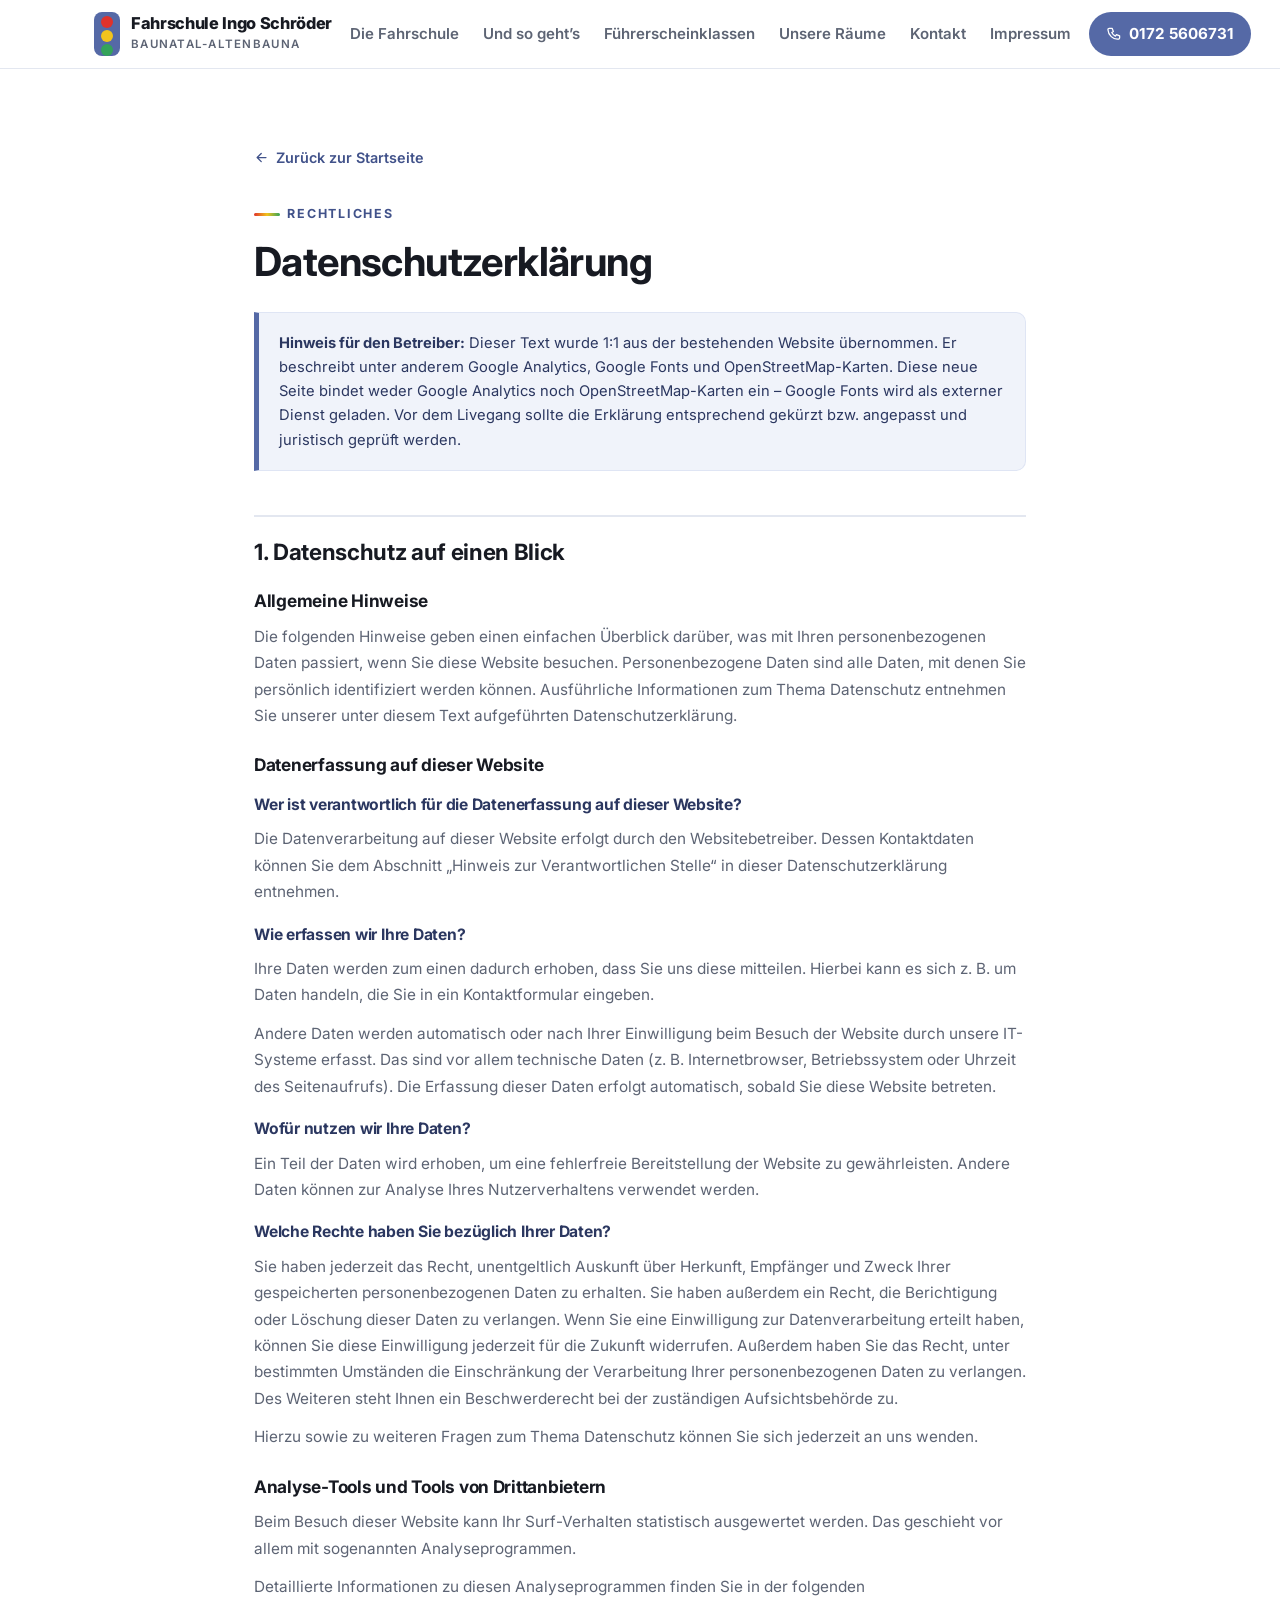
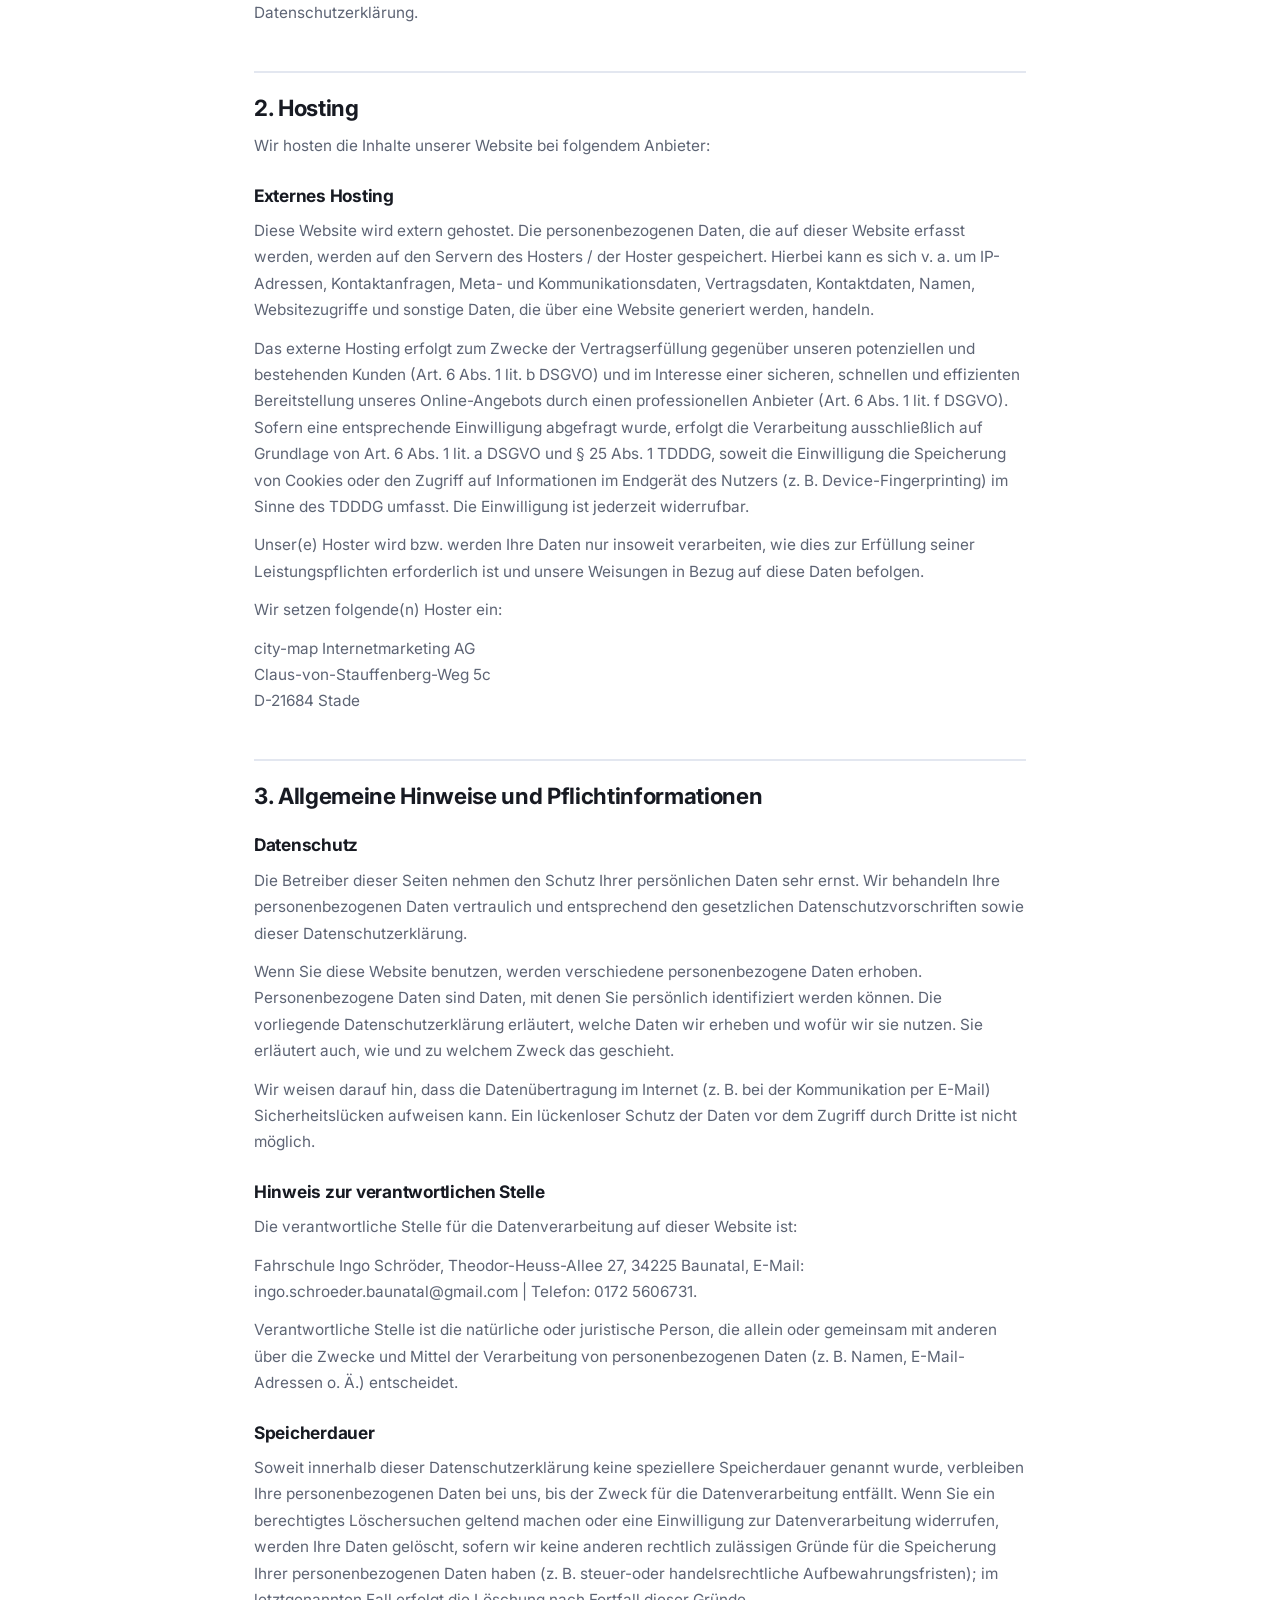
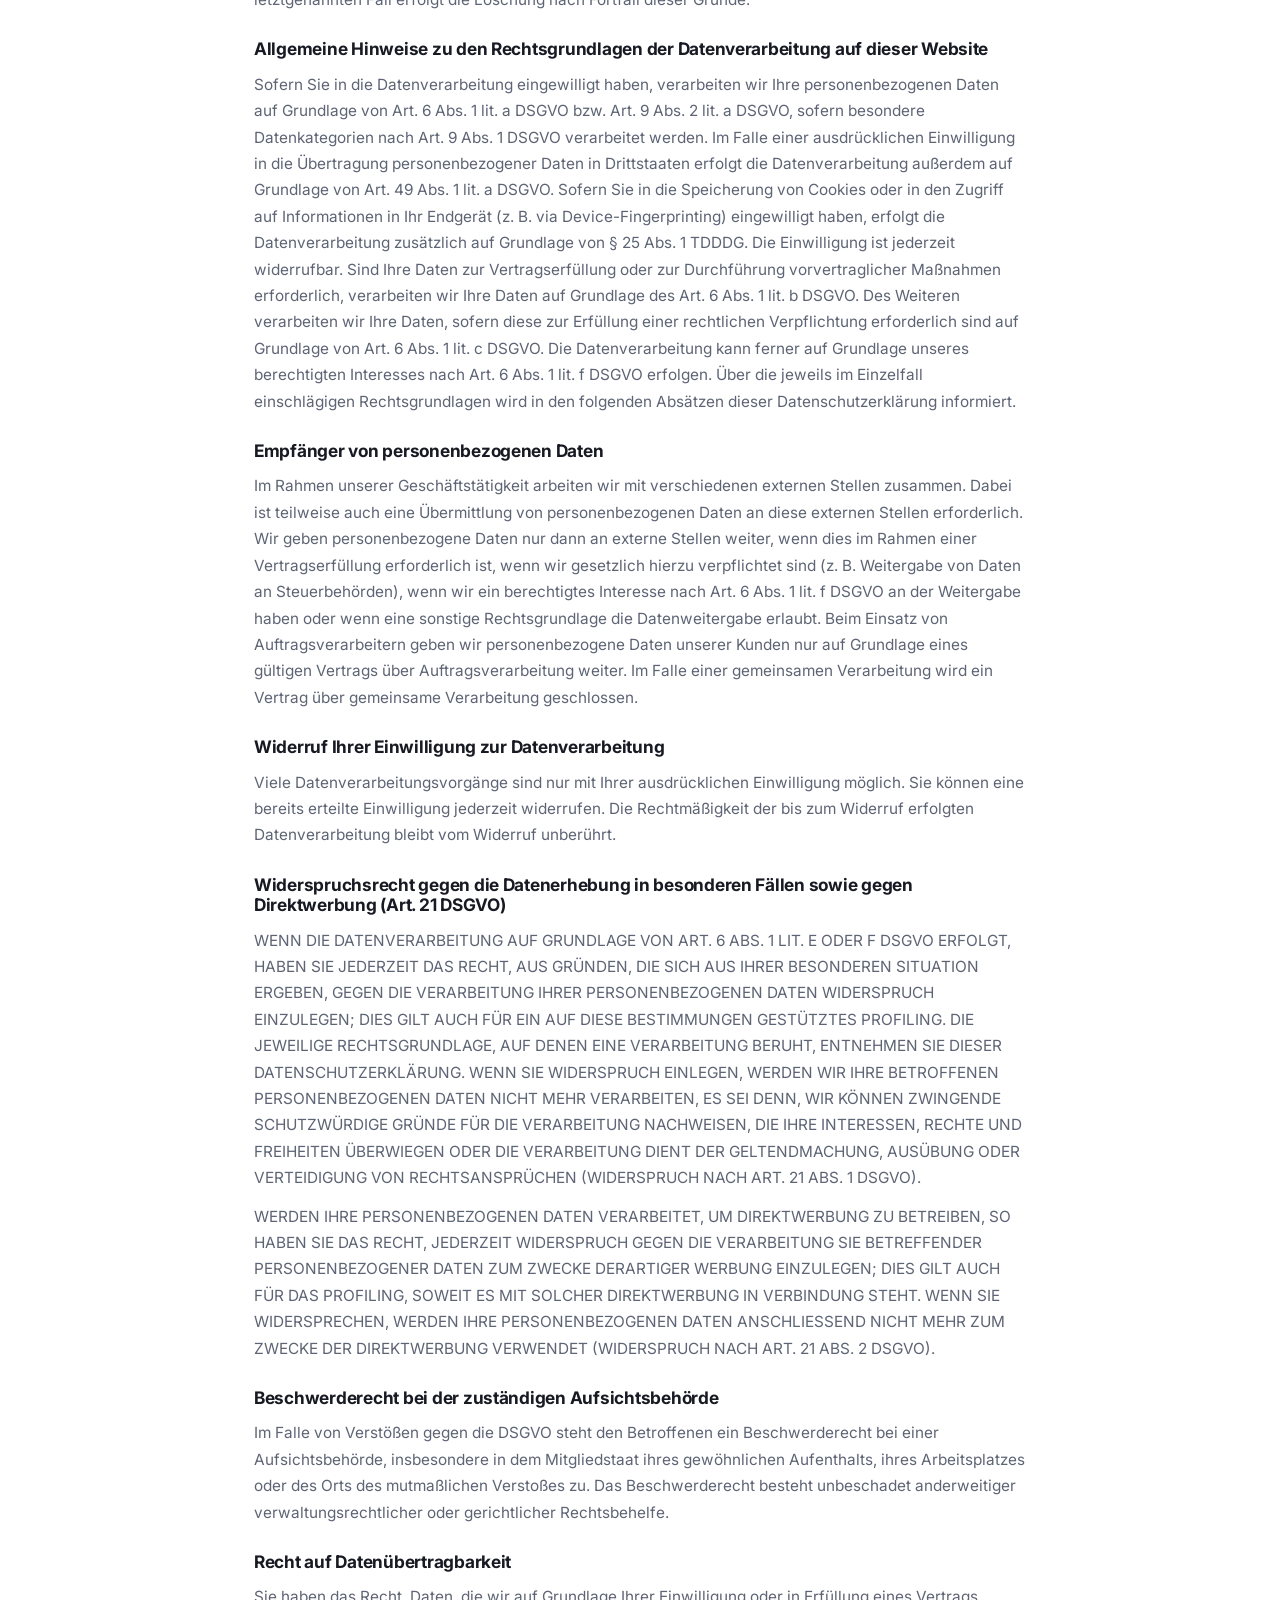
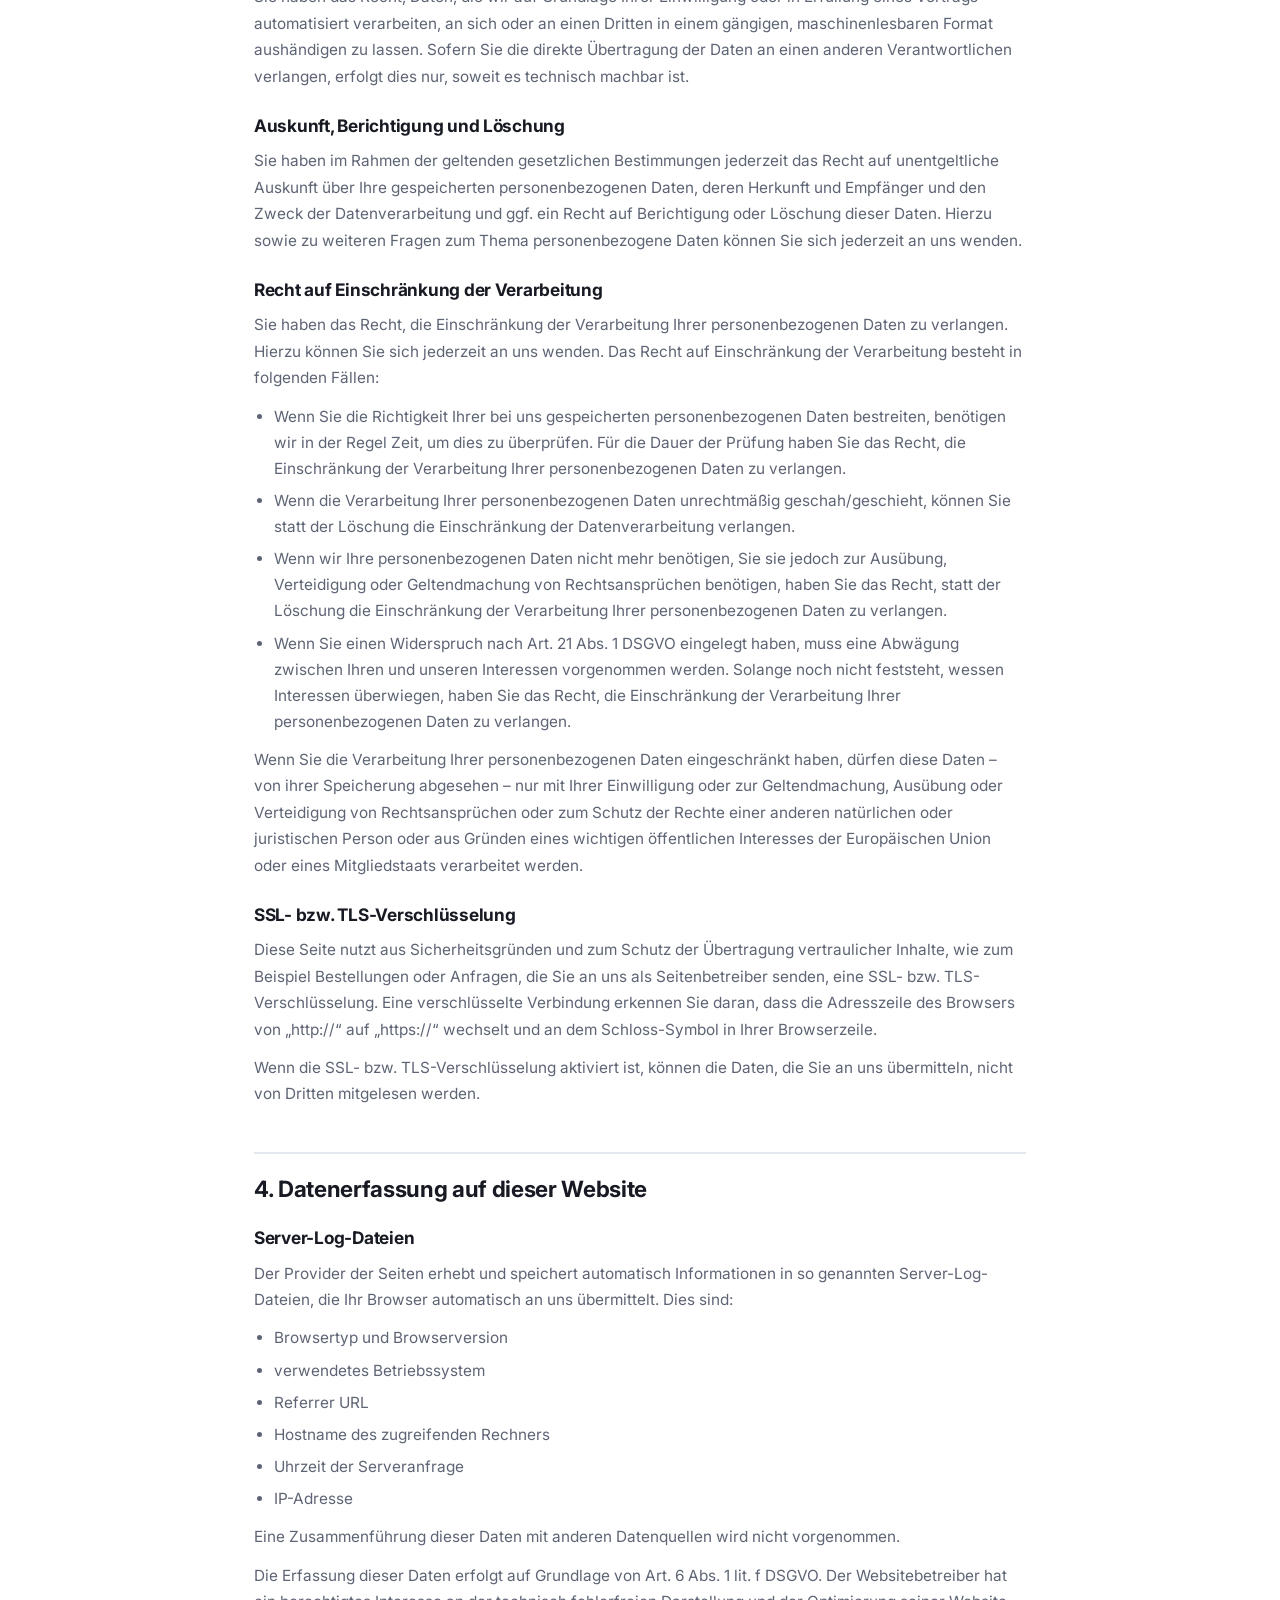
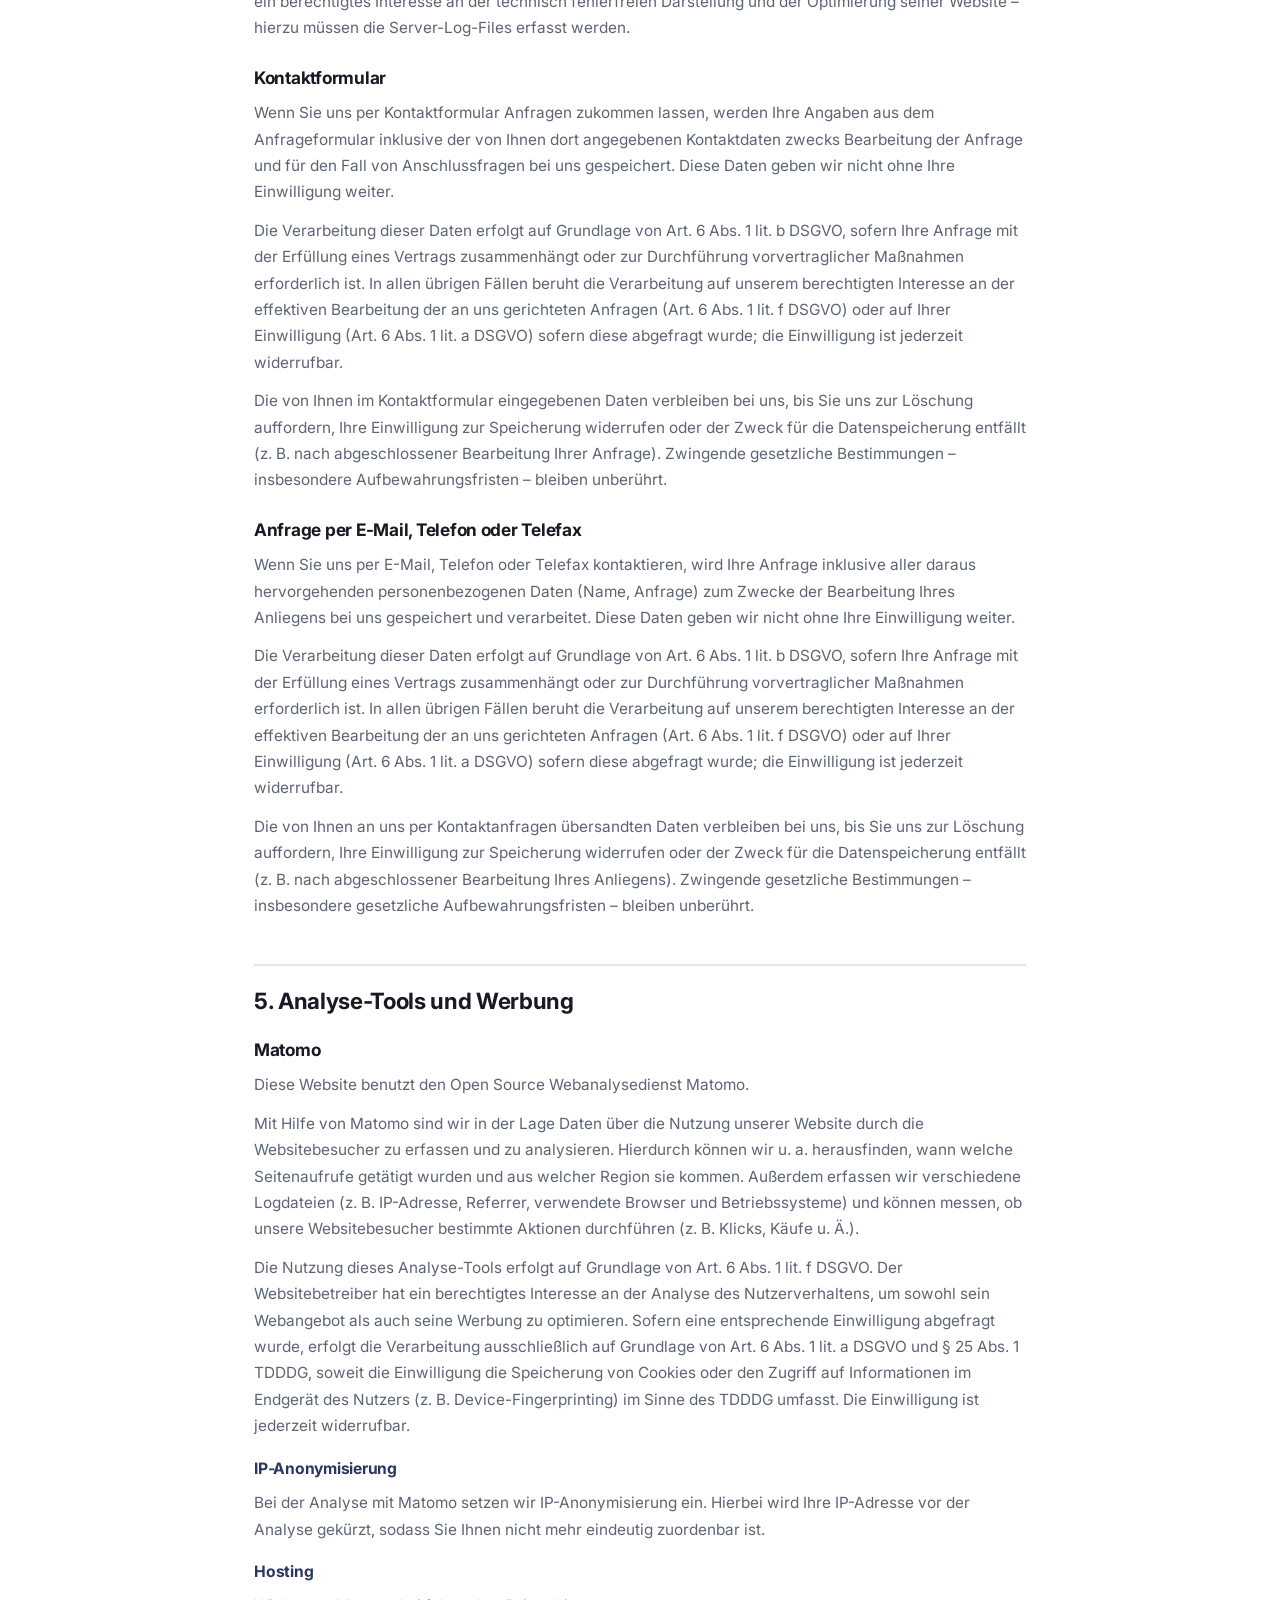
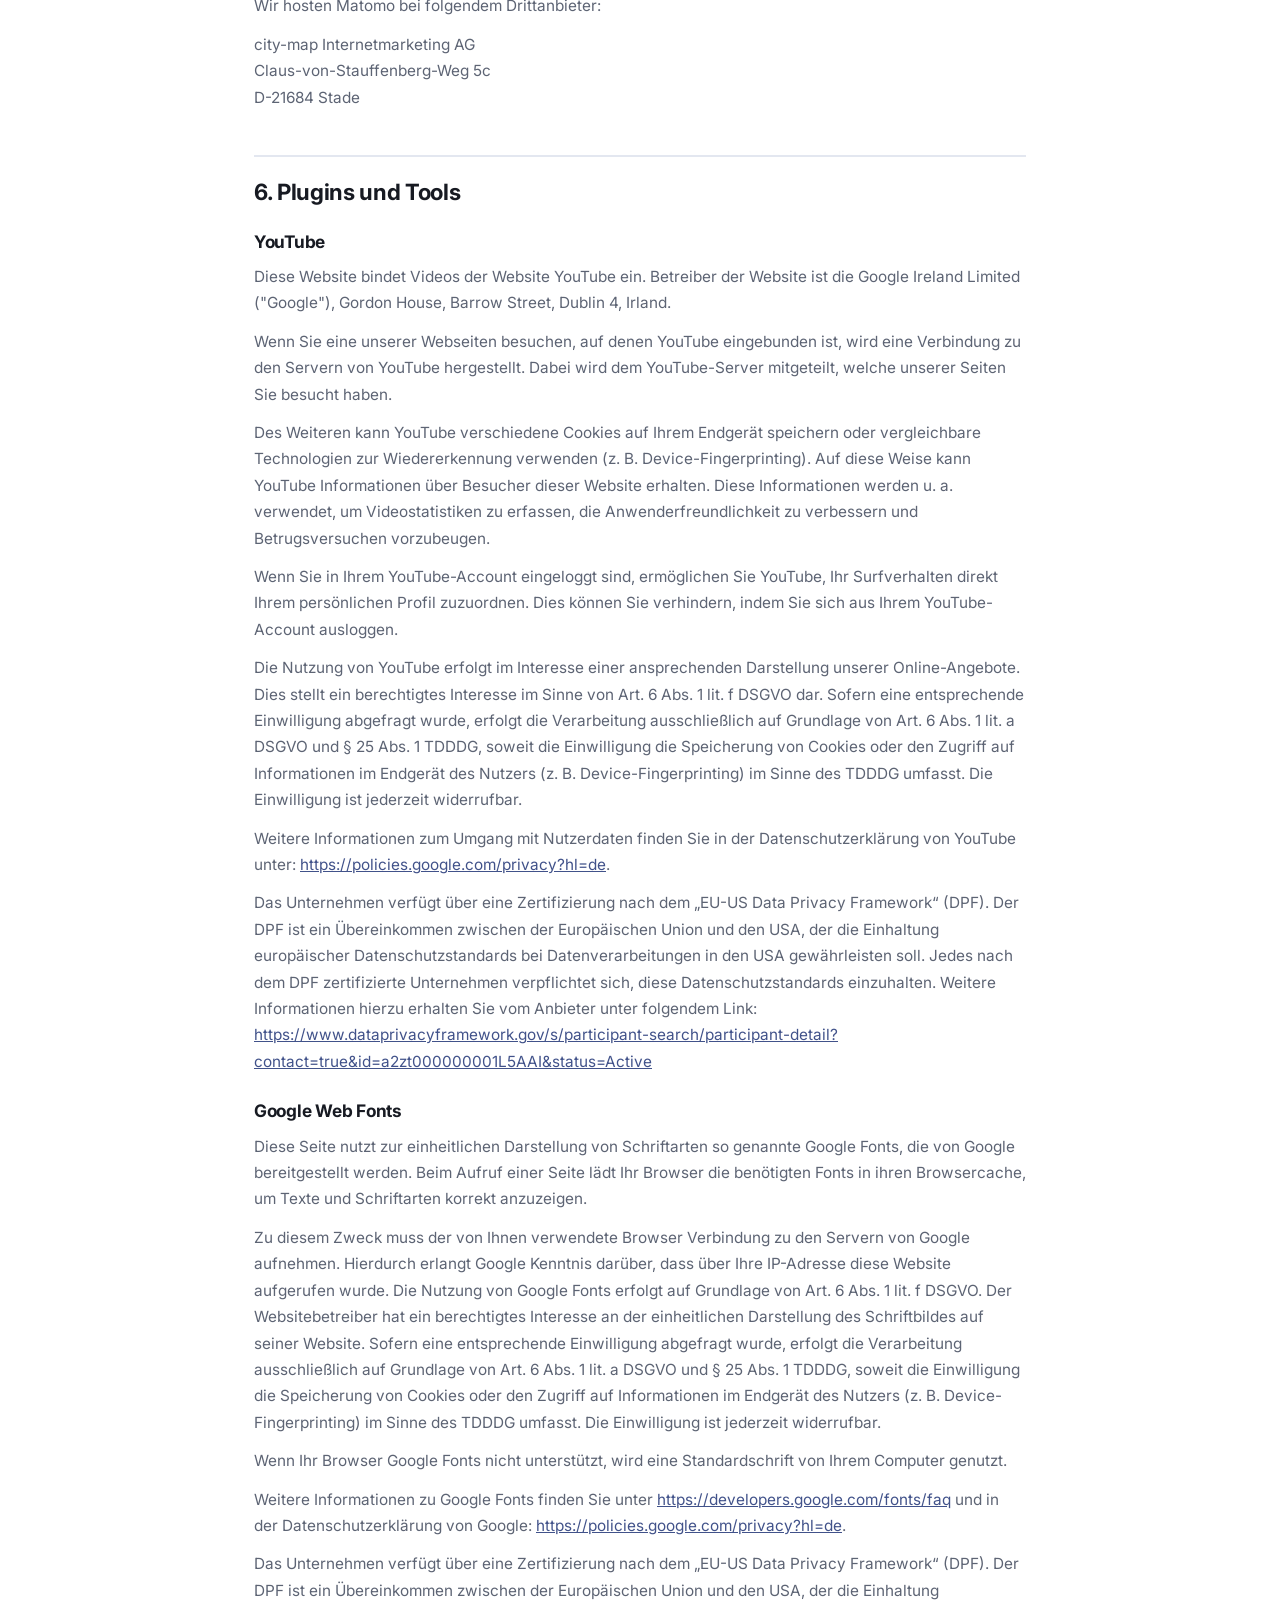
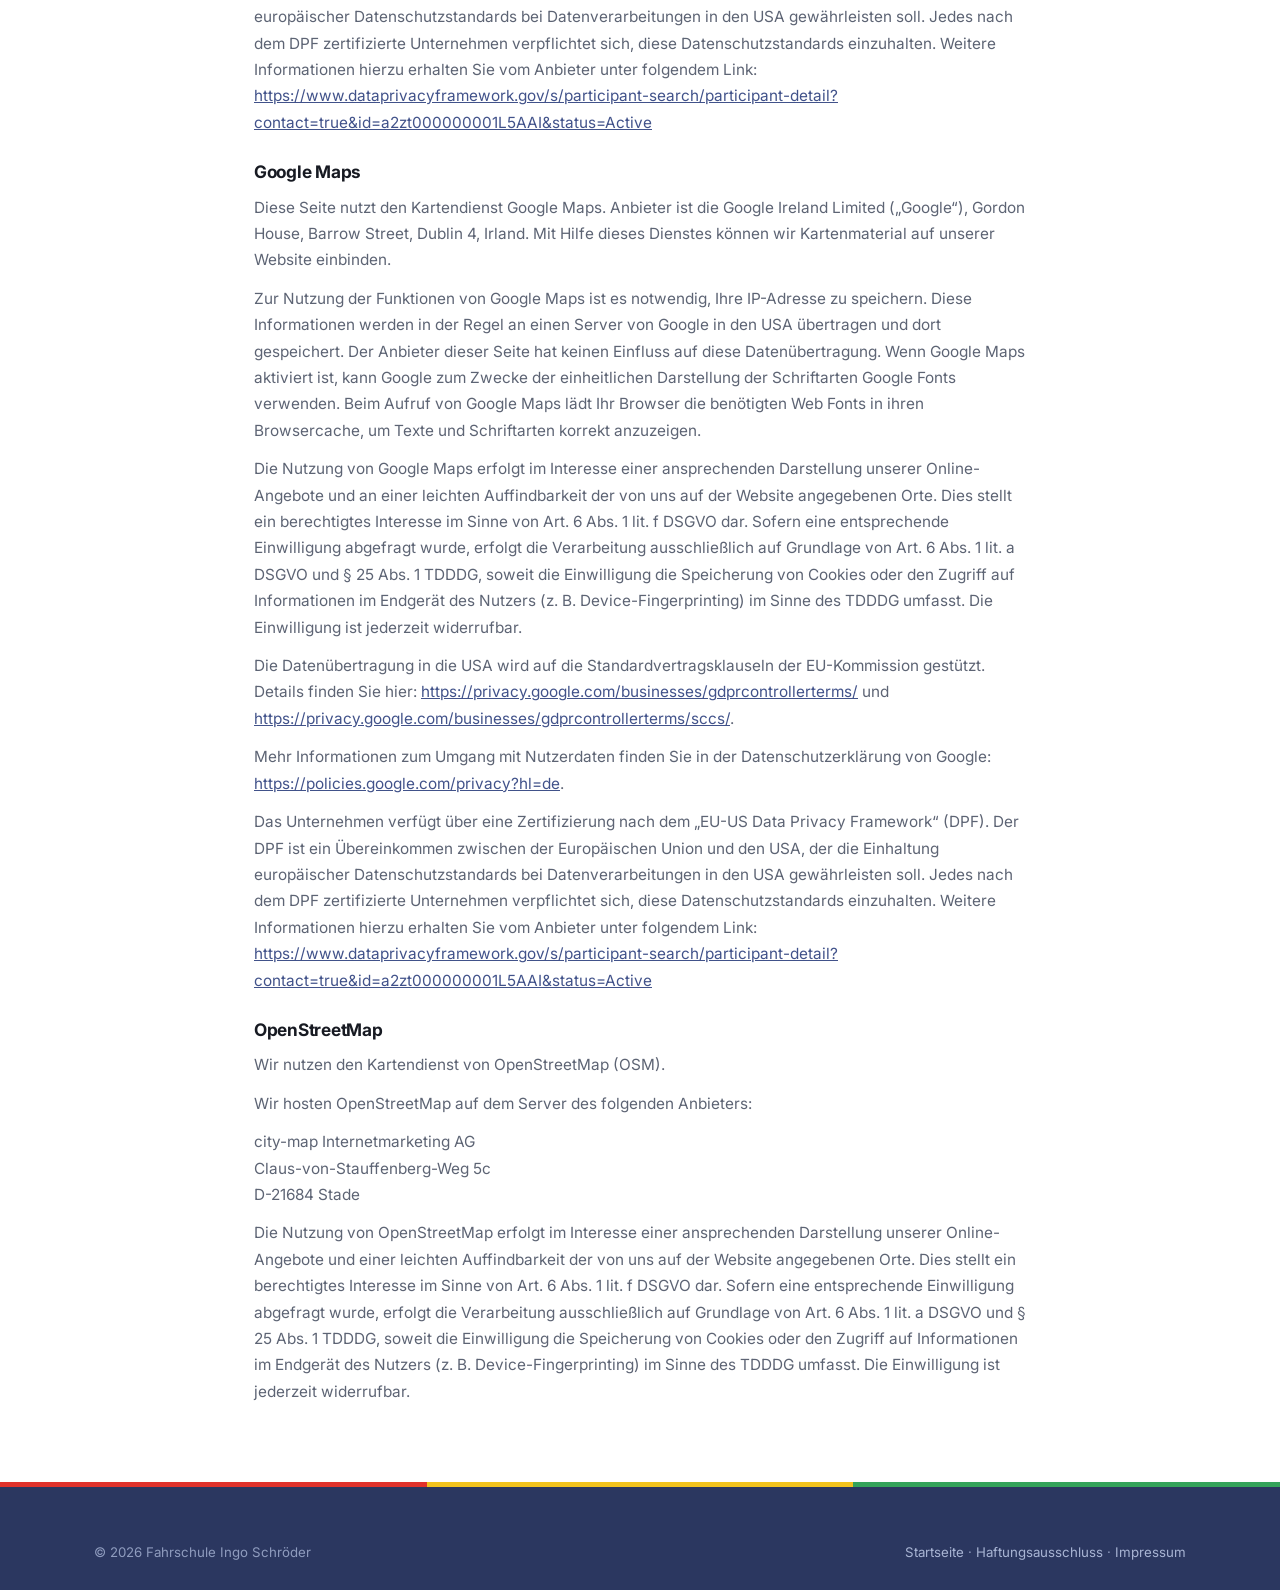
==== datenschutz.html @ b485b380 "Website Fahrschule Ingo Schroeder" ====
<!DOCTYPE html>
<html lang="de">
<head>
<meta charset="utf-8">
<meta name="viewport" content="width=device-width, initial-scale=1">
<title>Datenschutzerklärung – Fahrschule Ingo Schröder</title>
<meta name="description" content="Datenschutzerklärung der Fahrschule Ingo Schröder, Theodor-Heuss-Allee 27, 34225 Baunatal.">
<meta name="robots" content="noindex, follow">
<meta name="theme-color" content="#5569a6">
<link rel="icon" href="data:image/svg+xml,%3Csvg xmlns='http://www.w3.org/2000/svg' viewBox='0 0 64 64'%3E%3Crect width='64' height='64' rx='14' fill='%235569a6'/%3E%3Ccircle cx='32' cy='19' r='6' fill='%23e0322b'/%3E%3Ccircle cx='32' cy='32' r='6' fill='%23f2c31d'/%3E%3Ccircle cx='32' cy='45' r='6' fill='%2334a35a'/%3E%3C/svg%3E">
<link rel="preconnect" href="https://fonts.googleapis.com">
<link rel="preconnect" href="https://fonts.gstatic.com" crossorigin>
<link href="https://fonts.googleapis.com/css2?family=Inter:wght@400;500;600;700;800&display=swap" rel="stylesheet">
<link rel="stylesheet" href="assets/css/style.css">
</head>
<body>
<a class="skip" href="#main">Zum Inhalt springen</a>

<svg width="0" height="0" style="position:absolute" aria-hidden="true" focusable="false">
  <defs>
    <symbol id="i-arrow" viewBox="0 0 24 24" fill="none" stroke="currentColor" stroke-width="2.1" stroke-linecap="round" stroke-linejoin="round"><path d="M5 12h13M12.5 5.5 19 12l-6.5 6.5"/></symbol>
    <symbol id="i-phone" viewBox="0 0 24 24" fill="none" stroke="currentColor" stroke-width="1.9" stroke-linecap="round" stroke-linejoin="round"><path d="M6.2 3.5h3l1.9 4.7-2.4 1.7a12.4 12.4 0 0 0 5.4 5.4l1.7-2.4 4.7 1.9v3a2 2 0 0 1-2.2 2C10.6 20.6 3.4 13.4 2.9 5.7a2 2 0 0 1 2-2.2Z"/></symbol>
  </defs>
</svg>

<header class="header">
  <div class="header__inner">
    <a class="brand" href="index.html" aria-label="Fahrschule Ingo Schröder – zur Startseite">
      <span class="mark" aria-hidden="true"><b></b><b></b><b></b></span>
      <span>
        <span class="brand__name">Fahrschule Ingo Schröder</span>
        <span class="brand__sub">Baunatal-Altenbauna</span>
      </span>
    </a>
    <nav class="nav" id="nav" aria-label="Hauptnavigation">
      <a href="index.html#fahrschule">Die Fahrschule</a>
      <a href="index.html#ablauf">Und so geht&rsquo;s</a>
      <a href="index.html#klassen">Führerscheinklassen</a>
      <a href="index.html#raeume">Unsere Räume</a>
      <a href="index.html#kontakt">Kontakt</a>
      <a href="index.html#impressum">Impressum</a>
    </nav>
    <div class="header__cta">
      <a class="telbtn" href="tel:+491725606731"><svg aria-hidden="true"><use href="#i-phone"/></svg><span>0172 5606731</span></a>
      <button class="burger" id="burger" type="button" aria-label="Menü öffnen" aria-expanded="false" aria-controls="nav"><i></i></button>
    </div>
  </div>
</header>

<main id="main" class="legal">
  <div class="legal__inner">
    <a class="back" href="index.html"><svg aria-hidden="true"><use href="#i-arrow"/></svg> Zurück zur Startseite</a>
    <span class="eyebrow">Rechtliches</span>
    <h1 style="margin-top:14px">Datenschutzerklärung</h1>
    <p class="note"><strong>Hinweis für den Betreiber:</strong> Dieser Text wurde 1:1 aus der bestehenden Website übernommen. Er beschreibt unter anderem Google&nbsp;Analytics, Google&nbsp;Fonts und OpenStreetMap-Karten. Diese neue Seite bindet weder Google&nbsp;Analytics noch OpenStreetMap-Karten ein &ndash; Google&nbsp;Fonts wird als externer Dienst geladen. Vor dem Livegang sollte die Erklärung entsprechend gekürzt bzw. angepasst und juristisch geprüft werden.</p>

    <div class="legal__body">
<h2>1. Datenschutz auf einen Blick</h2>
<h3>Allgemeine Hinweise</h3><p>Die folgenden Hinweise geben einen einfachen &Uuml;berblick dar&uuml;ber, was mit Ihren personenbezogenen Daten passiert, wenn Sie diese Website besuchen. Personenbezogene Daten sind alle Daten, mit denen Sie pers&ouml;nlich identifiziert werden k&ouml;nnen. Ausf&uuml;hrliche Informationen zum Thema Datenschutz entnehmen Sie unserer unter diesem Text aufgef&uuml;hrten Datenschutzerkl&auml;rung.</p><h3>Datenerfassung auf dieser Website</h3><h4>Wer ist verantwortlich f&uuml;r die Datenerfassung auf dieser Website?</h4><p>Die Datenverarbeitung auf dieser Website erfolgt durch den Websitebetreiber. Dessen Kontaktdaten k&ouml;nnen Sie dem Abschnitt &bdquo;Hinweis zur Verantwortlichen Stelle&ldquo; in dieser Datenschutzerkl&auml;rung entnehmen.</p><h4>Wie erfassen wir Ihre Daten?</h4><p>Ihre Daten werden zum einen dadurch erhoben, dass Sie uns diese mitteilen. Hierbei kann es sich z.&nbsp;B. um Daten handeln, die Sie in ein Kontaktformular eingeben.</p>
<p>Andere Daten werden automatisch oder nach Ihrer Einwilligung beim Besuch der Website durch unsere IT-Systeme erfasst. Das sind vor allem technische Daten (z.&nbsp;B. Internetbrowser, Betriebssystem oder Uhrzeit des Seitenaufrufs). Die Erfassung dieser Daten erfolgt automatisch, sobald Sie diese Website betreten.</p><h4>Wof&uuml;r nutzen wir Ihre Daten?</h4><p>Ein Teil der Daten wird erhoben, um eine fehlerfreie Bereitstellung der Website zu gew&auml;hrleisten. Andere Daten k&ouml;nnen zur Analyse Ihres Nutzerverhaltens verwendet werden.</p><h4>Welche Rechte haben Sie bez&uuml;glich Ihrer Daten?</h4><p>Sie haben jederzeit das Recht, unentgeltlich Auskunft &uuml;ber Herkunft, Empf&auml;nger und Zweck Ihrer gespeicherten personenbezogenen Daten zu erhalten. Sie haben au&szlig;erdem ein Recht, die Berichtigung oder L&ouml;schung dieser Daten zu verlangen. Wenn Sie eine Einwilligung zur Datenverarbeitung erteilt haben, k&ouml;nnen Sie diese Einwilligung jederzeit f&uuml;r die Zukunft widerrufen. Au&szlig;erdem haben Sie das Recht, unter bestimmten Umst&auml;nden die Einschr&auml;nkung der Verarbeitung Ihrer personenbezogenen Daten zu verlangen. Des Weiteren steht Ihnen ein Beschwerderecht bei der zust&auml;ndigen Aufsichtsbeh&ouml;rde zu.</p>
<p>Hierzu sowie zu weiteren Fragen zum Thema Datenschutz k&ouml;nnen Sie sich jederzeit an uns wenden.</p><h3>Analyse-Tools und Tools von Dritt&shy;anbietern</h3><p>Beim Besuch dieser Website kann Ihr Surf-Verhalten statistisch ausgewertet werden. Das geschieht vor allem mit sogenannten Analyseprogrammen.</p> <p>Detaillierte Informationen zu diesen Analyseprogrammen finden Sie in der folgenden Datenschutzerkl&auml;rung.</p><h2>2. Hosting</h2>
<p>Wir hosten die Inhalte unserer Website bei folgendem Anbieter:</p>
<h3>Externes Hosting</h3><p>Diese Website wird extern gehostet. Die personenbezogenen Daten, die auf dieser Website erfasst werden, werden auf den Servern des Hosters / der Hoster gespeichert. Hierbei kann es sich v.&nbsp;a. um IP-Adressen, Kontaktanfragen, Meta- und Kommunikationsdaten, Vertragsdaten, Kontaktdaten, Namen, Websitezugriffe und sonstige Daten, die &uuml;ber eine Website generiert werden, handeln.</p>
<p>Das externe Hosting erfolgt zum Zwecke der Vertragserf&uuml;llung gegen&uuml;ber unseren potenziellen und bestehenden Kunden (Art. 6 Abs. 1 lit. b DSGVO) und im Interesse einer sicheren, schnellen und effizienten Bereitstellung unseres Online-Angebots durch einen professionellen Anbieter (Art. 6 Abs. 1 lit. f DSGVO). Sofern eine entsprechende Einwilligung abgefragt wurde, erfolgt die Verarbeitung ausschlie&szlig;lich auf Grundlage von Art. 6 Abs. 1 lit. a DSGVO und &sect; 25 Abs. 1 TDDDG, soweit die Einwilligung die Speicherung von Cookies oder den Zugriff auf Informationen im Endger&auml;t des Nutzers (z.&nbsp;B. Device-Fingerprinting) im Sinne des TDDDG umfasst. Die Einwilligung ist jederzeit widerrufbar.</p> <p>Unser(e) Hoster wird bzw. werden Ihre Daten nur insoweit verarbeiten, wie dies zur Erf&uuml;llung seiner Leistungspflichten erforderlich ist und unsere Weisungen in Bezug auf diese Daten befolgen.</p>
<p>Wir setzen folgende(n) Hoster ein:</p>
<p>city-map Internetmarketing AG<br />
Claus-von-Stauffenberg-Weg 5c<br />
D-21684 Stade</p><h2>3. Allgemeine Hinweise und Pflicht&shy;informationen</h2>
<h3>Datenschutz</h3><p>Die Betreiber dieser Seiten nehmen den Schutz Ihrer pers&ouml;nlichen Daten sehr ernst. Wir behandeln Ihre personenbezogenen Daten vertraulich und entsprechend den gesetzlichen Datenschutzvorschriften sowie dieser Datenschutzerkl&auml;rung.</p>
<p>Wenn Sie diese Website benutzen, werden verschiedene personenbezogene Daten erhoben. Personenbezogene Daten sind Daten, mit denen Sie pers&ouml;nlich identifiziert werden k&ouml;nnen. Die vorliegende Datenschutzerkl&auml;rung erl&auml;utert, welche Daten wir erheben und wof&uuml;r wir sie nutzen. Sie erl&auml;utert auch, wie und zu welchem Zweck das geschieht.</p>
<p>Wir weisen darauf hin, dass die Daten&uuml;bertragung im Internet (z.&nbsp;B. bei der Kommunikation per E-Mail) Sicherheitsl&uuml;cken aufweisen kann. Ein l&uuml;ckenloser Schutz der Daten vor dem Zugriff durch Dritte ist nicht m&ouml;glich.</p><h3>Hinweis zur verantwortlichen Stelle</h3><p>Die verantwortliche Stelle f&uuml;r die Datenverarbeitung auf dieser Website ist:</p><p>Fahrschule Ingo Schröder, Theodor-Heuss-Allee  27, 34225            Baunatal, E-Mail: ingo.schroeder.baunatal@gmail.com | Telefon: 0172 5606731.<p>Verantwortliche Stelle ist die nat&uuml;rliche oder juristische Person, die allein oder gemeinsam mit anderen &uuml;ber die Zwecke und Mittel der Verarbeitung von personenbezogenen Daten (z.&nbsp;B. Namen, E-Mail-Adressen o. &Auml;.) entscheidet.</p><h3>Speicherdauer</h3><p>Soweit innerhalb dieser Datenschutzerkl&auml;rung keine speziellere Speicherdauer genannt wurde, verbleiben Ihre personenbezogenen Daten bei uns, bis der Zweck f&uuml;r die Datenverarbeitung entf&auml;llt. Wenn Sie ein berechtigtes L&ouml;schersuchen geltend machen oder eine Einwilligung zur Datenverarbeitung widerrufen, werden Ihre Daten gel&ouml;scht, sofern wir keine anderen rechtlich zul&auml;ssigen Gr&uuml;nde f&uuml;r die Speicherung Ihrer personenbezogenen Daten haben (z.&nbsp;B. steuer-oder handelsrechtliche Aufbewahrungsfristen); im letztgenannten Fall erfolgt die L&ouml;schung nach Fortfall dieser Gr&uuml;nde.</p><h3>Allgemeine Hinweise zu den Rechtsgrundlagen der Datenverarbeitung auf dieser Website</h3><p>Sofern Sie in die Datenverarbeitung eingewilligt haben, verarbeiten wir Ihre personenbezogenen Daten auf Grundlage von Art. 6 Abs. 1 lit. a DSGVO bzw. Art. 9 Abs. 2 lit. a DSGVO, sofern besondere Datenkategorien nach Art. 9 Abs. 1 DSGVO verarbeitet werden. Im Falle einer ausdr&uuml;cklichen Einwilligung in die &Uuml;bertragung personenbezogener Daten in Drittstaaten erfolgt die Datenverarbeitung au&szlig;erdem auf Grundlage von Art. 49 Abs. 1 lit. a DSGVO. Sofern Sie in die Speicherung von Cookies oder in den Zugriff auf Informationen in Ihr Endger&auml;t (z.&nbsp;B. via Device-Fingerprinting) eingewilligt haben, erfolgt die Datenverarbeitung zus&auml;tzlich auf Grundlage von &sect; 25 Abs. 1 TDDDG. Die Einwilligung ist jederzeit widerrufbar. Sind Ihre Daten zur Vertragserf&uuml;llung oder zur Durchf&uuml;hrung vorvertraglicher Ma&szlig;nahmen erforderlich, verarbeiten wir Ihre Daten auf Grundlage des Art. 6 Abs. 1 lit. b DSGVO. Des Weiteren verarbeiten wir Ihre Daten, sofern diese zur Erf&uuml;llung einer rechtlichen Verpflichtung erforderlich sind auf Grundlage von Art. 6 Abs. 1 lit. c DSGVO. Die Datenverarbeitung kann ferner auf Grundlage unseres berechtigten Interesses nach Art. 6 Abs. 1 lit. f DSGVO erfolgen. &Uuml;ber die jeweils im Einzelfall einschl&auml;gigen Rechtsgrundlagen wird in den folgenden Abs&auml;tzen dieser Datenschutzerkl&auml;rung informiert.</p><h3>Empfänger von personenbezogenen Daten</h3><p>Im Rahmen unserer Gesch&auml;ftst&auml;tigkeit arbeiten wir mit verschiedenen externen Stellen zusammen. Dabei ist teilweise auch eine &Uuml;bermittlung von personenbezogenen Daten an diese externen Stellen erforderlich. Wir geben personenbezogene Daten nur dann an externe Stellen weiter, wenn dies im Rahmen einer Vertragserf&uuml;llung erforderlich ist, wenn wir gesetzlich hierzu verpflichtet sind (z.&nbsp;B. Weitergabe von Daten an Steuerbeh&ouml;rden), wenn wir ein berechtigtes Interesse nach Art. 6 Abs. 1 lit. f DSGVO an der Weitergabe haben oder wenn eine sonstige Rechtsgrundlage die Datenweitergabe erlaubt. Beim Einsatz von Auftragsverarbeitern geben wir personenbezogene Daten unserer Kunden nur auf Grundlage eines g&uuml;ltigen Vertrags &uuml;ber Auftragsverarbeitung weiter. Im Falle einer gemeinsamen Verarbeitung wird ein Vertrag &uuml;ber gemeinsame Verarbeitung geschlossen.</p><h3>Widerruf Ihrer Einwilligung zur Datenverarbeitung</h3><p>Viele Datenverarbeitungsvorg&auml;nge sind nur mit Ihrer ausdr&uuml;cklichen Einwilligung m&ouml;glich. Sie k&ouml;nnen eine bereits erteilte Einwilligung jederzeit widerrufen. Die Rechtm&auml;&szlig;igkeit der bis zum Widerruf erfolgten Datenverarbeitung bleibt vom Widerruf unber&uuml;hrt.</p><h3>Widerspruchsrecht gegen die Datenerhebung in besonderen F&auml;llen sowie gegen Direktwerbung (Art. 21 DSGVO)</h3><p>WENN DIE DATENVERARBEITUNG AUF GRUNDLAGE VON ART. 6 ABS. 1 LIT. E ODER F DSGVO ERFOLGT, HABEN SIE JEDERZEIT DAS RECHT, AUS GR&Uuml;NDEN, DIE SICH AUS IHRER BESONDEREN SITUATION ERGEBEN, GEGEN DIE VERARBEITUNG IHRER PERSONENBEZOGENEN DATEN WIDERSPRUCH EINZULEGEN; DIES GILT AUCH F&Uuml;R EIN AUF DIESE BESTIMMUNGEN GEST&Uuml;TZTES PROFILING. DIE JEWEILIGE RECHTSGRUNDLAGE, AUF DENEN EINE VERARBEITUNG BERUHT, ENTNEHMEN SIE DIESER DATENSCHUTZERKL&Auml;RUNG. WENN SIE WIDERSPRUCH EINLEGEN, WERDEN WIR IHRE BETROFFENEN PERSONENBEZOGENEN DATEN NICHT MEHR VERARBEITEN, ES SEI DENN, WIR K&Ouml;NNEN ZWINGENDE SCHUTZW&Uuml;RDIGE GR&Uuml;NDE F&Uuml;R DIE VERARBEITUNG NACHWEISEN, DIE IHRE INTERESSEN, RECHTE UND FREIHEITEN &Uuml;BERWIEGEN ODER DIE VERARBEITUNG DIENT DER GELTENDMACHUNG, AUS&Uuml;BUNG ODER VERTEIDIGUNG VON RECHTSANSPR&Uuml;CHEN (WIDERSPRUCH NACH ART. 21 ABS. 1 DSGVO).</p>
<p>WERDEN IHRE PERSONENBEZOGENEN DATEN VERARBEITET, UM DIREKTWERBUNG ZU BETREIBEN, SO HABEN SIE DAS RECHT, JEDERZEIT WIDERSPRUCH GEGEN DIE VERARBEITUNG SIE BETREFFENDER PERSONENBEZOGENER DATEN ZUM ZWECKE DERARTIGER WERBUNG EINZULEGEN; DIES GILT AUCH F&Uuml;R DAS PROFILING, SOWEIT ES MIT SOLCHER DIREKTWERBUNG IN VERBINDUNG STEHT. WENN SIE WIDERSPRECHEN, WERDEN IHRE PERSONENBEZOGENEN DATEN ANSCHLIESSEND NICHT MEHR ZUM ZWECKE DER DIREKTWERBUNG VERWENDET (WIDERSPRUCH NACH ART. 21 ABS. 2 DSGVO).</p><h3>Beschwerde&shy;recht bei der zust&auml;ndigen Aufsichts&shy;beh&ouml;rde</h3><p>Im Falle von Verst&ouml;&szlig;en gegen die DSGVO steht den Betroffenen ein Beschwerderecht bei einer Aufsichtsbeh&ouml;rde, insbesondere in dem Mitgliedstaat ihres gew&ouml;hnlichen Aufenthalts, ihres Arbeitsplatzes oder des Orts des mutma&szlig;lichen Versto&szlig;es zu. Das Beschwerderecht besteht unbeschadet anderweitiger verwaltungsrechtlicher oder gerichtlicher Rechtsbehelfe.</p><h3>Recht auf Daten&shy;&uuml;bertrag&shy;barkeit</h3><p>Sie haben das Recht, Daten, die wir auf Grundlage Ihrer Einwilligung oder in Erf&uuml;llung eines Vertrags automatisiert verarbeiten, an sich oder an einen Dritten in einem g&auml;ngigen, maschinenlesbaren Format aush&auml;ndigen zu lassen. Sofern Sie die direkte &Uuml;bertragung der Daten an einen anderen Verantwortlichen verlangen, erfolgt dies nur, soweit es technisch machbar ist.</p><h3>Auskunft, Berichtigung und L&ouml;schung</h3><p>Sie haben im Rahmen der geltenden gesetzlichen Bestimmungen jederzeit das Recht auf unentgeltliche Auskunft &uuml;ber Ihre gespeicherten personenbezogenen Daten, deren Herkunft und Empf&auml;nger und den Zweck der Datenverarbeitung und ggf. ein Recht auf Berichtigung oder L&ouml;schung dieser Daten. Hierzu sowie zu weiteren Fragen zum Thema personenbezogene Daten k&ouml;nnen Sie sich jederzeit an uns wenden.</p><h3>Recht auf Einschr&auml;nkung der Verarbeitung</h3><p>Sie haben das Recht, die Einschr&auml;nkung der Verarbeitung Ihrer personenbezogenen Daten zu verlangen. Hierzu k&ouml;nnen Sie sich jederzeit an uns wenden. Das Recht auf Einschr&auml;nkung der Verarbeitung besteht in folgenden F&auml;llen:</p>
<ul>
<li>Wenn Sie die Richtigkeit Ihrer bei uns gespeicherten personenbezogenen Daten bestreiten, ben&ouml;tigen wir in der Regel Zeit, um dies zu &uuml;berpr&uuml;fen. F&uuml;r die Dauer der Pr&uuml;fung haben Sie das Recht, die Einschr&auml;nkung der Verarbeitung Ihrer personenbezogenen Daten zu verlangen.</li> <li>Wenn die Verarbeitung Ihrer personenbezogenen Daten unrechtmäßig geschah/geschieht, können Sie statt der Löschung die Einschränkung der Datenverarbeitung verlangen.</li>
<li>Wenn wir Ihre personenbezogenen Daten nicht mehr ben&ouml;tigen, Sie sie jedoch zur Aus&uuml;bung, Verteidigung oder Geltendmachung von Rechtsanspr&uuml;chen ben&ouml;tigen, haben Sie das Recht, statt der L&ouml;schung die Einschr&auml;nkung der Verarbeitung Ihrer personenbezogenen Daten zu verlangen.</li>
<li>Wenn Sie einen Widerspruch nach Art. 21 Abs. 1 DSGVO eingelegt haben, muss eine Abw&auml;gung zwischen Ihren und unseren Interessen vorgenommen werden. Solange noch nicht feststeht, wessen Interessen &uuml;berwiegen, haben Sie das Recht, die Einschr&auml;nkung der Verarbeitung Ihrer personenbezogenen Daten zu verlangen.</li>
</ul>
<p>Wenn Sie die Verarbeitung Ihrer personenbezogenen Daten eingeschr&auml;nkt haben, d&uuml;rfen diese Daten &ndash; von ihrer Speicherung abgesehen &ndash; nur mit Ihrer Einwilligung oder zur Geltendmachung, Aus&uuml;bung oder Verteidigung von Rechtsanspr&uuml;chen oder zum Schutz der Rechte einer anderen nat&uuml;rlichen oder juristischen Person oder aus Gr&uuml;nden eines wichtigen &ouml;ffentlichen Interesses der Europ&auml;ischen Union oder eines Mitgliedstaats verarbeitet werden.</p><h3>SSL- bzw. TLS-Verschl&uuml;sselung</h3><p>Diese Seite nutzt aus Sicherheitsgr&uuml;nden und zum Schutz der &Uuml;bertragung vertraulicher Inhalte, wie zum Beispiel Bestellungen oder Anfragen, die Sie an uns als Seitenbetreiber senden, eine SSL- bzw. TLS-Verschl&uuml;sselung. Eine verschl&uuml;sselte Verbindung erkennen Sie daran, dass die Adresszeile des Browsers von &bdquo;http://&ldquo; auf &bdquo;https://&ldquo; wechselt und an dem Schloss-Symbol in Ihrer Browserzeile.</p>
<p>Wenn die SSL- bzw. TLS-Verschl&uuml;sselung aktiviert ist, k&ouml;nnen die Daten, die Sie an uns &uuml;bermitteln, nicht von Dritten mitgelesen werden.</p><h2>4. Datenerfassung auf dieser Website</h2><h3>Server-Log-Dateien</h3><p>Der Provider der Seiten erhebt und speichert automatisch Informationen in so genannten Server-Log-Dateien, die Ihr Browser automatisch an uns &uuml;bermittelt. Dies sind:</p>
<ul>
<li>Browsertyp und Browserversion</li>
<li>verwendetes Betriebssystem</li>
<li>Referrer URL</li>
<li>Hostname des zugreifenden Rechners</li>
<li>Uhrzeit der Serveranfrage</li>
<li>IP-Adresse</li>
</ul>
<p>Eine Zusammenf&uuml;hrung dieser Daten mit anderen Datenquellen wird nicht vorgenommen.</p>
<p>Die Erfassung dieser Daten erfolgt auf Grundlage von Art. 6 Abs. 1 lit. f DSGVO. Der Websitebetreiber hat ein berechtigtes Interesse an der technisch fehlerfreien Darstellung und der Optimierung seiner Website &ndash; hierzu m&uuml;ssen die Server-Log-Files erfasst werden.</p><h3>Kontaktformular</h3><p>Wenn Sie uns per Kontaktformular Anfragen zukommen lassen, werden Ihre Angaben aus dem Anfrageformular inklusive der von Ihnen dort angegebenen Kontaktdaten zwecks Bearbeitung der Anfrage und f&uuml;r den Fall von Anschlussfragen bei uns gespeichert. Diese Daten geben wir nicht ohne Ihre Einwilligung weiter.</p> <p>Die Verarbeitung dieser Daten erfolgt auf Grundlage von Art. 6 Abs. 1 lit. b DSGVO, sofern Ihre Anfrage mit der Erf&uuml;llung eines Vertrags zusammenh&auml;ngt oder zur Durchf&uuml;hrung vorvertraglicher Ma&szlig;nahmen erforderlich ist. In allen &uuml;brigen F&auml;llen beruht die Verarbeitung auf unserem berechtigten Interesse an der effektiven Bearbeitung der an uns gerichteten Anfragen (Art. 6 Abs. 1 lit. f DSGVO) oder auf Ihrer Einwilligung (Art. 6 Abs. 1 lit. a DSGVO) sofern diese abgefragt wurde; die Einwilligung ist jederzeit widerrufbar.</p>
<p>Die von Ihnen im Kontaktformular eingegebenen Daten verbleiben bei uns, bis Sie uns zur L&ouml;schung auffordern, Ihre Einwilligung zur Speicherung widerrufen oder der Zweck f&uuml;r die Datenspeicherung entf&auml;llt (z.&nbsp;B. nach abgeschlossener Bearbeitung Ihrer Anfrage). Zwingende gesetzliche Bestimmungen &ndash; insbesondere Aufbewahrungsfristen &ndash; bleiben unber&uuml;hrt.</p><h3>Anfrage per E-Mail, Telefon oder Telefax</h3><p>Wenn Sie uns per E-Mail, Telefon oder Telefax kontaktieren, wird Ihre Anfrage inklusive aller daraus hervorgehenden personenbezogenen Daten (Name, Anfrage) zum Zwecke der Bearbeitung Ihres Anliegens bei uns gespeichert und verarbeitet. Diese Daten geben wir nicht ohne Ihre Einwilligung weiter.</p>
<p>Die Verarbeitung dieser Daten erfolgt auf Grundlage von Art. 6 Abs. 1 lit. b DSGVO, sofern Ihre Anfrage mit der Erf&uuml;llung eines Vertrags zusammenh&auml;ngt oder zur Durchf&uuml;hrung vorvertraglicher Ma&szlig;nahmen erforderlich ist. In allen &uuml;brigen F&auml;llen beruht die Verarbeitung auf unserem berechtigten Interesse an der effektiven Bearbeitung der an uns gerichteten Anfragen (Art. 6 Abs. 1 lit. f DSGVO) oder auf Ihrer Einwilligung (Art. 6 Abs. 1 lit. a DSGVO) sofern diese abgefragt wurde; die Einwilligung ist jederzeit widerrufbar.</p>
<p>Die von Ihnen an uns per Kontaktanfragen &uuml;bersandten Daten verbleiben bei uns, bis Sie uns zur L&ouml;schung auffordern, Ihre Einwilligung zur Speicherung widerrufen oder der Zweck f&uuml;r die Datenspeicherung entf&auml;llt (z.&nbsp;B. nach abgeschlossener Bearbeitung Ihres Anliegens). Zwingende gesetzliche Bestimmungen &ndash; insbesondere gesetzliche Aufbewahrungsfristen &ndash; bleiben unber&uuml;hrt.</p><h2>5. Analyse-Tools und Werbung</h2><h3>Matomo</h3><p>Diese Website benutzt den Open Source Webanalysedienst Matomo.</p>
<p>Mit Hilfe von Matomo sind wir in der Lage Daten &uuml;ber die Nutzung unserer Website durch die Websitebesucher zu erfassen und zu analysieren. Hierdurch k&ouml;nnen wir u.&nbsp;a. herausfinden, wann welche Seitenaufrufe get&auml;tigt wurden und aus welcher Region sie kommen. Au&szlig;erdem erfassen wir verschiedene Logdateien (z.&nbsp;B. IP-Adresse, Referrer, verwendete Browser und Betriebssysteme) und k&ouml;nnen messen, ob unsere Websitebesucher bestimmte Aktionen durchf&uuml;hren (z.&nbsp;B. Klicks, K&auml;ufe u. &Auml;.).</p>
<p>Die Nutzung dieses Analyse-Tools erfolgt auf Grundlage von Art. 6 Abs. 1 lit. f DSGVO. Der Websitebetreiber hat ein berechtigtes Interesse an der Analyse des Nutzerverhaltens, um sowohl sein Webangebot als auch seine Werbung zu optimieren. Sofern eine entsprechende Einwilligung abgefragt wurde, erfolgt die Verarbeitung ausschlie&szlig;lich auf Grundlage von Art. 6 Abs. 1 lit. a DSGVO und &sect; 25 Abs. 1 TDDDG, soweit die Einwilligung die Speicherung von Cookies oder den Zugriff auf Informationen im Endger&auml;t des Nutzers (z.&nbsp;B. Device-Fingerprinting) im Sinne des TDDDG umfasst. Die Einwilligung ist jederzeit widerrufbar.</p><h4>IP-Anonymisierung</h4><p>Bei der Analyse mit Matomo setzen wir IP-Anonymisierung ein. Hierbei wird Ihre IP-Adresse vor der Analyse gek&uuml;rzt, sodass Sie Ihnen nicht mehr eindeutig zuordenbar ist.</p><h4>Hosting</h4><p>Wir hosten Matomo bei folgendem Drittanbieter:</p>
<p>city-map Internetmarketing AG<br />
Claus-von-Stauffenberg-Weg 5c<br />
D-21684 Stade</p><h2>6. Plugins und Tools</h2><h3>YouTube</h3><p>Diese Website bindet Videos der Website YouTube ein. Betreiber der Website ist die Google Ireland Limited ("Google"), Gordon House, Barrow Street, Dublin 4, Irland.</p>
<p>Wenn Sie eine unserer Webseiten besuchen, auf denen YouTube eingebunden ist, wird eine Verbindung zu den Servern von YouTube hergestellt. Dabei wird dem YouTube-Server mitgeteilt, welche unserer Seiten Sie besucht haben.</p>
<p>Des Weiteren kann YouTube verschiedene Cookies auf Ihrem Endger&auml;t speichern oder vergleichbare Technologien zur Wiedererkennung verwenden (z.&nbsp;B. Device-Fingerprinting). Auf diese Weise kann YouTube Informationen &uuml;ber Besucher dieser Website erhalten. Diese Informationen werden u.&nbsp;a. verwendet, um Videostatistiken zu erfassen, die Anwenderfreundlichkeit zu verbessern und Betrugsversuchen vorzubeugen.</p>
<p>Wenn Sie in Ihrem YouTube-Account eingeloggt sind, erm&ouml;glichen Sie YouTube, Ihr Surfverhalten direkt Ihrem pers&ouml;nlichen Profil zuzuordnen. Dies k&ouml;nnen Sie verhindern, indem Sie sich aus Ihrem YouTube-Account ausloggen.</p>
<p>Die Nutzung von YouTube erfolgt im Interesse einer ansprechenden Darstellung unserer Online-Angebote. Dies stellt ein berechtigtes Interesse im Sinne von Art. 6 Abs. 1 lit. f DSGVO dar. Sofern eine entsprechende Einwilligung abgefragt wurde, erfolgt die Verarbeitung ausschlie&szlig;lich auf Grundlage von Art. 6 Abs. 1 lit. a DSGVO und &sect; 25 Abs. 1 TDDDG, soweit die Einwilligung die Speicherung von Cookies oder den Zugriff auf Informationen im Endger&auml;t des Nutzers (z.&nbsp;B. Device-Fingerprinting) im Sinne des TDDDG umfasst. Die Einwilligung ist jederzeit widerrufbar.</p>
<p>Weitere Informationen zum Umgang mit Nutzerdaten finden Sie in der Datenschutzerkl&auml;rung von YouTube unter: <a href="https://policies.google.com/privacy?hl=de" target="_blank" rel="noopener noreferrer">https://policies.google.com/privacy?hl=de</a>.</p><p>Das Unternehmen verf&uuml;gt &uuml;ber eine Zertifizierung nach dem &bdquo;EU-US Data Privacy Framework&ldquo; (DPF). Der DPF ist ein &Uuml;bereinkommen zwischen der Europ&auml;ischen Union und den USA, der die Einhaltung europ&auml;ischer Datenschutzstandards bei Datenverarbeitungen in den USA gew&auml;hrleisten soll. Jedes nach dem DPF zertifizierte Unternehmen verpflichtet sich, diese Datenschutzstandards einzuhalten. Weitere Informationen hierzu erhalten Sie vom Anbieter unter folgendem Link: <a  href="https://www.dataprivacyframework.gov/s/participant-search/participant-detail?contact=true&id=a2zt000000001L5AAI&status=Active" target="_blank" rel="noopener noreferrer">https://www.dataprivacyframework.gov/s/participant-search/participant-detail?contact=true&id=a2zt000000001L5AAI&status=Active</a></p><h3>Google Web Fonts</h3><p>Diese Seite nutzt zur einheitlichen Darstellung von Schriftarten so genannte Google Fonts, die von Google bereitgestellt werden. Beim Aufruf einer Seite l&auml;dt Ihr Browser die ben&ouml;tigten Fonts in ihren Browsercache, um Texte und Schriftarten korrekt anzuzeigen.</p>
<p>Zu diesem Zweck muss der von Ihnen verwendete Browser Verbindung zu den Servern von Google aufnehmen. Hierdurch erlangt Google Kenntnis dar&uuml;ber, dass &uuml;ber Ihre IP-Adresse diese Website aufgerufen wurde. Die Nutzung von Google Fonts erfolgt auf Grundlage von Art. 6 Abs. 1 lit. f DSGVO. Der Websitebetreiber hat ein berechtigtes Interesse an der einheitlichen Darstellung des Schriftbildes auf seiner Website. Sofern eine entsprechende Einwilligung abgefragt wurde, erfolgt die Verarbeitung ausschlie&szlig;lich auf Grundlage von Art. 6 Abs. 1 lit. a DSGVO und &sect; 25 Abs. 1 TDDDG, soweit die Einwilligung die Speicherung von Cookies oder den Zugriff auf Informationen im Endger&auml;t des Nutzers (z.&nbsp;B. Device-Fingerprinting) im Sinne des TDDDG umfasst. Die Einwilligung ist jederzeit widerrufbar.</p>
<p>Wenn Ihr Browser Google Fonts nicht unterst&uuml;tzt, wird eine Standardschrift von Ihrem Computer genutzt.</p> <p>Weitere Informationen zu Google Fonts finden Sie unter <a href="https://developers.google.com/fonts/faq" target="_blank" rel="noopener noreferrer">https://developers.google.com/fonts/faq</a> und in der Datenschutzerkl&auml;rung von Google: <a href="https://policies.google.com/privacy?hl=de" target="_blank" rel="noopener noreferrer">https://policies.google.com/privacy?hl=de</a>.</p><p>Das Unternehmen verf&uuml;gt &uuml;ber eine Zertifizierung nach dem &bdquo;EU-US Data Privacy Framework&ldquo; (DPF). Der DPF ist ein &Uuml;bereinkommen zwischen der Europ&auml;ischen Union und den USA, der die Einhaltung europ&auml;ischer Datenschutzstandards bei Datenverarbeitungen in den USA gew&auml;hrleisten soll. Jedes nach dem DPF zertifizierte Unternehmen verpflichtet sich, diese Datenschutzstandards einzuhalten. Weitere Informationen hierzu erhalten Sie vom Anbieter unter folgendem Link: <a href="https://www.dataprivacyframework.gov/s/participant-search/participant-detail?contact=true&id=a2zt000000001L5AAI&status=Active" target="_blank" rel="noopener noreferrer">https://www.dataprivacyframework.gov/s/participant-search/participant-detail?contact=true&id=a2zt000000001L5AAI&status=Active</a></p><h3>Google Maps</h3><p>Diese Seite nutzt den Kartendienst Google Maps. Anbieter ist die Google Ireland Limited (&bdquo;Google&ldquo;), Gordon House, Barrow Street, Dublin 4, Irland. Mit Hilfe dieses Dienstes k&ouml;nnen wir Kartenmaterial auf unserer Website einbinden.</p>
<p>Zur Nutzung der Funktionen von Google Maps ist es notwendig, Ihre IP-Adresse zu speichern. Diese Informationen werden in der Regel an einen Server von Google in den USA &uuml;bertragen und dort gespeichert. Der Anbieter dieser Seite hat keinen Einfluss auf diese Daten&uuml;bertragung. Wenn Google Maps aktiviert ist, kann Google zum Zwecke der einheitlichen Darstellung der Schriftarten Google Fonts verwenden. Beim Aufruf von Google Maps l&auml;dt Ihr Browser die ben&ouml;tigten Web Fonts in ihren Browsercache, um Texte und Schriftarten korrekt anzuzeigen.</p>
<p>Die Nutzung von Google Maps erfolgt im Interesse einer ansprechenden Darstellung unserer Online-Angebote und an einer leichten Auffindbarkeit der von uns auf der Website angegebenen Orte. Dies stellt ein berechtigtes Interesse im Sinne von Art. 6 Abs. 1 lit. f DSGVO dar. Sofern eine entsprechende Einwilligung abgefragt wurde, erfolgt die Verarbeitung ausschlie&szlig;lich auf Grundlage von Art. 6 Abs. 1 lit. a DSGVO und &sect; 25 Abs. 1 TDDDG, soweit die Einwilligung die Speicherung von Cookies oder den Zugriff auf Informationen im Endger&auml;t des Nutzers (z.&nbsp;B. Device-Fingerprinting) im Sinne des TDDDG umfasst. Die Einwilligung ist jederzeit widerrufbar.</p>
<p>Die Daten&uuml;bertragung in die USA wird auf die Standardvertragsklauseln der EU-Kommission gest&uuml;tzt. Details finden Sie hier: <a href="https://privacy.google.com/businesses/gdprcontrollerterms/" target="_blank" rel="noopener  noreferrer">https://privacy.google.com/businesses/gdprcontrollerterms/</a> und <a href="https://privacy.google.com/businesses/gdprcontrollerterms/sccs/" target="_blank" rel="noopener noreferrer">https://privacy.google.com/businesses/gdprcontrollerterms/sccs/</a>.</p>
<p>Mehr Informationen zum Umgang mit Nutzerdaten finden Sie in der Datenschutzerkl&auml;rung von Google: <a href="https://policies.google.com/privacy?hl=de" target="_blank" rel="noopener noreferrer">https://policies.google.com/privacy?hl=de</a>.</p><p>Das Unternehmen verf&uuml;gt &uuml;ber eine Zertifizierung nach dem &bdquo;EU-US Data Privacy Framework&ldquo; (DPF). Der DPF ist ein &Uuml;bereinkommen zwischen der Europ&auml;ischen Union und den USA, der die Einhaltung europ&auml;ischer Datenschutzstandards bei Datenverarbeitungen in den USA gew&auml;hrleisten soll. Jedes nach dem DPF zertifizierte Unternehmen verpflichtet sich, diese Datenschutzstandards einzuhalten. Weitere Informationen hierzu erhalten Sie vom Anbieter unter folgendem Link: <a href="https://www.dataprivacyframework.gov/s/participant-search/participant-detail?contact=true&id=a2zt000000001L5AAI&status=Active" target="_blank" rel="noopener noreferrer">https://www.dataprivacyframework.gov/s/participant-search/participant-detail?contact=true&id=a2zt000000001L5AAI&status=Active</a></p><h3>OpenStreetMap</h3><p>Wir nutzen den Kartendienst von OpenStreetMap (OSM).</p>
<p>Wir hosten OpenStreetMap auf dem Server des folgenden Anbieters:</p>
<p>city-map Internetmarketing AG<br />
Claus-von-Stauffenberg-Weg 5c<br />
D-21684 Stade</p><p>Die Nutzung von OpenStreetMap erfolgt im Interesse einer ansprechenden Darstellung unserer Online-Angebote und einer leichten Auffindbarkeit der von uns auf der Website angegebenen Orte. Dies stellt ein berechtigtes Interesse im Sinne von Art. 6 Abs. 1 lit. f DSGVO dar. Sofern eine entsprechende Einwilligung abgefragt wurde, erfolgt die Verarbeitung ausschlie&szlig;lich auf Grundlage von Art. 6 Abs. 1 lit. a DSGVO und &sect; 25 Abs. 1 TDDDG, soweit die Einwilligung die Speicherung von Cookies oder den Zugriff auf Informationen im Endger&auml;t des Nutzers (z.&nbsp;B. Device-Fingerprinting) im Sinne des TDDDG umfasst. Die Einwilligung ist jederzeit widerrufbar.</p>
    </div>
  </div>
</main>

<footer class="footer">
  <div class="wrap">
    <div class="footer__bottom" style="border:0;padding-top:0">
      <span>&copy; <span id="jahr">2026</span> Fahrschule Ingo Schröder</span>
      <span><a href="index.html">Startseite</a> · <a href="haftungsausschluss.html">Haftungsausschluss</a> · <a href="index.html#impressum">Impressum</a></span>
    </div>
  </div>
</footer>

<script src="assets/js/main.js"></script>
</body>
</html>
---- assets/css/style.css ----
/* ==========================================================================
   Fahrschule Ingo Schröder – Baunatal-Altenbauna
   Stylesheet. Markenfarbe #5569a6 stammt aus dem Original-Logo der Fahrschule.
   ========================================================================== */

:root{
  --brand:#5569a6;
  --brand-700:#41528a;
  --brand-900:#2b3760;
  --brand-50:#f0f3fa;
  --brand-100:#dfe5f4;
  --red:#e0322b;
  --yellow:#f2c31d;
  --green:#34a35a;
  --ink:#171a22;
  --muted:#5d6474;
  --line:#e3e7f0;
  --bg:#ffffff;
  --soft:#f6f8fc;
  --radius:16px;
  --radius-sm:10px;
  --shadow:0 1px 2px rgba(23,26,34,.05), 0 12px 32px -18px rgba(43,55,96,.35);
  --shadow-lg:0 24px 60px -28px rgba(43,55,96,.45);
  --wrap:1140px;
  --font:"Inter","Segoe UI",Roboto,system-ui,-apple-system,"Helvetica Neue",Arial,sans-serif;
}

*,*::before,*::after{box-sizing:border-box}
html{scroll-behavior:smooth;scroll-padding-top:88px;-webkit-text-size-adjust:100%}
@media (prefers-reduced-motion:reduce){
  html{scroll-behavior:auto}
  *,*::before,*::after{animation-duration:.01ms!important;animation-iteration-count:1!important;transition-duration:.01ms!important}
}
body{margin:0;background:var(--bg);color:var(--ink);font-family:var(--font);font-size:17px;line-height:1.65;-webkit-font-smoothing:antialiased}
img{max-width:100%;display:block;height:auto}
a{color:var(--brand-700)}
ul{margin:0;padding:0;list-style:none}
h1,h2,h3,h4{margin:0;line-height:1.18;letter-spacing:-.015em;font-weight:700}
p{margin:0}

.wrap{max-width:var(--wrap);margin:0 auto;padding:0 24px}
.section{padding:clamp(56px,7vw,104px) 0}
.section--soft{background:var(--soft);border-block:1px solid var(--line)}
.section__head{max-width:66ch}
.eyebrow{display:inline-flex;align-items:center;gap:.6em;font-size:.78rem;font-weight:700;letter-spacing:.14em;text-transform:uppercase;color:var(--brand-700)}
.eyebrow::before{content:"";width:26px;height:3px;border-radius:2px;background:linear-gradient(90deg,var(--red),var(--yellow),var(--green))}
h2{font-size:clamp(1.75rem,1.3rem + 1.9vw,2.6rem);margin:14px 0 0}
.lede{margin-top:16px;color:var(--muted);font-size:clamp(1.02rem,.98rem + .25vw,1.15rem);max-width:66ch}
.skip{position:absolute;left:-9999px;top:0;background:var(--brand-900);color:#fff;padding:12px 20px;z-index:200;border-radius:0 0 10px 0}
.skip:focus{left:0}
/* Nur fuer Screenreader sichtbar */
.vh{position:absolute;width:1px;height:1px;padding:0;margin:-1px;overflow:hidden;clip:rect(0 0 0 0);white-space:nowrap;border:0}
:focus-visible{outline:3px solid var(--brand);outline-offset:3px;border-radius:4px}

/* ---------- Buttons ---------- */
.btn{display:inline-flex;align-items:center;justify-content:center;gap:.55em;padding:.85em 1.5em;border-radius:999px;font-weight:600;font-size:1rem;text-decoration:none;border:2px solid transparent;cursor:pointer;font-family:inherit;transition:background .18s,color .18s,border-color .18s,transform .18s,box-shadow .18s}
.btn svg{width:1.1em;height:1.1em;flex:none}
.btn--primary{background:var(--brand);color:#fff;box-shadow:var(--shadow)}
.btn--primary:hover{background:var(--brand-700);transform:translateY(-2px)}
.btn--outline{background:#fff;border-color:var(--line);color:var(--ink)}
.btn--outline:hover{border-color:var(--brand);color:var(--brand-700);transform:translateY(-2px)}
.btn--onblue{background:#fff;color:var(--brand-900)}
.btn--onblue:hover{transform:translateY(-2px);box-shadow:var(--shadow-lg)}
.btn--ghostblue{background:transparent;border-color:rgba(255,255,255,.55);color:#fff}
.btn--ghostblue:hover{background:rgba(255,255,255,.14);border-color:#fff;transform:translateY(-2px)}

/* ---------- Header ---------- */
.header{position:sticky;top:0;z-index:80;background:rgba(255,255,255,.93);backdrop-filter:blur(12px);border-bottom:1px solid var(--line)}
.header__inner{max-width:var(--wrap);margin:0 auto;padding:12px 24px;display:flex;align-items:center;gap:18px}
.brand{display:flex;align-items:center;gap:11px;text-decoration:none;color:inherit;margin-right:auto;flex:0 0 auto}
.brand__name{font-weight:800;font-size:1.02rem;line-height:1.15;letter-spacing:-.02em;display:block;white-space:nowrap}
.brand__sub{display:block;font-size:.72rem;font-weight:600;letter-spacing:.11em;text-transform:uppercase;color:var(--muted);margin-top:2px;white-space:nowrap}
/* Auf schmalen Displays darf der Name umbrechen, sonst wird die Kopfzeile
   breiter als der Bildschirm. */
@media (max-width:620px){
  .brand{flex:1 1 auto;min-width:0}
  .brand__name{white-space:normal;font-size:.95rem}
  .brand__sub{white-space:normal;font-size:.63rem;letter-spacing:.08em}
  .header__inner{gap:12px;padding-inline:18px}
}
.nav{display:flex;gap:24px}
.nav a{text-decoration:none;color:var(--muted);font-size:.94rem;font-weight:600;padding:6px 0;position:relative;white-space:nowrap}
.nav a:hover{color:var(--ink)}
.nav a::after{content:"";position:absolute;left:0;right:0;bottom:0;height:2px;border-radius:2px;background:var(--brand);transform:scaleX(0);transition:transform .2s}
.nav a:hover::after,.nav a.is-active::after{transform:scaleX(1)}
.nav a.is-active{color:var(--ink)}
.header__cta{display:flex;align-items:center;gap:10px}
.telbtn{display:inline-flex;align-items:center;gap:.5em;background:var(--brand);color:#fff;text-decoration:none;font-weight:700;font-size:.95rem;padding:.6em 1.1em;border-radius:999px;white-space:nowrap}
.telbtn:hover{background:var(--brand-700)}
.telbtn svg{width:1.05em;height:1.05em}
.burger{display:none;width:44px;height:40px;border:2px solid var(--line);border-radius:11px;background:#fff;cursor:pointer;align-items:center;justify-content:center;padding:0}
.burger i{display:block;width:18px;height:2px;background:var(--ink);border-radius:2px;position:relative}
.burger i::before,.burger i::after{content:"";display:block;width:18px;height:2px;background:var(--ink);border-radius:2px;position:absolute}
.burger i::before{top:-6px}
.burger i::after{top:6px}
@media (max-width:1040px){.nav{gap:18px}.nav a{font-size:.9rem}}
@media (max-width:940px){
  .nav{position:fixed;inset:65px 0 auto 0;flex-direction:column;gap:0;background:#fff;border-bottom:1px solid var(--line);padding:10px 24px 22px;box-shadow:var(--shadow-lg);opacity:0;transform:translateY(-10px);pointer-events:none;transition:.2s;max-height:calc(100vh - 65px);overflow:auto}
  .nav.is-open{opacity:1;transform:none;pointer-events:auto}
  .nav a{font-size:1.06rem;padding:14px 2px;border-bottom:1px solid var(--line)}
  .nav a::after{display:none}
  .burger{display:inline-flex}
  .telbtn span{display:none}
  .telbtn{padding:.6em .75em}
}

/* Ampel-Bildmarke (aus dem Logo abgeleitet, reine CSS-Grafik) */
.mark{width:26px;height:44px;border-radius:8px;background:var(--brand);display:grid;grid-auto-rows:1fr;place-items:center;gap:2px;padding:4px 0;flex:none}
.mark b{width:12px;height:12px;border-radius:50%;display:block}
.mark b:nth-child(1){background:var(--red)}
.mark b:nth-child(2){background:var(--yellow)}
.mark b:nth-child(3){background:var(--green)}

/* ---------- Hero ---------- */
.hero{background:linear-gradient(168deg,#5569a6 0%,#4a5c94 42%,#3a4a7c 100%);color:#fff;position:relative;overflow:hidden}
.hero::after{content:"";position:absolute;inset:auto 0 0 0;height:6px;background:linear-gradient(90deg,var(--red) 0 33.33%,var(--yellow) 33.33% 66.66%,var(--green) 66.66% 100%)}
.hero__deco{position:absolute;inset:0;width:100%;height:100%;pointer-events:none;opacity:.55}
.hero__inner{max-width:var(--wrap);margin:0 auto;padding:clamp(52px,7vw,88px) 24px clamp(64px,8vw,96px);display:grid;grid-template-columns:1.08fr .92fr;gap:52px;align-items:center;position:relative;z-index:1}
.hero .eyebrow{color:#e3e9f8}
.hero .eyebrow::before{background:linear-gradient(90deg,#ff6b64,#ffd84d,#5fd189)}
.hero h1{font-size:clamp(2.05rem,1.45rem + 2.9vw,3.5rem);margin:16px 0 0;font-weight:800;letter-spacing:-.028em}
.hero h1 span{display:block;color:#ffe08a}
.hero__text{margin-top:20px;color:#e5ebf8;font-size:clamp(1.02rem,.98rem + .3vw,1.15rem);max-width:56ch}
.hero__tags{display:flex;flex-wrap:wrap;gap:9px;margin-top:26px}
.tag{font-size:.82rem;font-weight:700;letter-spacing:.03em;padding:.45em .95em;border-radius:999px;background:rgba(255,255,255,.14);border:1px solid rgba(255,255,255,.3);color:#fff}
.hero__actions{display:flex;flex-wrap:wrap;gap:13px;margin-top:32px}
/* Weiße Karte, damit das Originallogo nicht als blauer Block auf blauem Grund
   verschwindet. Das Logo ist 840 px breit und wird hier kleiner dargestellt,
   bleibt also gestochen scharf. */
.hero__card{background:#fff;border-radius:var(--radius);padding:20px;box-shadow:var(--shadow-lg)}
.hero__card-logo{width:100%;border-radius:10px}
.hero__card-facts{margin-top:18px;padding-top:4px;border-top:1px solid var(--line)}
.hero__card-facts li{display:flex;gap:13px;align-items:flex-start;padding:11px 2px;border-bottom:1px solid var(--line)}
.hero__card-facts li:last-child{border-bottom:0;padding-bottom:2px}
.hero__card-facts svg{width:19px;height:19px;flex:none;margin-top:3px;color:var(--brand)}
.hero__card-facts span{color:var(--ink);font-size:.94rem;line-height:1.45}
.hero__card-facts b{display:block;font-size:.68rem;letter-spacing:.11em;text-transform:uppercase;color:var(--muted);font-weight:700;margin-bottom:2px}
@media (max-width:940px){
  .hero__inner{grid-template-columns:1fr;gap:36px}
  /* Auf schmalen Displays zuerst die Überschrift, danach die Karte. */
  .hero__media{max-width:560px;margin-top:8px}
}

/* ---------- Info-Karten ---------- */
.quick{position:relative;z-index:5;margin-top:-48px}
.quick__grid{display:grid;grid-template-columns:repeat(3,1fr);gap:18px}
.qcard{background:#fff;border:1px solid var(--line);border-radius:var(--radius);padding:26px 24px;box-shadow:var(--shadow);display:flex;flex-direction:column}
.qcard__ico{width:44px;height:44px;border-radius:12px;background:var(--brand-50);color:var(--brand-700);display:grid;place-items:center;margin-bottom:16px}
.qcard__ico svg{width:22px;height:22px}
.qcard h3{font-size:1.12rem}
.qcard>p{margin-top:8px;color:var(--muted);font-size:.95rem}
.times{margin-top:16px;border-top:1px solid var(--line)}
.times li{display:flex;justify-content:space-between;gap:14px;padding:7px 0;font-size:.95rem;font-variant-numeric:tabular-nums;border-bottom:1px solid var(--line)}
.times li:last-child{border-bottom:0}
.times li b{font-weight:700}
.times li span{color:var(--muted);font-weight:600;text-align:right}
.qcard__addr{margin-top:auto;padding-top:14px;font-size:.87rem;color:var(--muted);display:flex;gap:.55em;align-items:flex-start}
.qcard__addr svg{width:16px;height:16px;flex:none;margin-top:3px;color:var(--brand)}
@media (max-width:900px){.quick__grid{grid-template-columns:1fr}.quick{margin-top:-32px}}

/* ---------- Die Fahrschule ---------- */
.about__grid{display:grid;grid-template-columns:1.02fr .98fr;gap:52px;align-items:start}
.about__body p+p{margin-top:16px}
.about__body .lede{max-width:none}
.quote{margin:28px 0 0;padding:22px 24px;background:var(--brand-50);border-left:5px solid var(--brand);border-radius:0 var(--radius-sm) var(--radius-sm) 0}
.quote p{font-size:1.12rem;font-weight:600;color:var(--brand-900);font-style:italic}
.quote cite{display:block;margin-top:8px;font-style:normal;font-size:.78rem;font-weight:700;letter-spacing:.09em;text-transform:uppercase;color:var(--muted)}
.stats{display:grid;grid-template-columns:1fr 1fr;gap:14px}
.stat{background:#fff;border:1px solid var(--line);border-radius:var(--radius-sm);padding:18px 20px}
.stat b{display:block;font-size:1.02rem;font-weight:800;color:var(--brand-900);letter-spacing:-.01em}
.stat span{display:block;margin-top:4px;font-size:.86rem;color:var(--muted);font-weight:500;line-height:1.5}
.photo{margin:0;border-radius:var(--radius);overflow:hidden;border:1px solid var(--line);box-shadow:var(--shadow-lg);background:#fff}
.photo img{width:100%}
.photo figcaption{padding:13px 17px;font-size:.84rem;color:var(--muted);border-top:1px solid var(--line);background:#fff}
/* Die Original-Fotos sind nur 280 px breit. Sie werden bewusst nicht
   hochskaliert dargestellt, damit sie scharf bleiben. */
.about__photo{margin-top:16px;max-width:340px}
@media (max-width:900px){.about__grid{grid-template-columns:1fr;gap:32px}.about__photo{max-width:340px}}

/* ---------- Ablauf ---------- */
.steps{margin-top:44px;padding:0;list-style:none;display:grid;grid-template-columns:repeat(4,1fr);gap:20px}
.step{background:#fff;border:1px solid var(--line);border-radius:var(--radius);padding:26px 22px 24px;position:relative}
.step__n{width:42px;height:42px;border-radius:12px;background:var(--brand);color:#fff;display:grid;place-items:center;font-weight:800;font-size:1.05rem;margin-bottom:15px}
.step h3{font-size:1.04rem}
.step p{margin-top:9px;color:var(--muted);font-size:.94rem}
.step::after{content:"";position:absolute;top:47px;right:-13px;width:14px;height:2px;background:var(--brand-100)}
.step:last-child::after{display:none}
@media (max-width:960px){.steps{grid-template-columns:1fr 1fr}.step::after{display:none}}
@media (max-width:560px){.steps{grid-template-columns:1fr}}

.panels{display:grid;grid-template-columns:1fr 1fr;gap:20px;margin-top:22px}
.panel{background:#fff;border:1px solid var(--line);border-radius:var(--radius);padding:26px}
.panel h3{font-size:1.05rem;display:flex;align-items:center;gap:.6em}
.panel h3 svg{width:20px;height:20px;color:var(--brand);flex:none}
.panel>p{margin-top:8px;color:var(--muted);font-size:.9rem}
.panel ul{margin-top:16px}
.panel li{display:flex;gap:11px;padding:9px 0;font-size:.97rem;border-top:1px solid var(--line)}
.panel li:first-child{border-top:0;padding-top:0}
.panel li svg{width:19px;height:19px;flex:none;margin-top:3px;color:var(--green)}
.panel--note li svg{color:var(--brand)}
@media (max-width:800px){.panels{grid-template-columns:1fr}}

/* ---------- Führerscheinklassen ---------- */
.classes{display:grid;grid-template-columns:repeat(3,1fr);gap:22px;margin-top:44px;align-items:stretch}
.cls{background:#fff;border:1px solid var(--line);border-radius:var(--radius);padding:28px 26px;display:flex;flex-direction:column;transition:transform .2s,box-shadow .2s,border-color .2s}
.cls:hover{transform:translateY(-4px);box-shadow:var(--shadow-lg);border-color:var(--brand-100)}
.cls__badge{align-self:flex-start;font-weight:800;font-size:1rem;letter-spacing:.02em;color:#fff;background:var(--brand);padding:.4em .9em;border-radius:9px}
.cls h3{font-size:1.28rem;margin-top:16px}
.cls__desc{margin-top:12px;color:var(--muted);font-size:.93rem;line-height:1.62}
.cls__desc p+p{margin-top:10px}
/* margin-top:auto schiebt die Datenliste in allen drei Karten auf dieselbe
   Grundlinie, auch wenn die Beschreibungstexte unterschiedlich lang sind. */
.spec{margin-top:auto;padding-top:20px;border-top:1px solid var(--line)}
.spec>div{display:grid;grid-template-columns:auto 1fr;gap:12px;align-items:baseline;padding:9px 0;border-bottom:1px solid var(--line);font-size:.89rem}
.spec dt{color:var(--muted);font-weight:500}
.spec dd{margin:0;font-weight:700;text-align:right}
.dl{display:flex;align-items:center;gap:.75em;width:100%;font-weight:700;font-size:.92rem;color:var(--brand-700);text-decoration:none;padding:.75em 1.05em;border:2px solid var(--brand-100);border-radius:12px;line-height:1.3;text-align:left}
.dl:hover{background:var(--brand-50);border-color:var(--brand)}
.dl>svg{width:20px;height:20px;flex:none}
.dl small{display:block;font-weight:500;font-size:.78rem;color:var(--muted);margin-top:2px}
.cls__foot{margin-top:18px}

.dlrow{display:grid;grid-template-columns:1fr 1fr;gap:18px;margin-top:26px}
.dlcard{display:flex;gap:16px;align-items:center;background:var(--brand-50);border:1px solid var(--brand-100);border-radius:var(--radius);padding:20px 22px;text-decoration:none;color:inherit}
.dlcard:hover{border-color:var(--brand);background:#fff;box-shadow:var(--shadow)}
.dlcard__ico{width:44px;height:44px;border-radius:12px;background:#fff;border:1px solid var(--brand-100);display:grid;place-items:center;flex:none;color:var(--brand-700)}
.dlcard__ico svg{width:21px;height:21px}
.dlcard b{display:block;font-size:1rem}
.dlcard span{display:block;font-size:.85rem;color:var(--muted);margin-top:2px}
@media (max-width:980px){.classes{grid-template-columns:1fr 1fr}}
@media (max-width:800px){.dlrow{grid-template-columns:1fr}}
@media (max-width:680px){.classes{grid-template-columns:1fr}}

/* ---------- Galerie ---------- */
.gallery{display:grid;grid-template-columns:repeat(4,1fr);gap:18px;margin-top:44px}
.gallery figure{margin:0;background:#fff;border:1px solid var(--line);border-radius:var(--radius);overflow:hidden;box-shadow:var(--shadow)}
.gallery img{width:100%;aspect-ratio:4/3;object-fit:cover;object-position:center 45%}
/* Die beiden hochformatigen Aufnahmen werden auf den interessanten Bildbereich
   ausgerichtet, damit alle Kacheln dasselbe Format haben. */
.gallery img[data-crop="hoch"]{object-position:center 36%}
.gallery figcaption{padding:13px 15px;font-size:.85rem;color:var(--muted);font-weight:500}
@media (max-width:980px){.gallery{grid-template-columns:1fr 1fr}}
@media (max-width:520px){.gallery{grid-template-columns:1fr}}

/* ---------- Kontakt ---------- */
.contact__grid{display:grid;grid-template-columns:.85fr 1.15fr;gap:52px;align-items:start}
.ccards{margin-top:28px;display:flex;flex-direction:column;gap:12px}
.ccard{display:flex;gap:15px;align-items:flex-start;background:#fff;border:1px solid var(--line);border-radius:var(--radius-sm);padding:17px 19px;text-decoration:none;color:inherit}
.ccard:hover{border-color:var(--brand);box-shadow:var(--shadow)}
.ccard>svg{width:21px;height:21px;color:var(--brand);flex:none;margin-top:4px}
.ccard b{display:block;font-size:.72rem;letter-spacing:.1em;text-transform:uppercase;color:var(--muted);font-weight:700}
.ccard span{display:block;font-size:1.01rem;font-weight:600;margin-top:3px;overflow-wrap:anywhere}
.form{background:#fff;border:1px solid var(--line);border-radius:var(--radius);padding:clamp(22px,3vw,34px);box-shadow:var(--shadow)}
.form h3{font-size:1.24rem}
.form>p{margin-top:8px;color:var(--muted);font-size:.93rem}
.grid2{display:grid;grid-template-columns:1fr 1fr;gap:0 16px}
.field{display:flex;flex-direction:column;gap:6px;margin-top:16px}
.field label{font-size:.85rem;font-weight:600;color:var(--ink)}
.field .req{color:var(--red)}
.field input,.field textarea{font:inherit;font-size:.96rem;padding:.75em .9em;border:2px solid var(--line);border-radius:var(--radius-sm);background:#fff;color:var(--ink);width:100%;resize:vertical}
.field input:hover,.field textarea:hover{border-color:#cfd6e6}
.field input:focus,.field textarea:focus{outline:none;border-color:var(--brand);box-shadow:0 0 0 4px var(--brand-50)}
.consent{display:flex;gap:11px;align-items:flex-start;margin-top:20px;padding:16px;background:var(--soft);border:1px solid var(--line);border-radius:var(--radius-sm)}
.consent input{width:20px;height:20px;margin:2px 0 0;flex:none;accent-color:var(--brand)}
.consent label{font-size:.81rem;color:var(--muted);line-height:1.55}
.form__foot{margin-top:20px;display:flex;flex-wrap:wrap;gap:14px;align-items:center;justify-content:space-between}
.form__hint{font-size:.81rem;color:var(--muted);max-width:36ch}
.form__status{margin-top:14px;font-size:.92rem;font-weight:600;min-height:1.4em}
.form__status[data-state="ok"]{color:var(--green)}
.form__status[data-state="err"]{color:var(--red)}
@media (max-width:960px){.contact__grid{grid-template-columns:1fr;gap:36px}}
@media (max-width:520px){.grid2{grid-template-columns:1fr}}

/* ---------- Impressum ---------- */
.imprint{display:grid;grid-template-columns:repeat(3,1fr);gap:0 26px;margin-top:36px}
.imprint>div{padding:14px 0;border-top:2px solid var(--line)}
.imprint dt{font-size:.71rem;letter-spacing:.1em;text-transform:uppercase;color:var(--muted);font-weight:700}
.imprint dd{margin:5px 0 0;font-weight:600;font-size:.97rem;overflow-wrap:anywhere}
.imprint dd a{text-decoration:none}
.imprint dd a:hover{text-decoration:underline}
@media (max-width:820px){.imprint{grid-template-columns:1fr 1fr}}
@media (max-width:520px){.imprint{grid-template-columns:1fr}}

/* ---------- Footer ---------- */
.footer{background:var(--brand-900);color:#c3cce4;padding:60px 0 26px;position:relative}
.footer::before{content:"";position:absolute;inset:0 0 auto 0;height:5px;background:linear-gradient(90deg,var(--red) 0 33.33%,var(--yellow) 33.33% 66.66%,var(--green) 66.66% 100%)}
.footer__grid{display:grid;grid-template-columns:1.5fr 1fr 1.2fr;gap:40px;padding-bottom:34px;border-bottom:1px solid rgba(255,255,255,.14)}
.footer h2{color:#fff;font-size:.74rem;letter-spacing:.11em;text-transform:uppercase;margin-bottom:16px}
.footer p{font-size:.91rem;line-height:1.7;max-width:38ch}
.footer a{color:#c3cce4;text-decoration:none;font-size:.93rem;display:block;padding:5px 0}
.footer a:hover{color:#fff;text-decoration:underline}
.footer__brand{display:flex;align-items:center;gap:12px;margin-bottom:16px}
.footer__brand .brand__name{color:#fff}
.footer__brand .brand__sub{color:#98a5c6}
.footer__bottom{display:flex;flex-wrap:wrap;gap:10px 26px;justify-content:space-between;padding-top:22px;font-size:.83rem;color:#8f9cbe}
.footer__bottom a{display:inline;padding:0;font-size:inherit;color:#a9b5d4}
@media (max-width:820px){.footer__grid{grid-template-columns:1fr 1fr}}
@media (max-width:560px){.footer__grid{grid-template-columns:1fr}}

/* ---------- Nach oben ---------- */
.totop{position:fixed;right:20px;bottom:20px;width:48px;height:48px;border-radius:50%;background:var(--brand);color:#fff;border:0;display:grid;place-items:center;cursor:pointer;box-shadow:var(--shadow-lg);opacity:0;visibility:hidden;transform:translateY(10px);transition:.22s;z-index:70}
.totop.is-on{opacity:1;visibility:visible;transform:none}
.totop:hover{background:var(--brand-700)}
.totop svg{width:20px;height:20px}

/* ---------- Reveal ----------
   Wichtig: Der versteckte Zustand gilt nur, wenn das <html>-Element die Klasse
   "js-anim" trägt. Die setzt ein kleines Inline-Skript im <head> und nur dann,
   wenn JavaScript und IntersectionObserver verfügbar sind. Ohne JavaScript
   bleibt die komplette Seite sichtbar. */
.js-anim .reveal{opacity:0;transform:translateY(16px);transition:opacity .55s ease,transform .55s ease}
.js-anim .reveal.is-in{opacity:1;transform:none}

/* ---------- Rechtstexte (datenschutz.html / haftungsausschluss.html) ---------- */
.legal{padding:clamp(44px,6vw,80px) 0}
.legal__inner{max-width:820px;margin:0 auto;padding:0 24px}
.legal h1{font-size:clamp(1.9rem,1.5rem + 1.6vw,2.5rem)}
.legal .back{display:flex;width:fit-content;align-items:center;gap:.5em;font-size:.9rem;font-weight:600;text-decoration:none;color:var(--brand-700);margin-bottom:26px}
.legal .back svg{width:1.05em;height:1.05em;transform:rotate(180deg)}
.legal .back:hover{text-decoration:underline}
.legal .note{margin:26px 0 0;padding:18px 20px;background:var(--brand-50);border:1px solid var(--brand-100);border-left:5px solid var(--brand);border-radius:0 var(--radius-sm) var(--radius-sm) 0;font-size:.92rem;color:var(--brand-900)}
.legal__body{margin-top:34px}
.legal__body h2{font-size:1.4rem;margin:44px 0 0;padding-top:22px;border-top:2px solid var(--line)}
.legal__body h3{font-size:1.08rem;margin:26px 0 0}
.legal__body h4{font-size:.98rem;margin:20px 0 0;color:var(--brand-900)}
.legal__body p{margin-top:12px;color:var(--muted);font-size:.96rem;line-height:1.72}
.legal__body ul{margin-top:12px;padding-left:20px;list-style:disc}
.legal__body li{color:var(--muted);font-size:.96rem;line-height:1.7;margin-top:6px}
.legal__body a{overflow-wrap:anywhere}

@media print{
  .header,.totop,.hero__actions,.form,.burger,.skip{display:none!important}
  body{font-size:11pt}
  .hero{background:#fff!important;color:#000}
  .hero h1,.hero h1 span,.hero__text,.hero .eyebrow{color:#000!important}
  .tag{border-color:#999;color:#000}
  a{color:#000;text-decoration:underline}
}
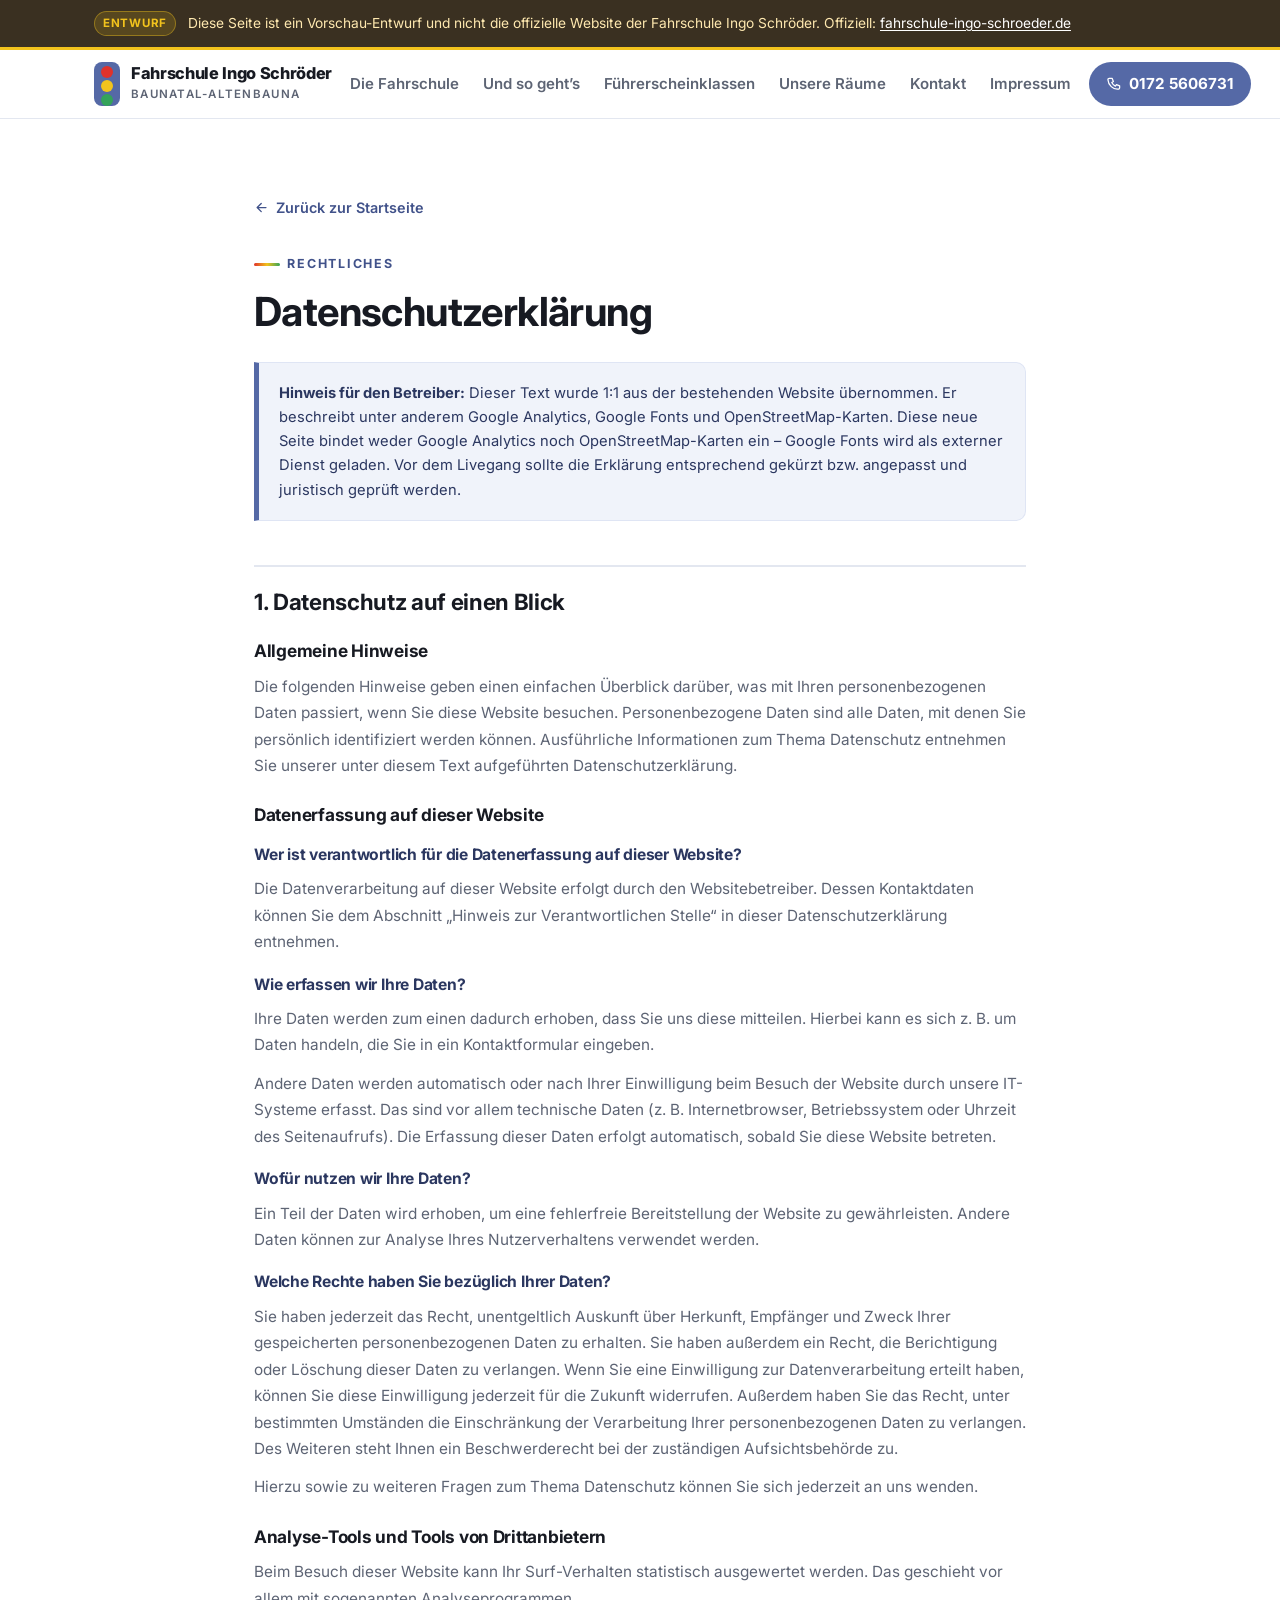
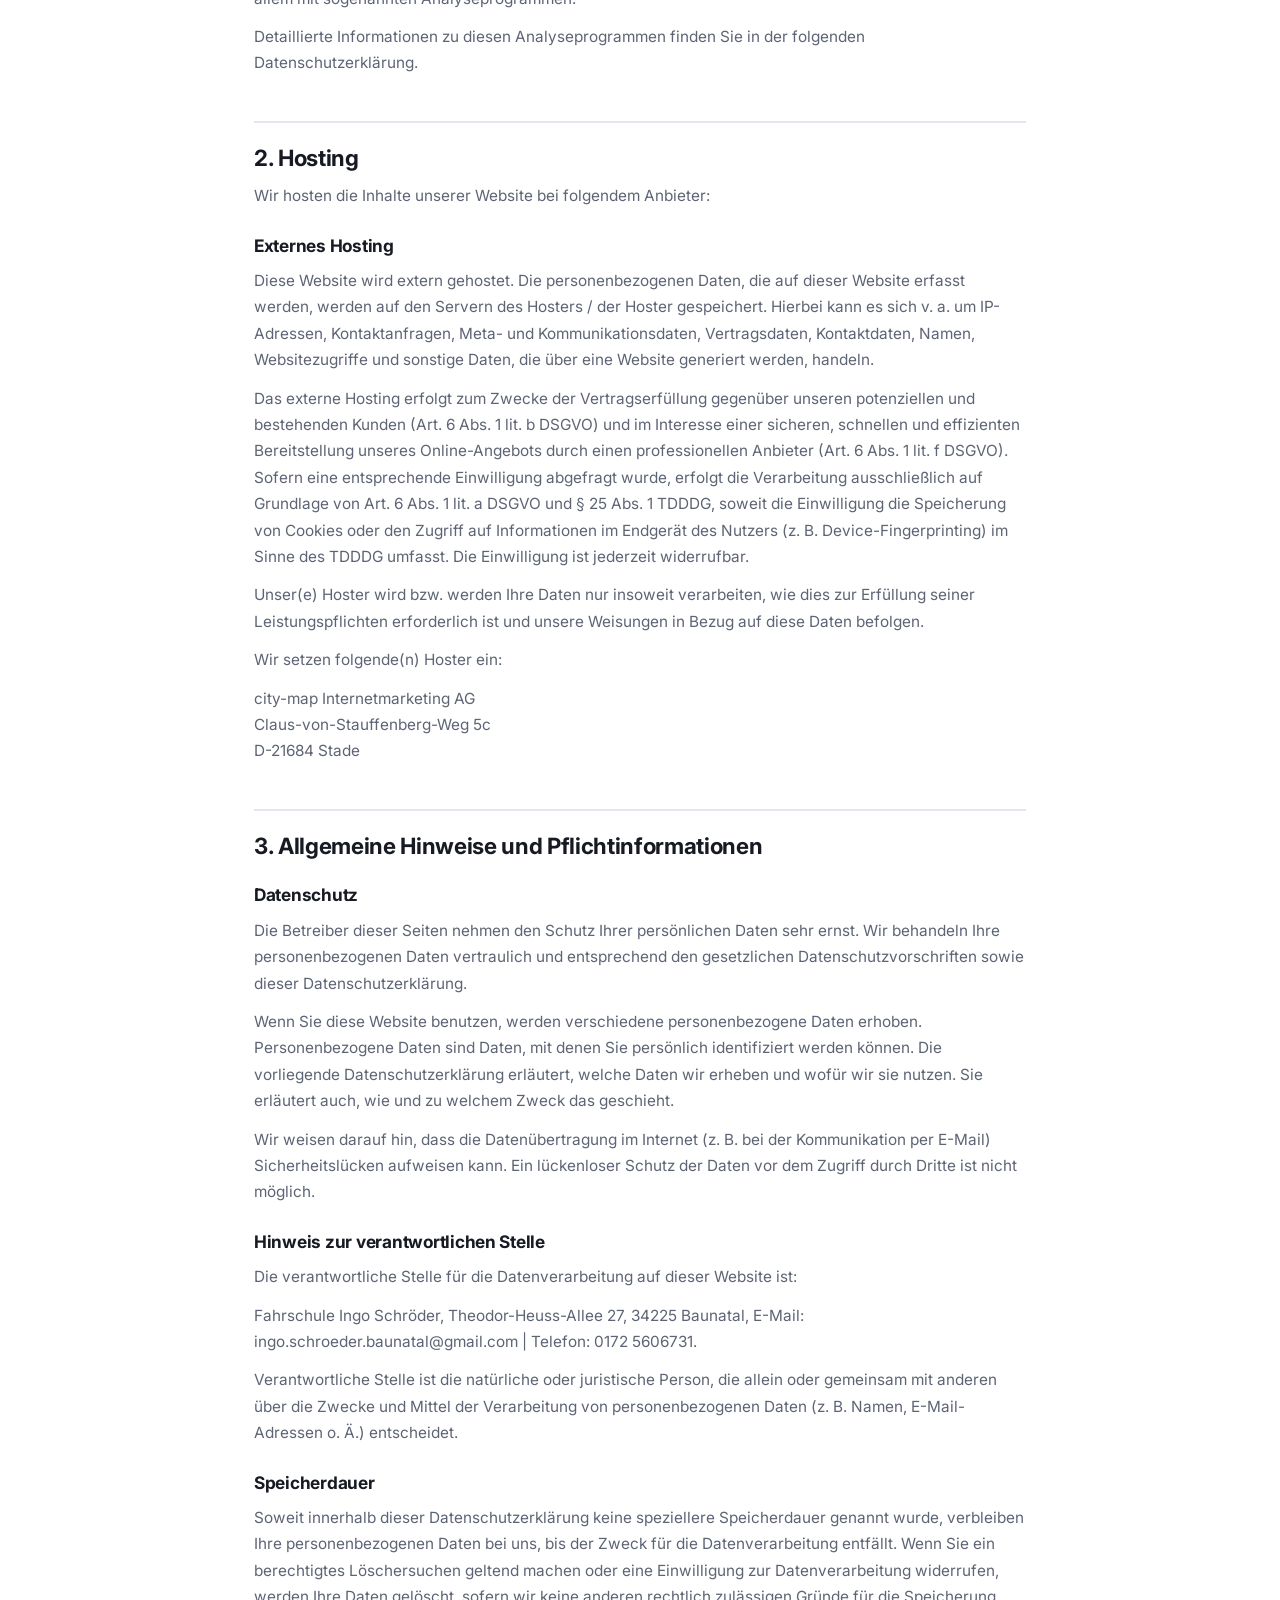
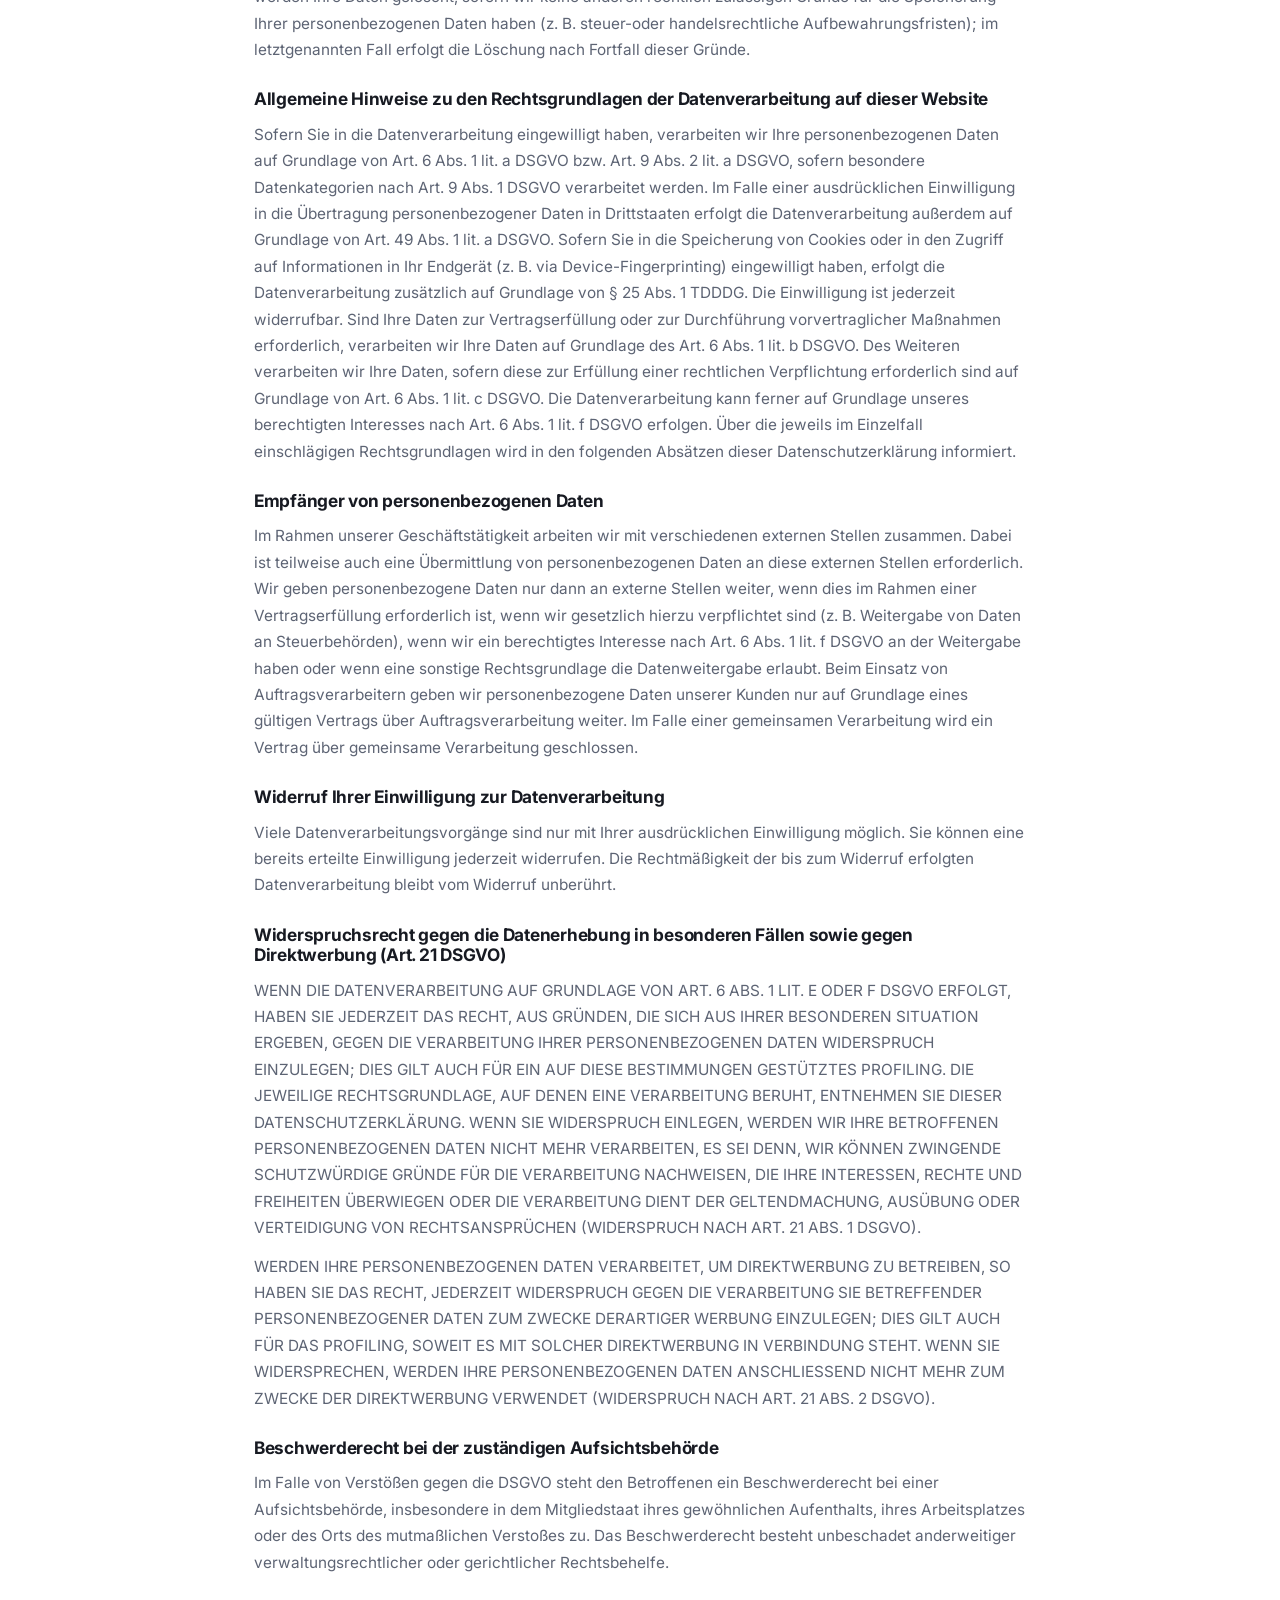
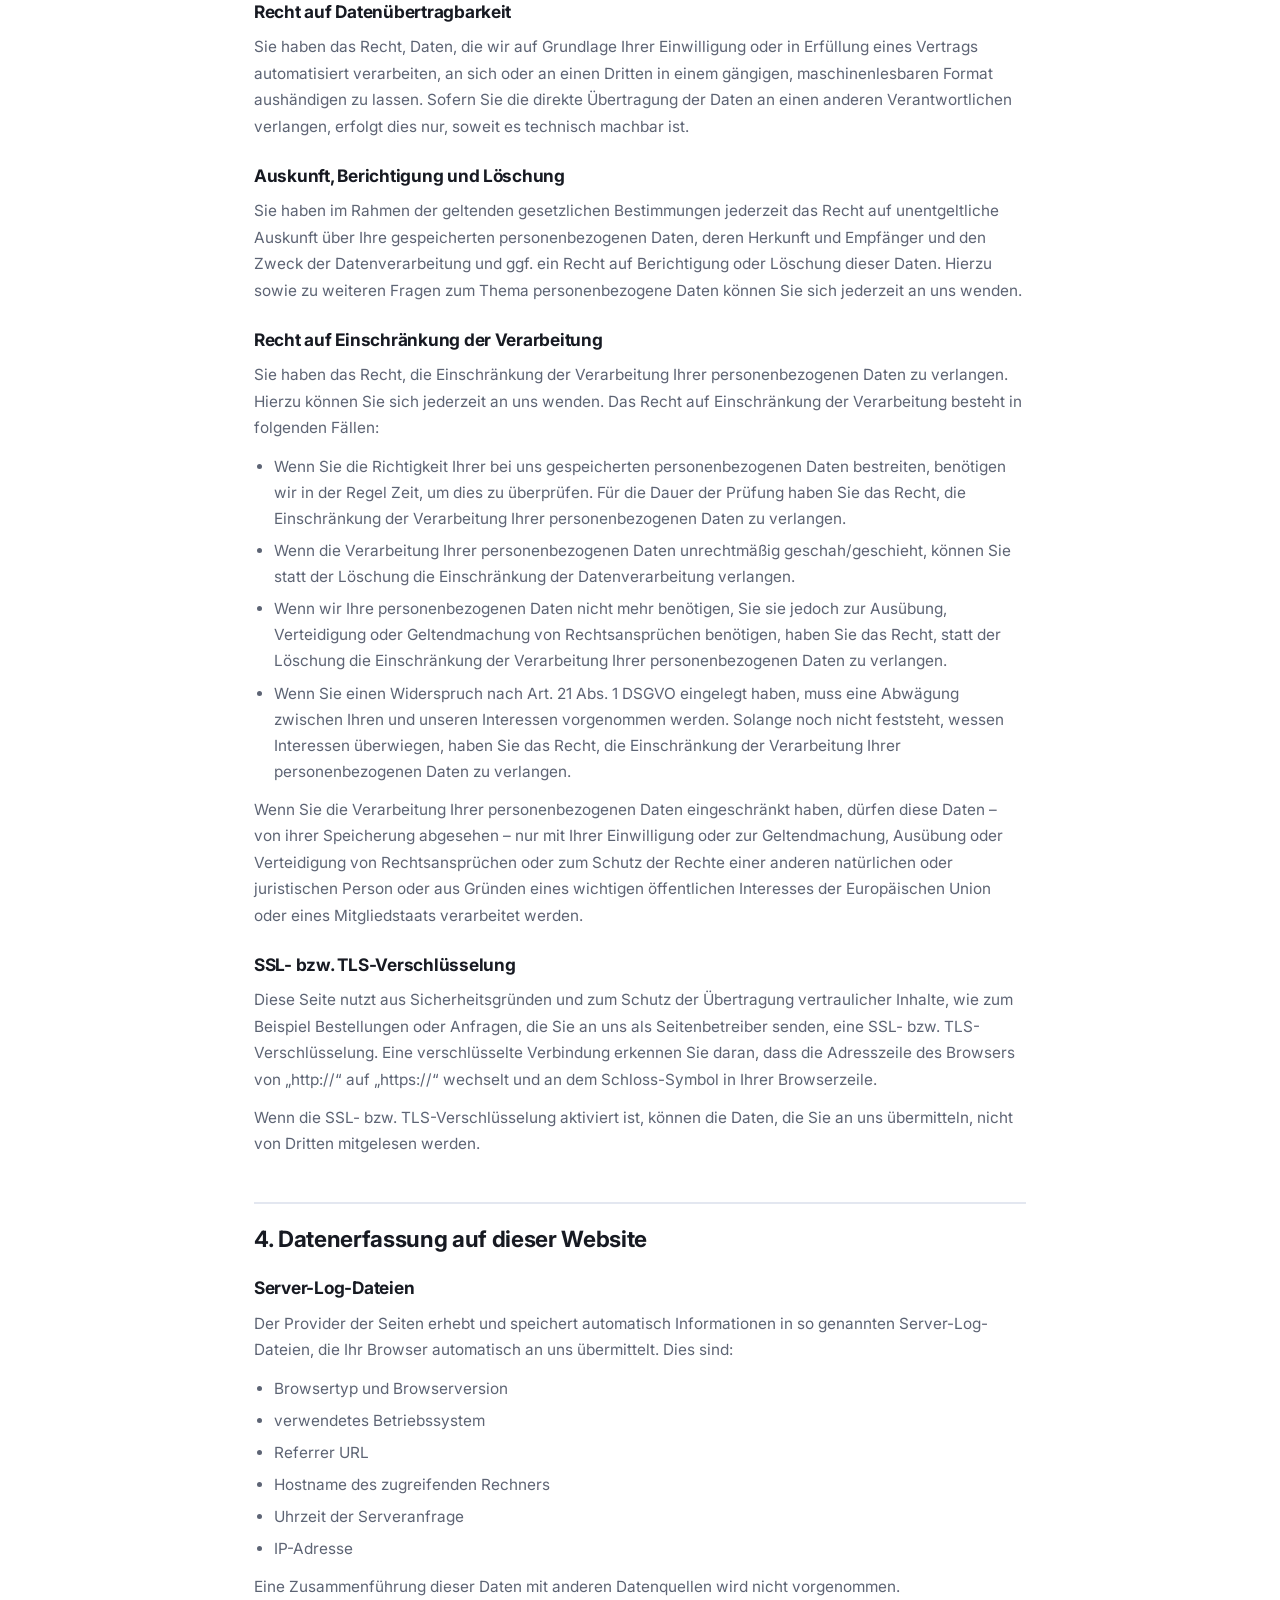
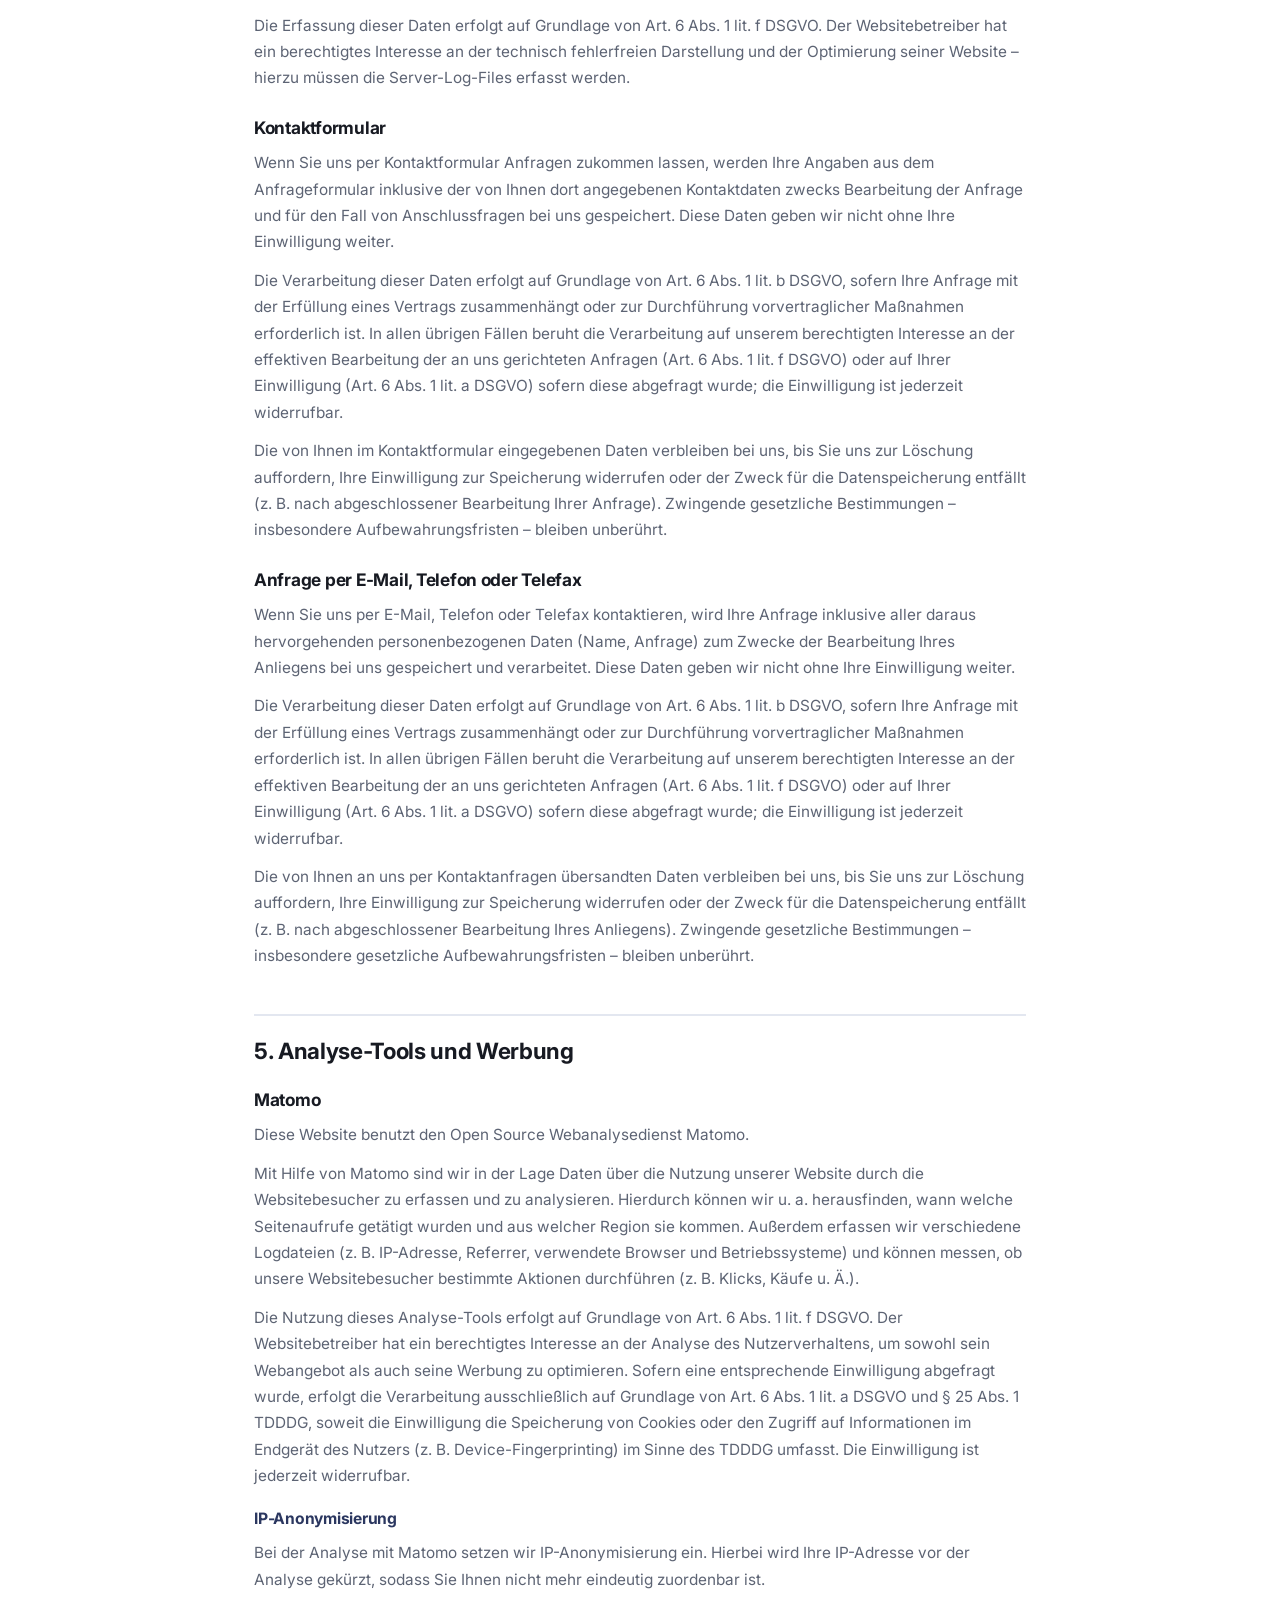
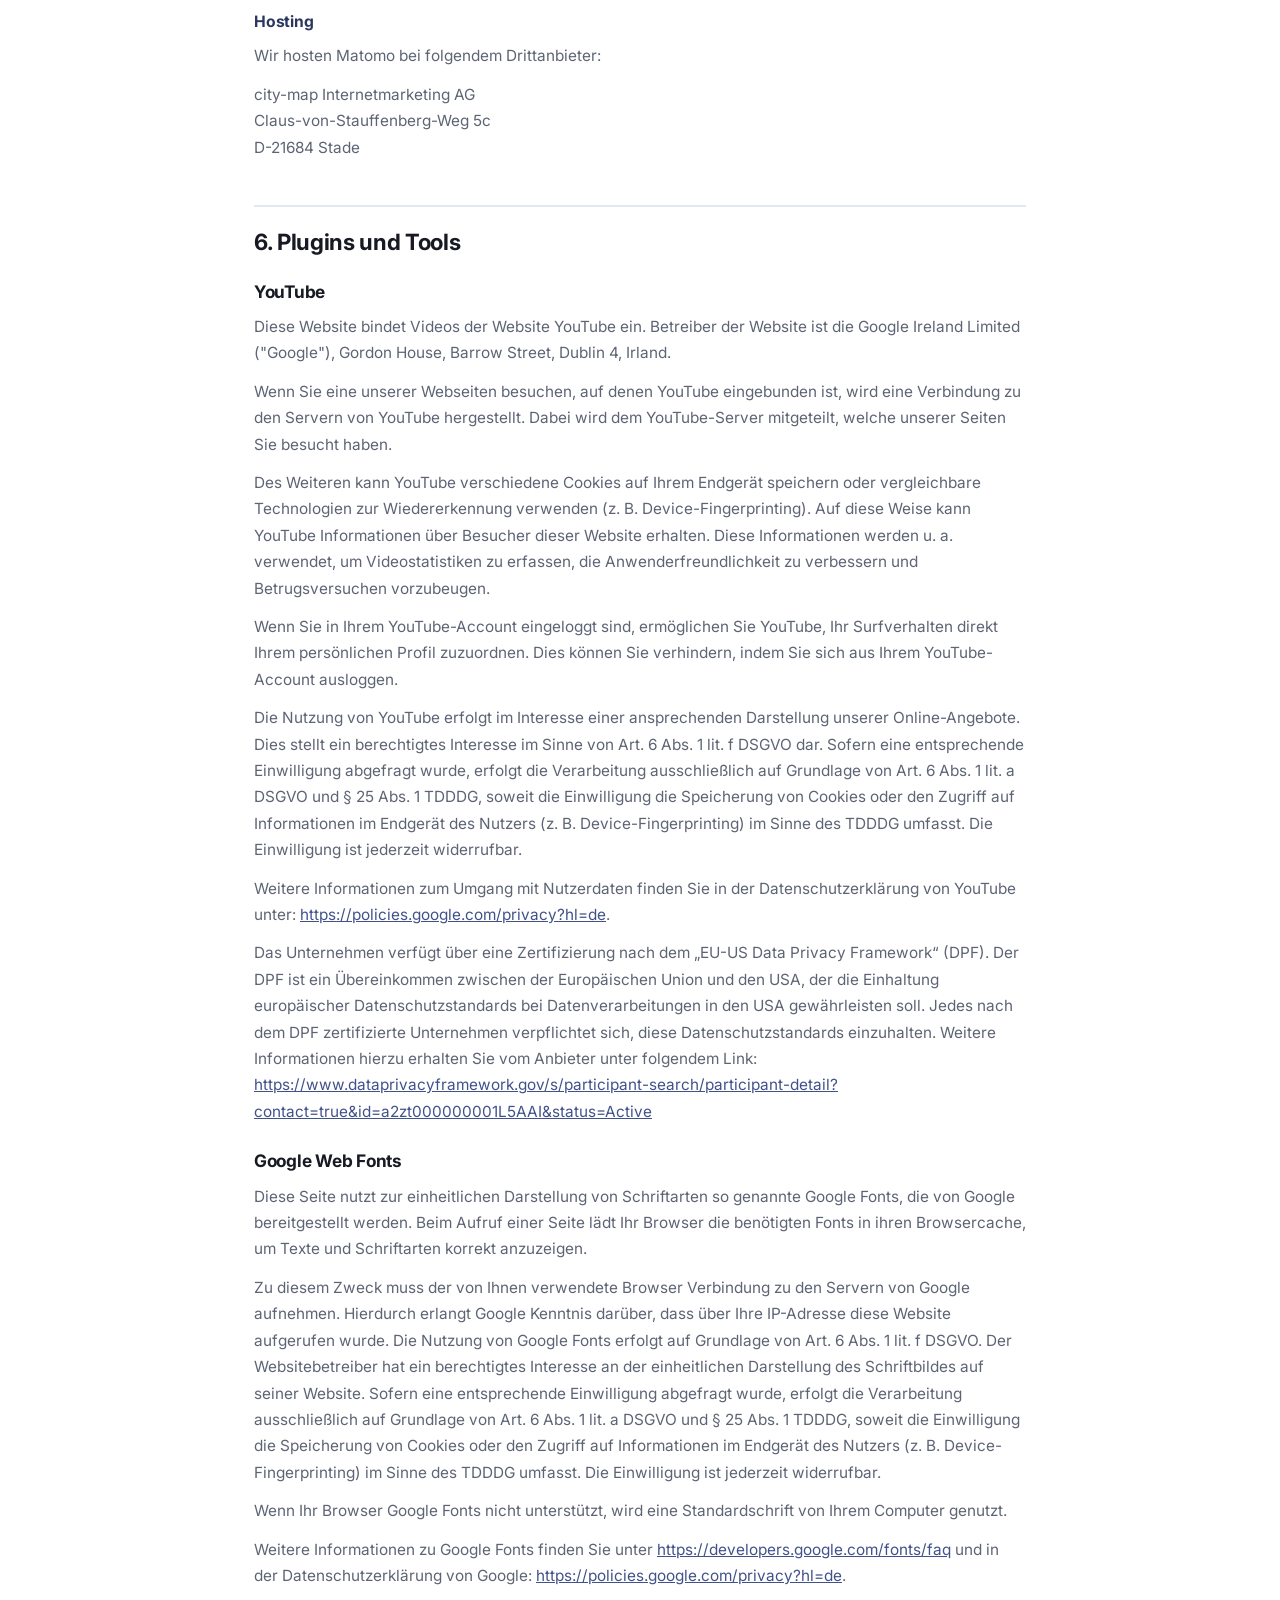
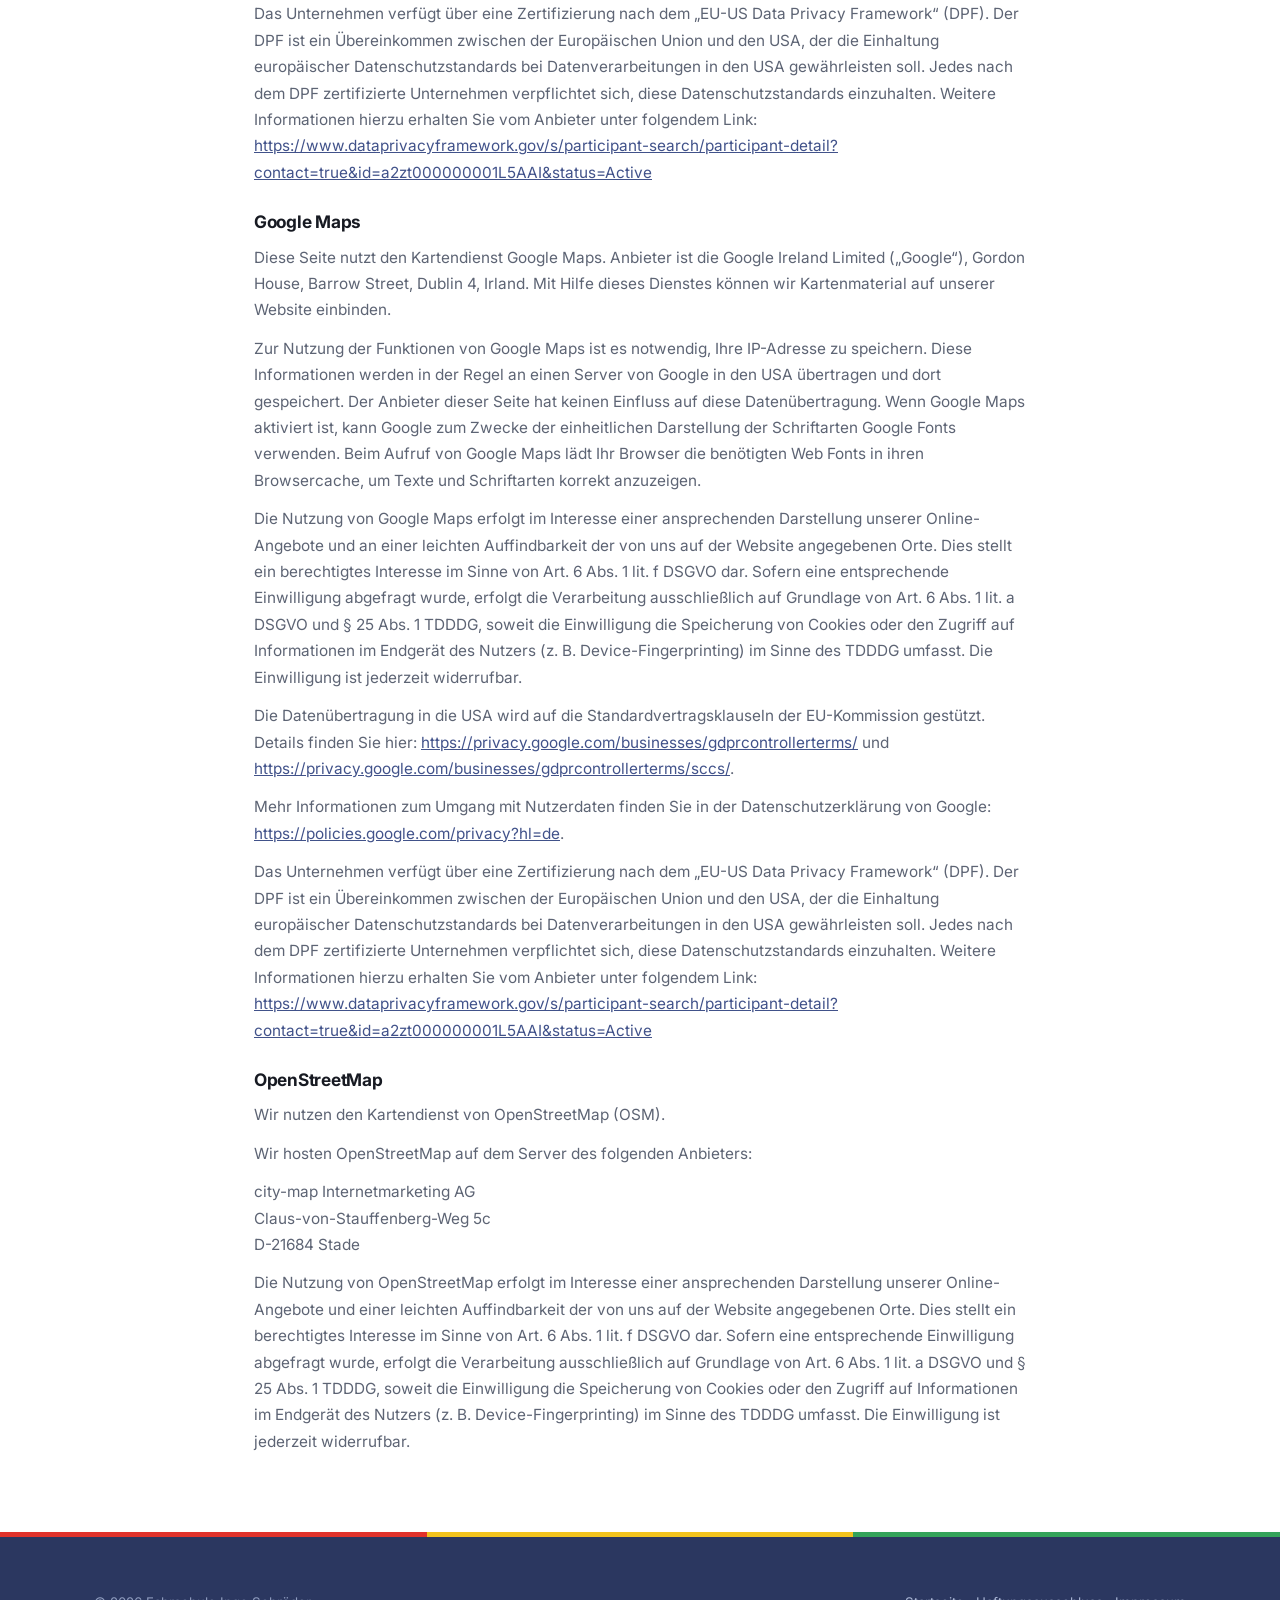
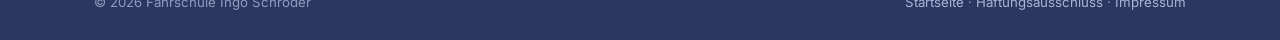
==== commit 6c701fb9: "Entwurfs-Hinweis und noindex fuer die Vorschau ergaenzt" ====
--- a/datenschutz.html
+++ b/datenschutz.html
@@ -5,7 +5,7 @@
 <meta name="viewport" content="width=device-width, initial-scale=1">
 <title>Datenschutzerklärung – Fahrschule Ingo Schröder</title>
 <meta name="description" content="Datenschutzerklärung der Fahrschule Ingo Schröder, Theodor-Heuss-Allee 27, 34225 Baunatal.">
-<meta name="robots" content="noindex, follow">
+<meta name="robots" content="noindex, nofollow">
 <meta name="theme-color" content="#5569a6">
 <link rel="icon" href="data:image/svg+xml,%3Csvg xmlns='http://www.w3.org/2000/svg' viewBox='0 0 64 64'%3E%3Crect width='64' height='64' rx='14' fill='%235569a6'/%3E%3Ccircle cx='32' cy='19' r='6' fill='%23e0322b'/%3E%3Ccircle cx='32' cy='32' r='6' fill='%23f2c31d'/%3E%3Ccircle cx='32' cy='45' r='6' fill='%2334a35a'/%3E%3C/svg%3E">
 <link rel="preconnect" href="https://fonts.googleapis.com">
@@ -15,6 +15,14 @@
 </head>
 <body>
 <a class="skip" href="#main">Zum Inhalt springen</a>
+
+<!-- Entwurfs-Hinweis: vor dem Livegang entfernen (zusammen mit dem robots-Meta-Tag). -->
+<div class="draft">
+  <div class="draft__inner">
+    <b>Entwurf</b>
+    <span>Diese Seite ist ein Vorschau-Entwurf und nicht die offizielle Website der Fahrschule Ingo Schr&ouml;der. Offiziell: <a href="http://www.fahrschule-ingo-schroeder.de/" target="_blank" rel="noopener">fahrschule-ingo-schroeder.de</a></span>
+  </div>
+</div>
 
 <svg width="0" height="0" style="position:absolute" aria-hidden="true" focusable="false">
   <defs>
--- a/assets/css/style.css
+++ b/assets/css/style.css
@@ -63,6 +63,16 @@
 .btn--onblue:hover{transform:translateY(-2px);box-shadow:var(--shadow-lg)}
 .btn--ghostblue{background:transparent;border-color:rgba(255,255,255,.55);color:#fff}
 .btn--ghostblue:hover{background:rgba(255,255,255,.14);border-color:#fff;transform:translateY(-2px)}
+
+/* ---------- Entwurfs-Hinweis ----------
+   Nur fuer die Vorschau-Version. Vor dem echten Livegang zusammen mit den
+   <meta name="robots" content="noindex, nofollow"> Tags entfernen. */
+.draft{background:#3a3021;color:#ffe9b0;border-bottom:3px solid var(--yellow);font-size:.86rem;line-height:1.5}
+.draft__inner{max-width:var(--wrap);margin:0 auto;padding:11px 24px;display:flex;flex-wrap:wrap;align-items:center;gap:6px 12px}
+.draft b{color:var(--yellow);font-weight:700;letter-spacing:.06em;text-transform:uppercase;font-size:.72rem;background:rgba(242,195,29,.16);border:1px solid rgba(242,195,29,.4);padding:.25em .7em;border-radius:999px;white-space:nowrap}
+.draft a{color:#fff;text-decoration:underline;text-underline-offset:2px}
+.draft a:hover{color:var(--yellow)}
+@media (max-width:600px){.draft{font-size:.8rem}.draft__inner{padding:10px 18px}}
 
 /* ---------- Header ---------- */
 .header{position:sticky;top:0;z-index:80;background:rgba(255,255,255,.93);backdrop-filter:blur(12px);border-bottom:1px solid var(--line)}
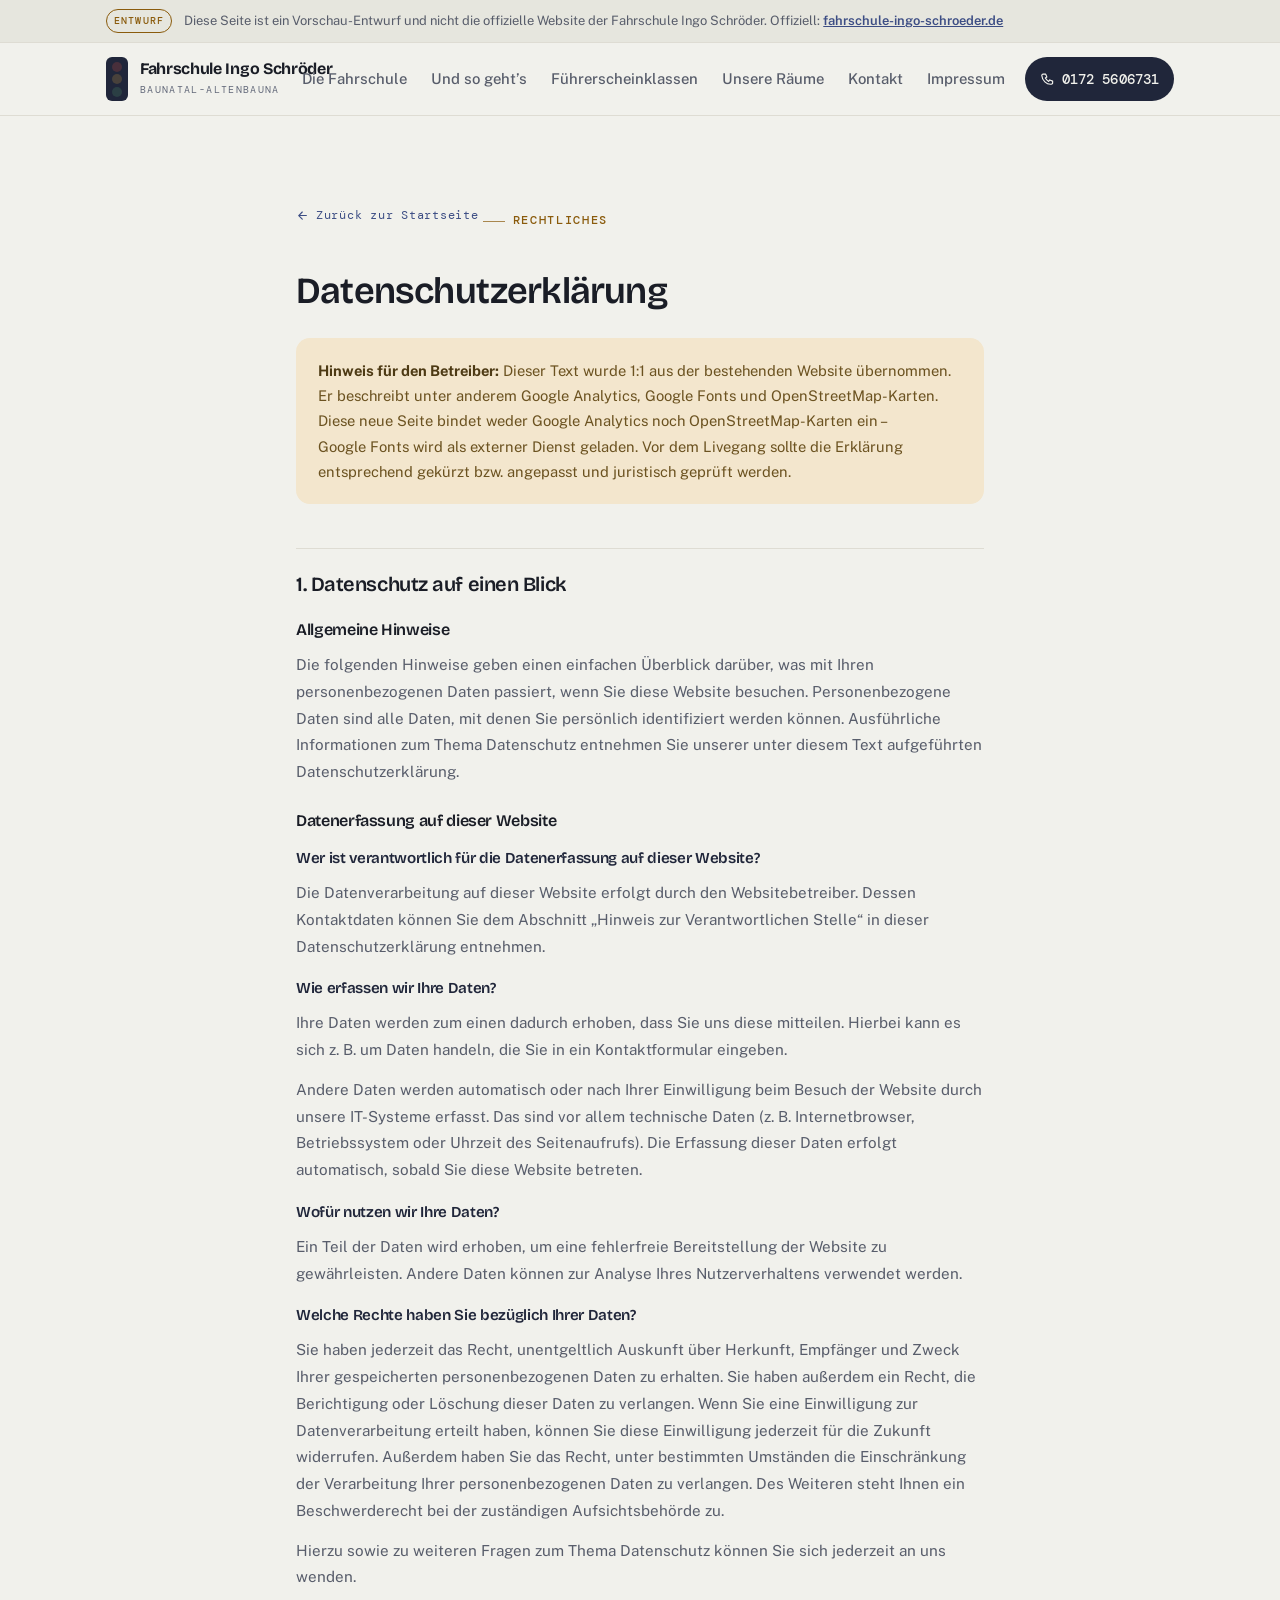
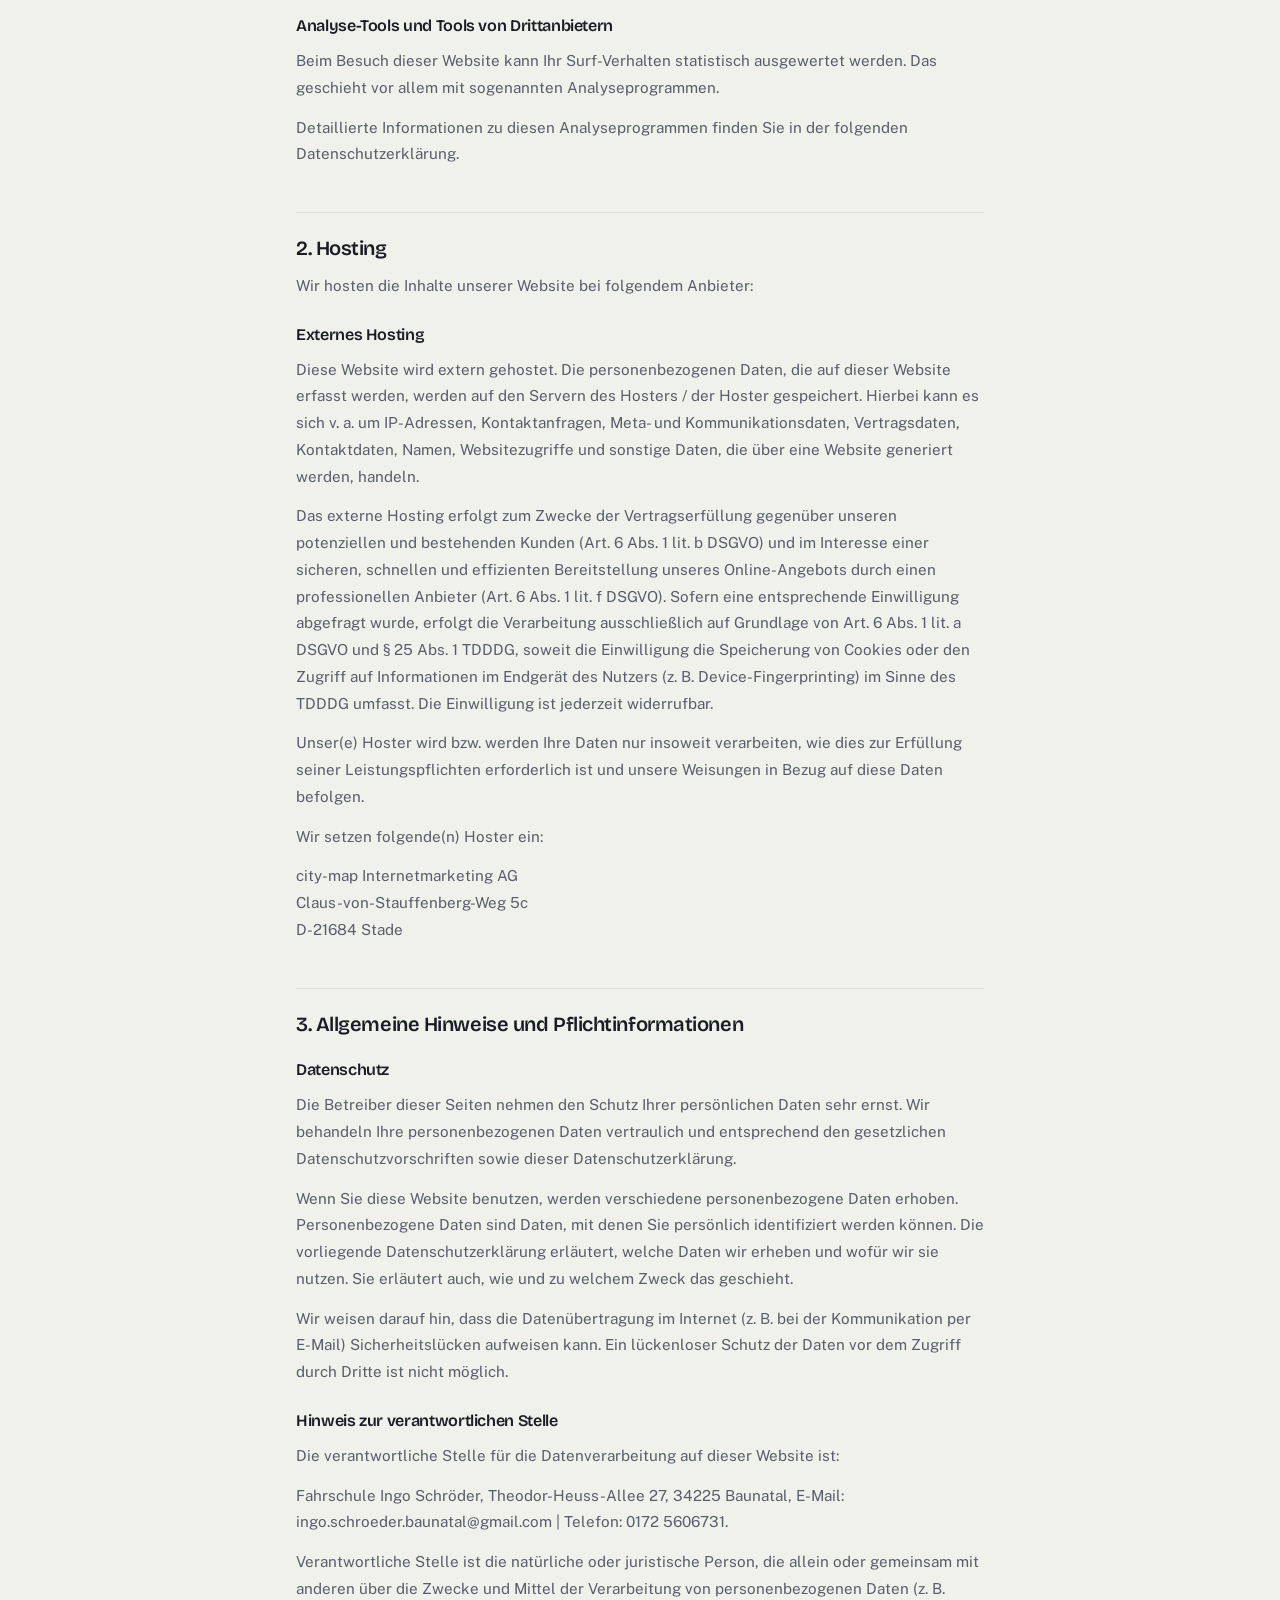
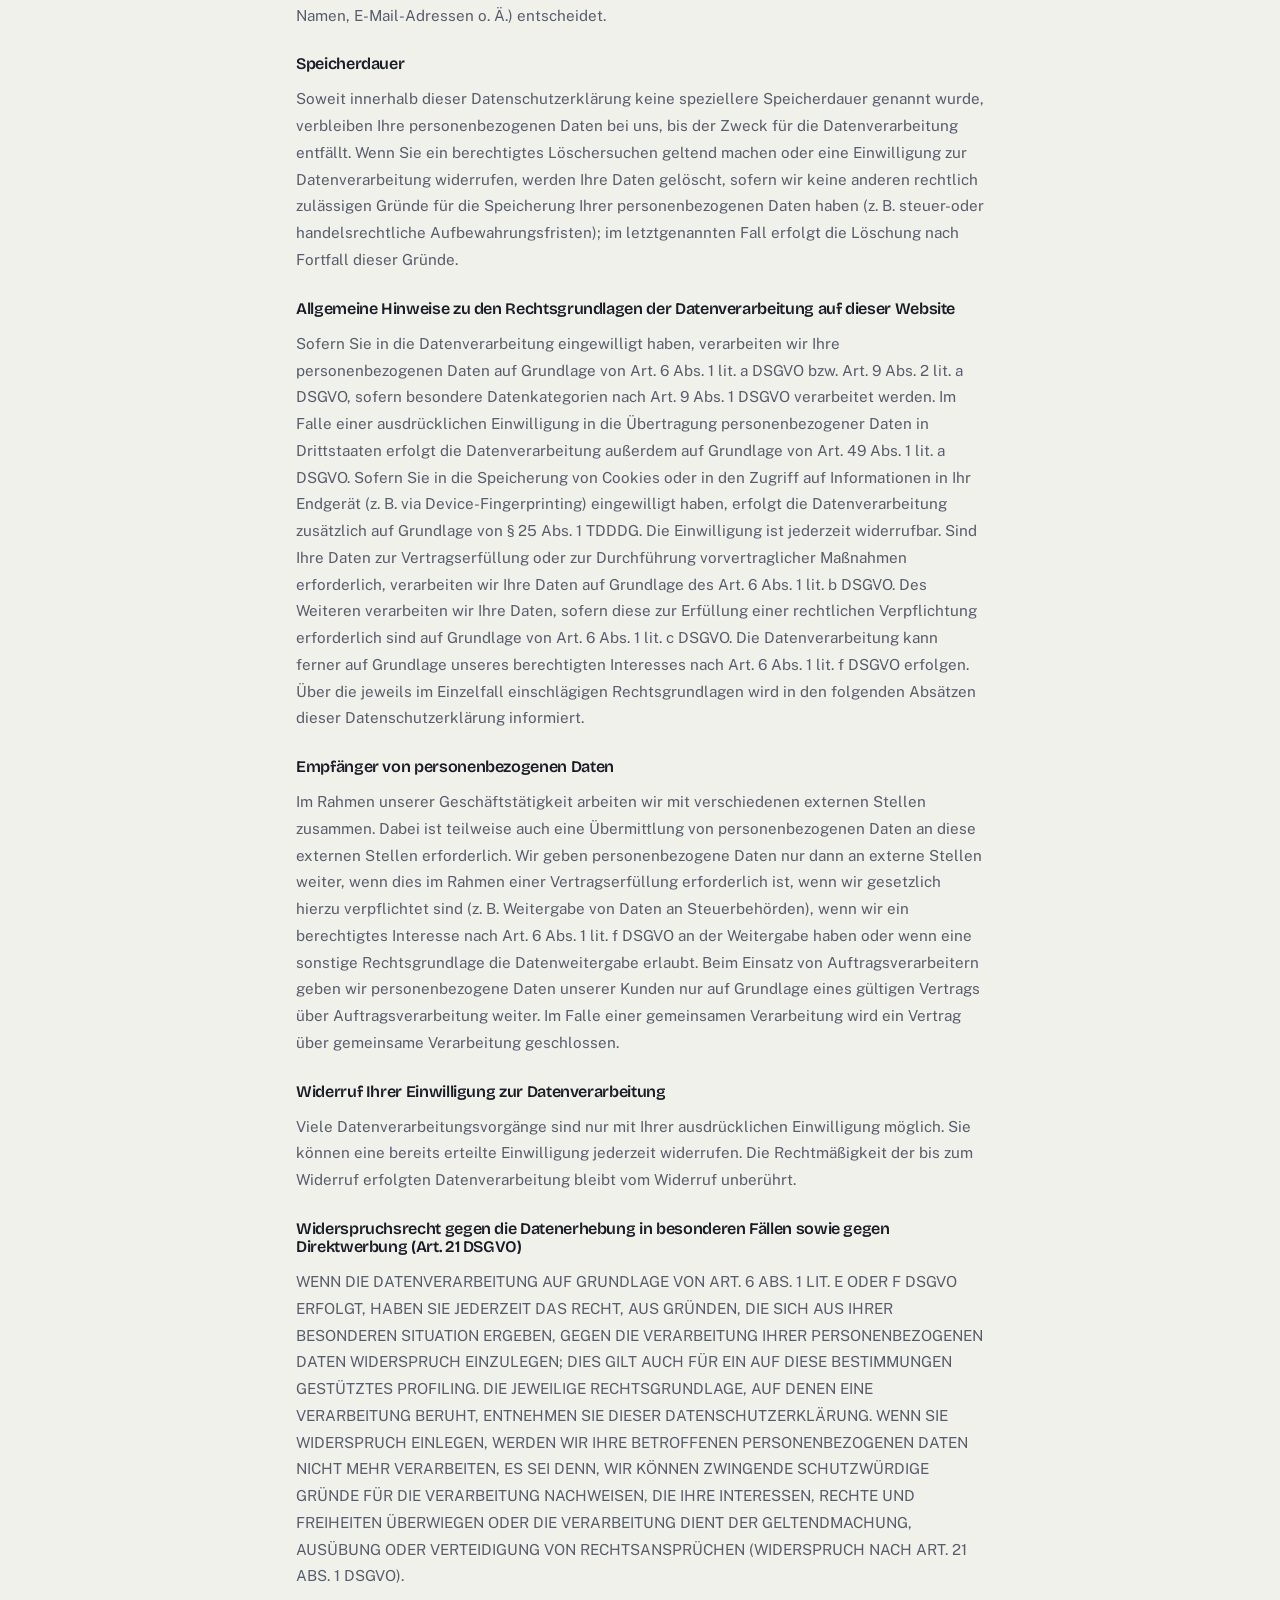
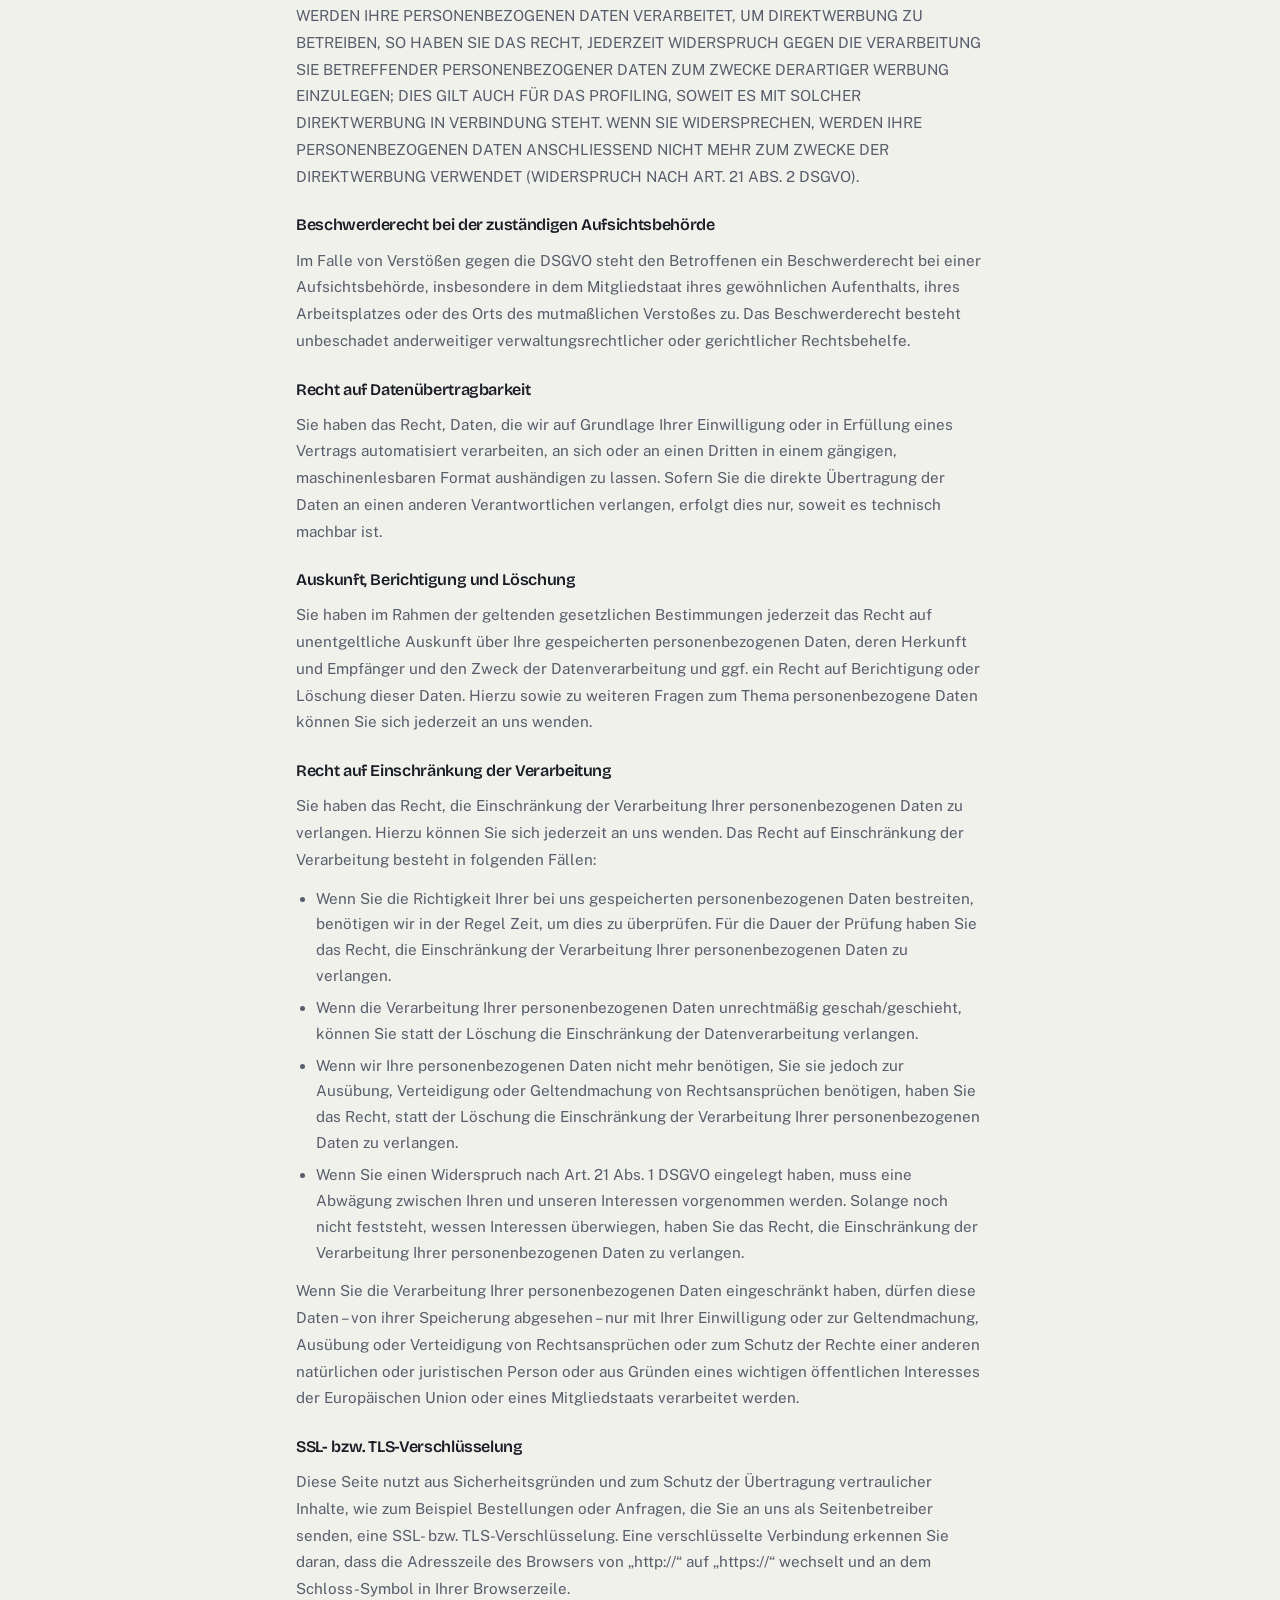
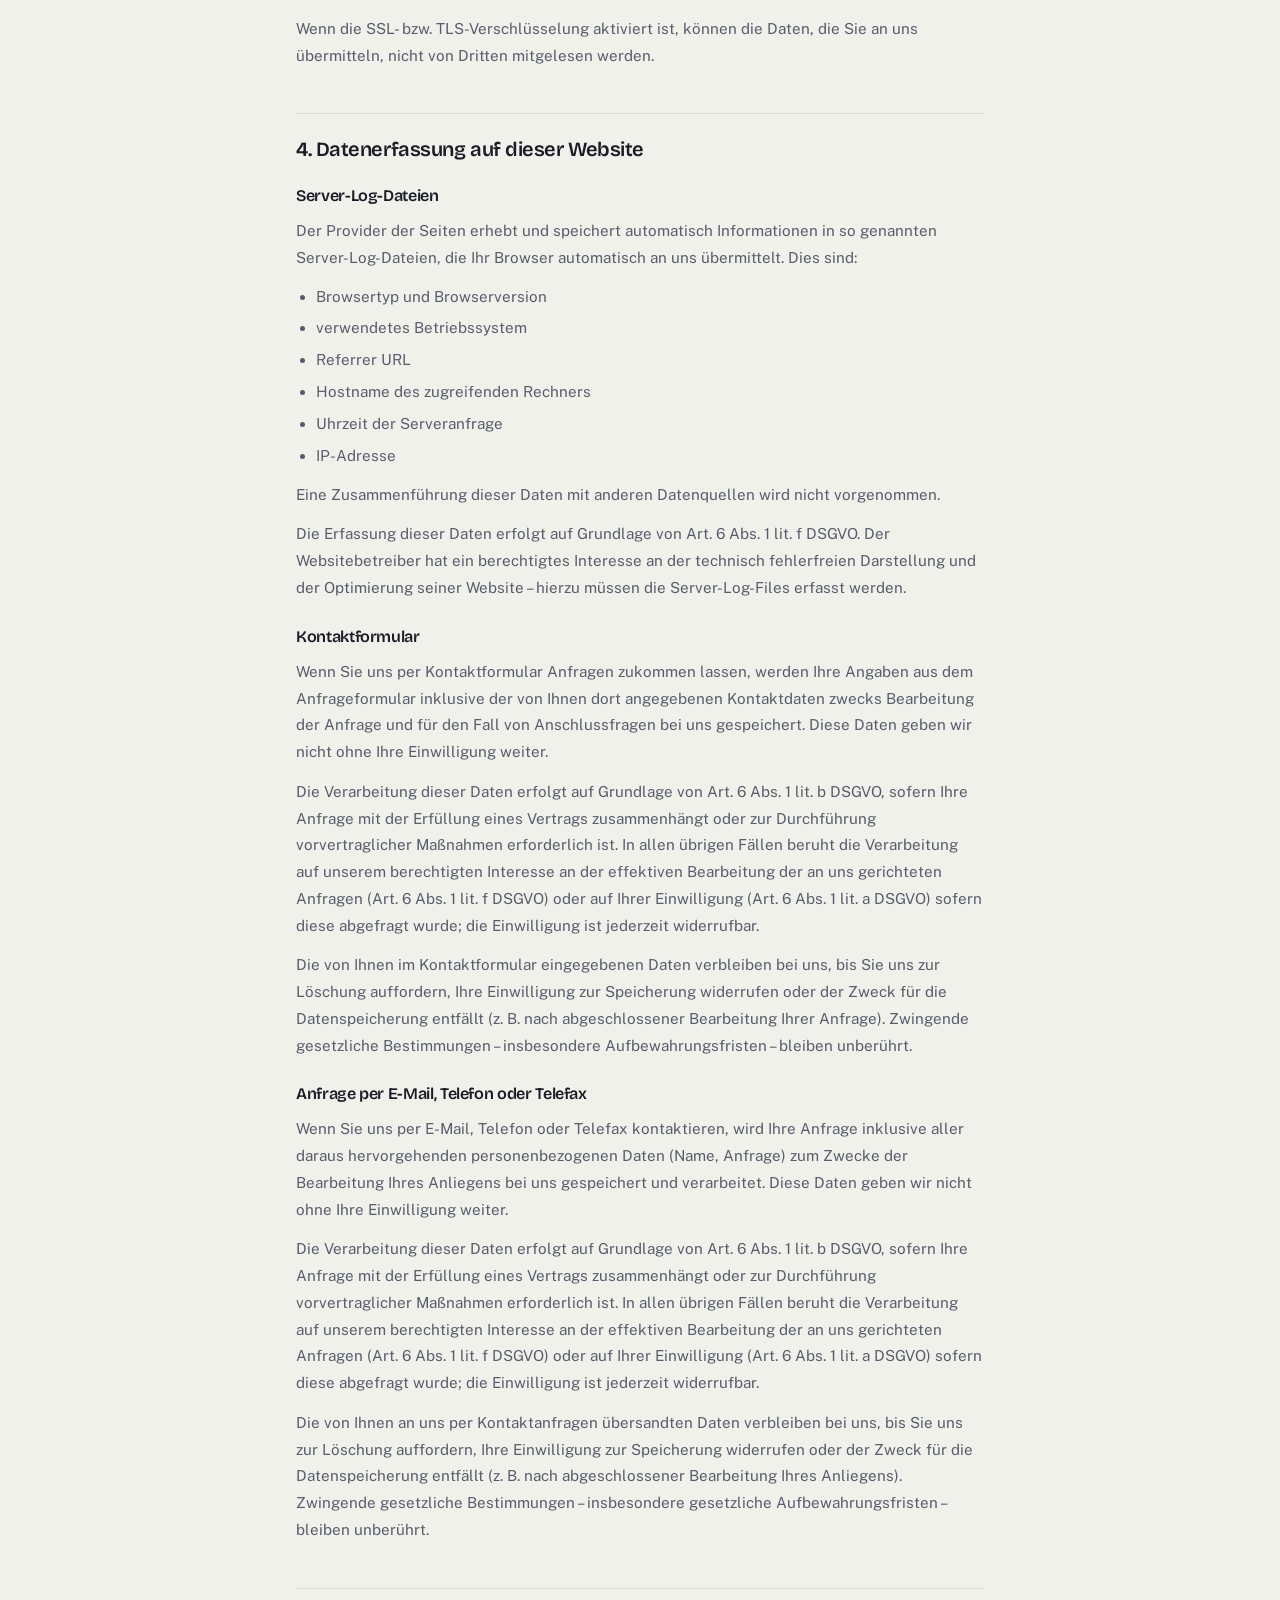
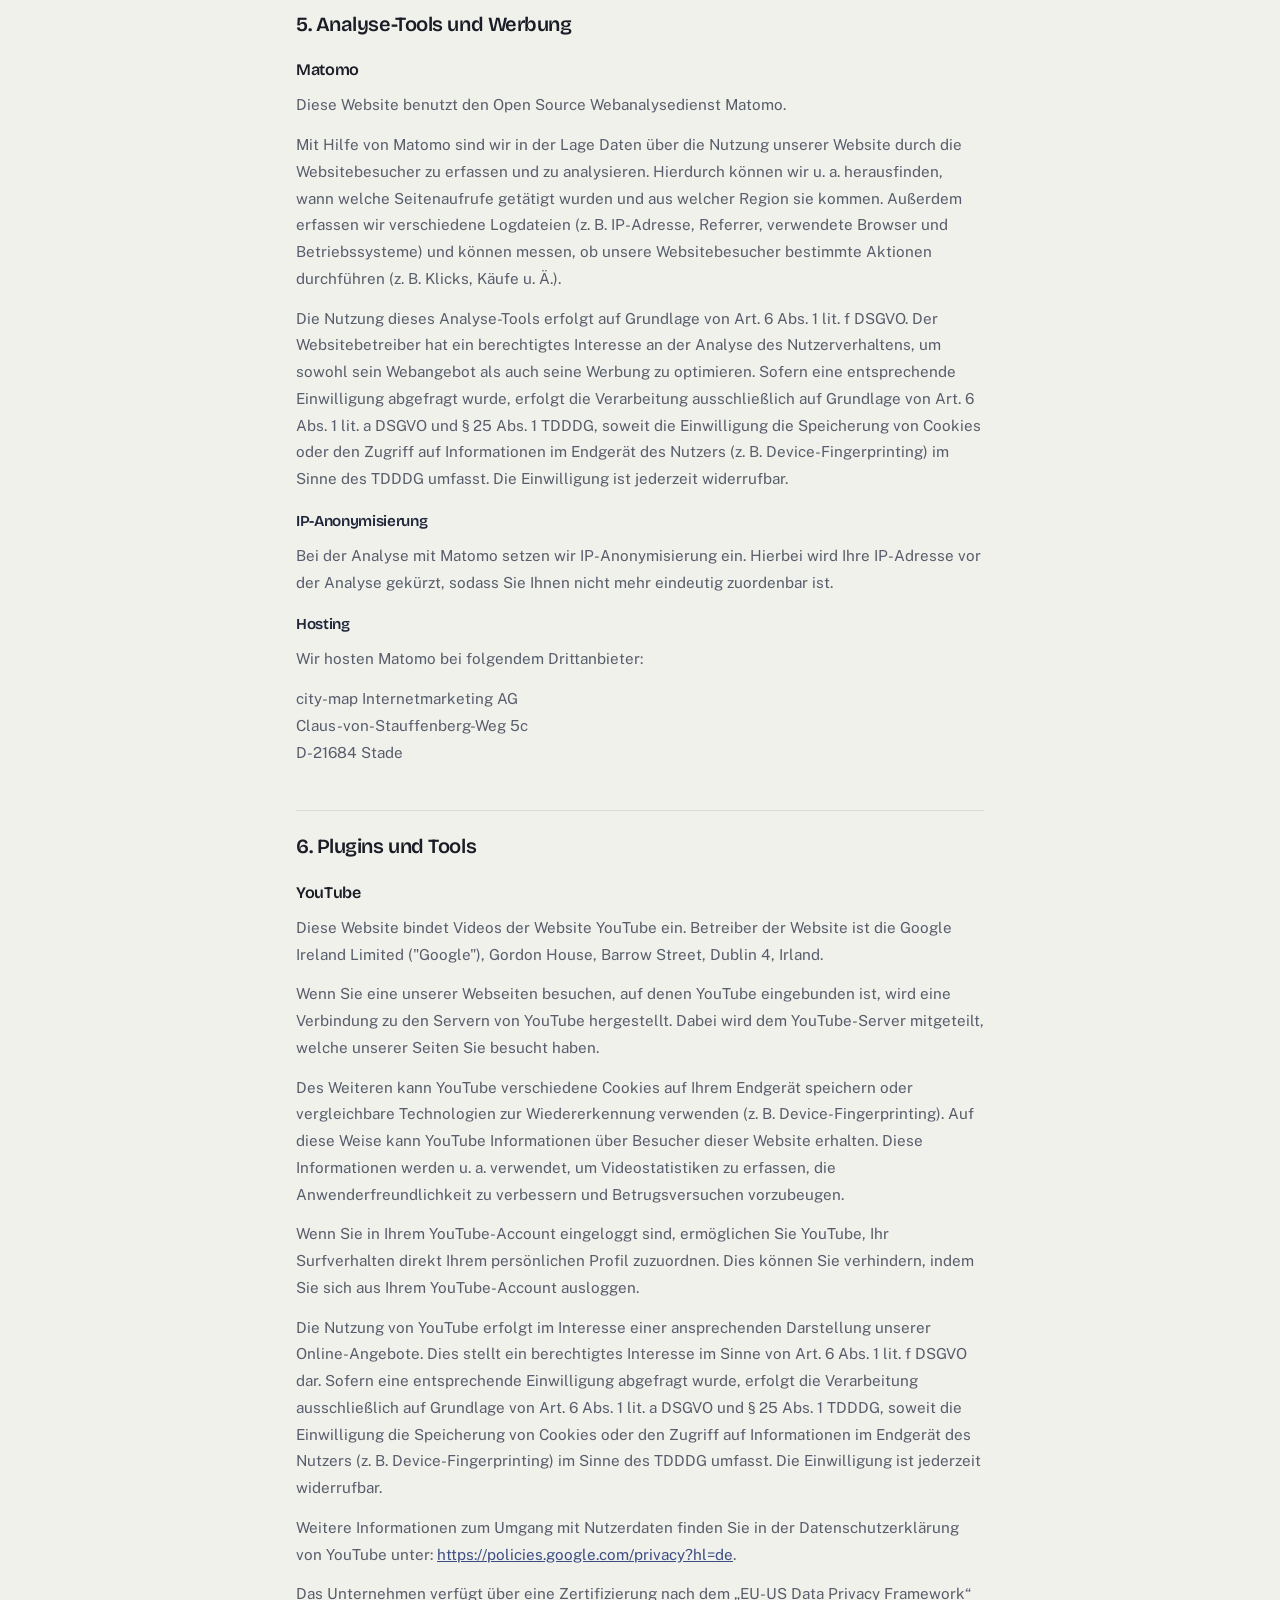
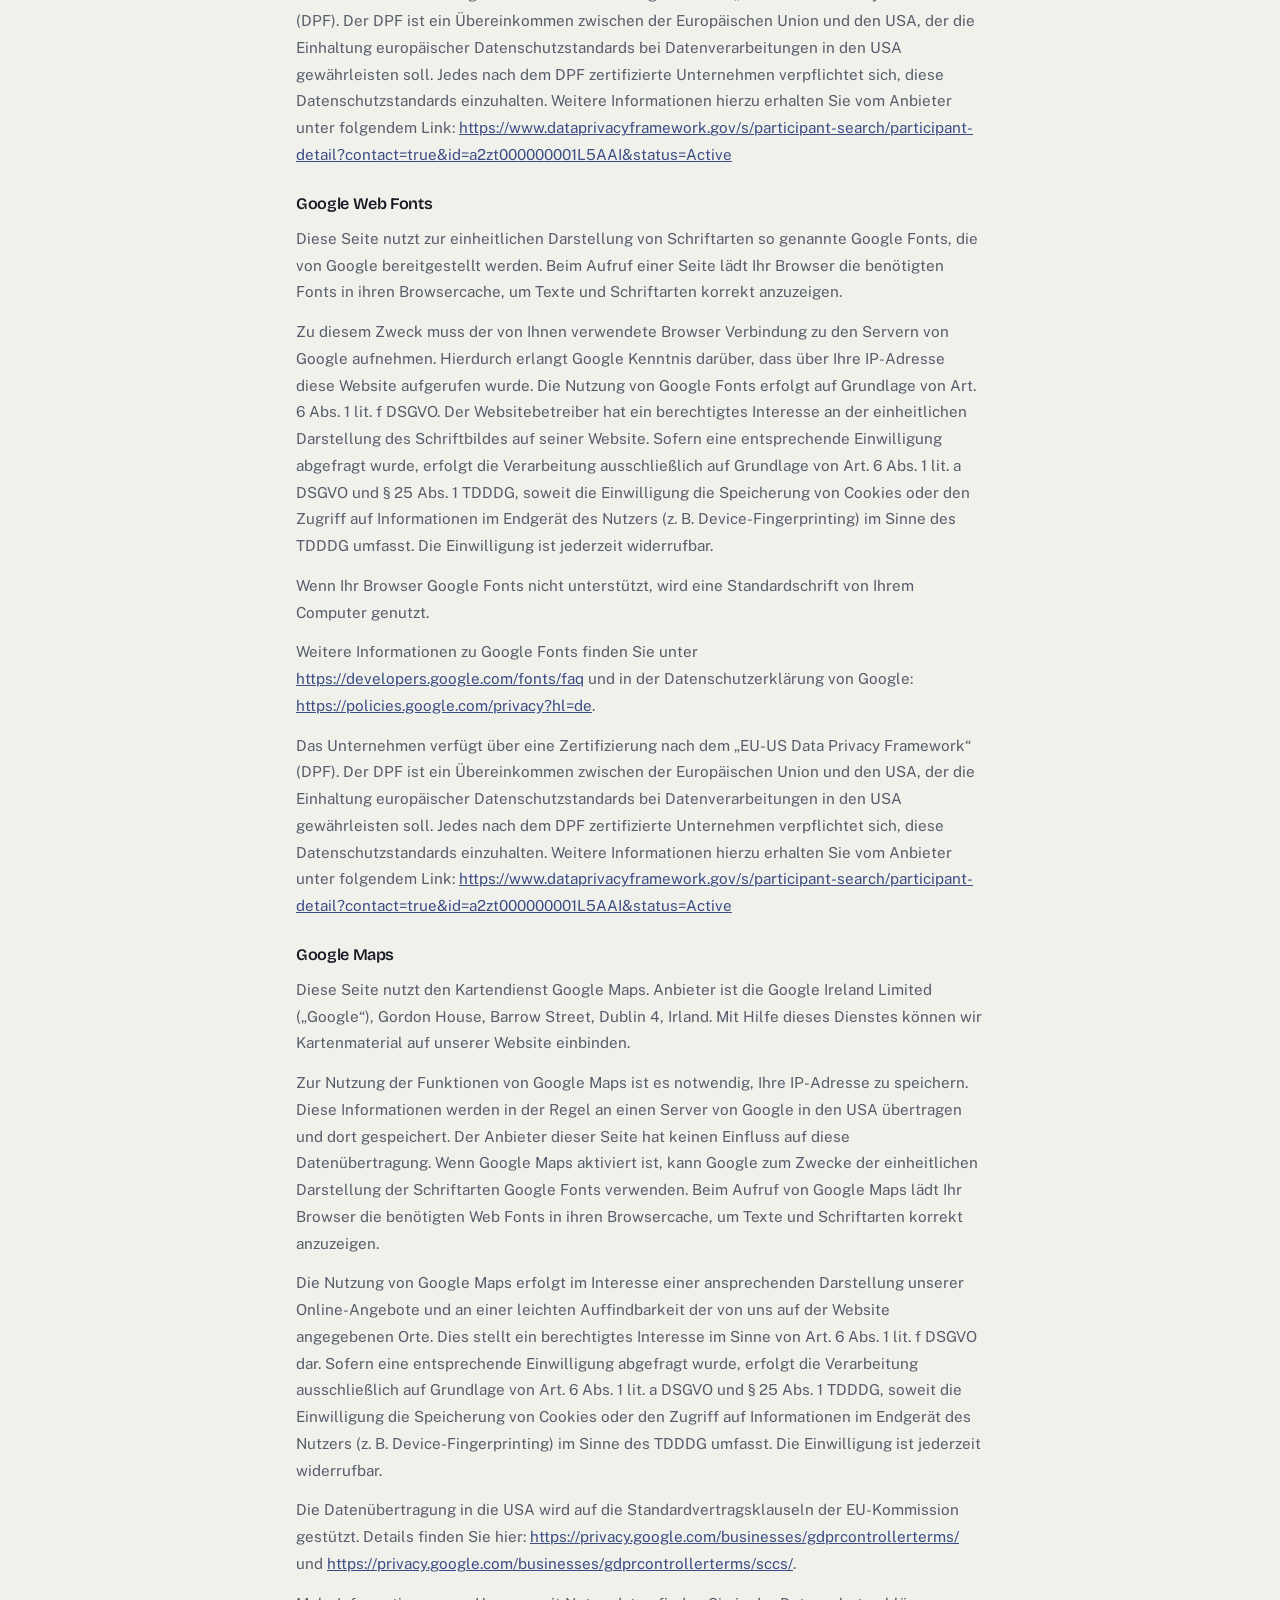
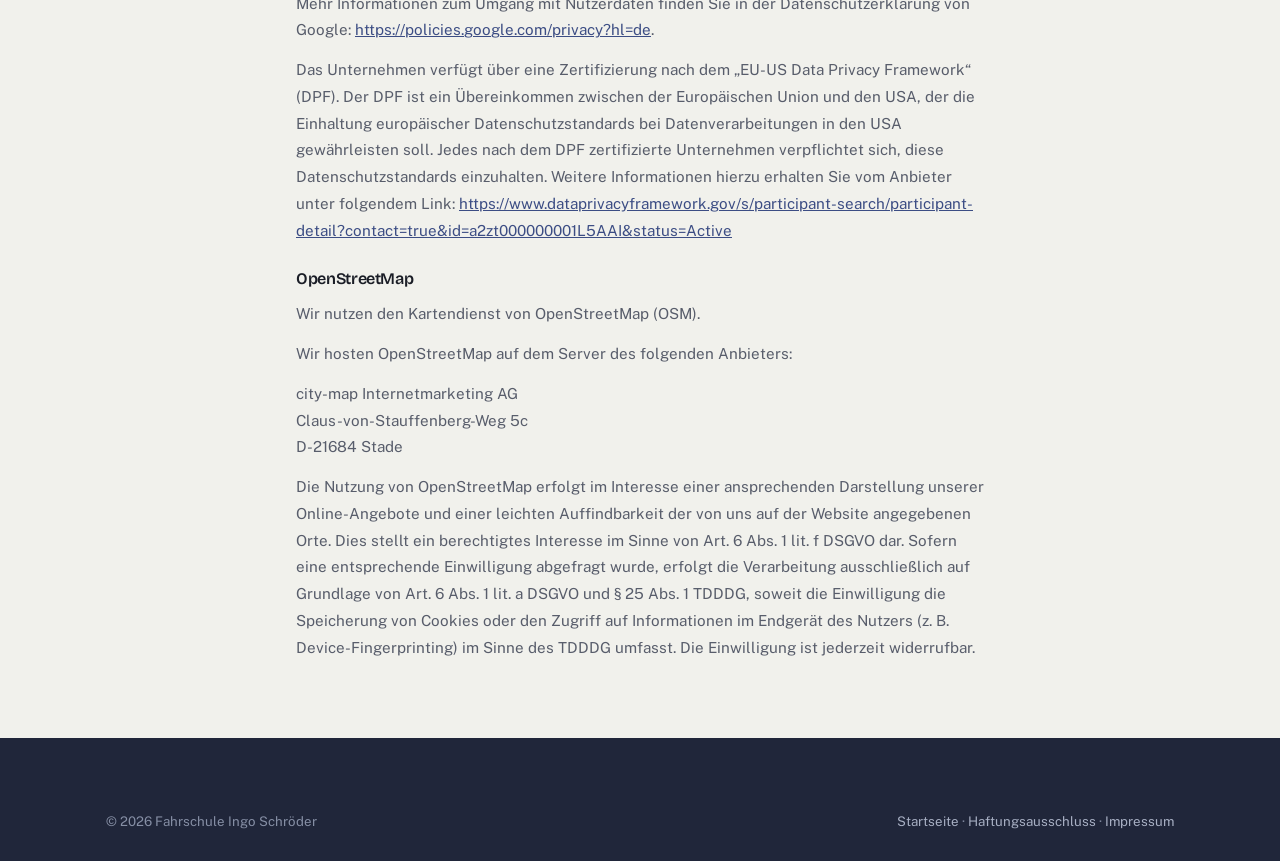
==== commit 18d626f5: "Neugestaltung mit eigener visueller Handschrift je Fahrschule" ====
--- a/datenschutz.html
+++ b/datenschutz.html
@@ -6,11 +6,11 @@
 <title>Datenschutzerklärung – Fahrschule Ingo Schröder</title>
 <meta name="description" content="Datenschutzerklärung der Fahrschule Ingo Schröder, Theodor-Heuss-Allee 27, 34225 Baunatal.">
 <meta name="robots" content="noindex, nofollow">
-<meta name="theme-color" content="#5569a6">
+<meta name="theme-color" content="#20263a">
 <link rel="icon" href="data:image/svg+xml,%3Csvg xmlns='http://www.w3.org/2000/svg' viewBox='0 0 64 64'%3E%3Crect width='64' height='64' rx='14' fill='%235569a6'/%3E%3Ccircle cx='32' cy='19' r='6' fill='%23e0322b'/%3E%3Ccircle cx='32' cy='32' r='6' fill='%23f2c31d'/%3E%3Ccircle cx='32' cy='45' r='6' fill='%2334a35a'/%3E%3C/svg%3E">
 <link rel="preconnect" href="https://fonts.googleapis.com">
 <link rel="preconnect" href="https://fonts.gstatic.com" crossorigin>
-<link href="https://fonts.googleapis.com/css2?family=Inter:wght@400;500;600;700;800&display=swap" rel="stylesheet">
+<link href="https://fonts.googleapis.com/css2?family=Bricolage+Grotesque:opsz,wght@12..96,600;12..96,700&family=Public+Sans:wght@400;500;600&family=DM+Mono:wght@400;500&display=swap" rel="stylesheet">
 <link rel="stylesheet" href="assets/css/style.css">
 </head>
 <body>
--- a/assets/css/style.css
+++ b/assets/css/style.css
@@ -1,348 +1,409 @@
 /* ==========================================================================
    Fahrschule Ingo Schröder – Baunatal-Altenbauna
-   Stylesheet. Markenfarbe #5569a6 stammt aus dem Original-Logo der Fahrschule.
+   Gestaltungsidee: "Stundenplan". Diese Fahrschule hat einen Takt – Dienstag
+   und Donnerstag – und der ist ihr wichtigster Fakt. Er traegt die Seite.
+   Kreideweisses Papier, tiefblaue Tafel, Bernstein als einziger Akzent.
+   Zeiten und Klassenkuerzel stehen in Monospace, weil sie Codes sind.
    ========================================================================== */
 
 :root{
-  --brand:#5569a6;
-  --brand-700:#41528a;
-  --brand-900:#2b3760;
-  --brand-50:#f0f3fa;
-  --brand-100:#dfe5f4;
-  --red:#e0322b;
-  --yellow:#f2c31d;
-  --green:#34a35a;
-  --ink:#171a22;
-  --muted:#5d6474;
-  --line:#e3e7f0;
-  --bg:#ffffff;
-  --soft:#f6f8fc;
-  --radius:16px;
-  --radius-sm:10px;
-  --shadow:0 1px 2px rgba(23,26,34,.05), 0 12px 32px -18px rgba(43,55,96,.35);
-  --shadow-lg:0 24px 60px -28px rgba(43,55,96,.45);
-  --wrap:1140px;
-  --font:"Inter","Segoe UI",Roboto,system-ui,-apple-system,"Helvetica Neue",Arial,sans-serif;
+  --tafel:#20263a;
+  --tafel-tief:#161b2b;
+  --tafel-hell:#2f3852;
+  --kreide:#f1f1ec;
+  --kreide-warm:#e6e6de;
+  --papier:#ffffff;
+  --tinte:#1a1d26;
+  --tinte-leise:#585d6b;
+  --tinte-still:#63697a;
+  --linie:#dedcd3;
+  --linie-fein:#eceae3;
+  --periwinkle:#5569a6;
+  --periwinkle-tief:#3c4d84;
+  --bernstein:#8a5b0c;
+  --bernstein-hell:#f3e6cd;
+
+  --r:14px;
+  --r-klein:9px;
+  --r-pille:999px;
+  --breite:1120px;
+
+  --display:"Bricolage Grotesque","Segoe UI",system-ui,sans-serif;
+  --text:"Public Sans","Segoe UI",Roboto,system-ui,-apple-system,Arial,sans-serif;
+  --mono:"DM Mono",ui-monospace,"SFMono-Regular",Consolas,monospace;
+
+  --schatten-fein:0 1px 2px rgba(26,29,38,.05);
+  --schatten:0 1px 2px rgba(26,29,38,.04), 0 14px 34px -22px rgba(32,38,58,.34);
+  --schatten-tief:0 2px 6px rgba(26,29,38,.05), 0 30px 60px -32px rgba(32,38,58,.42);
 }
 
 *,*::before,*::after{box-sizing:border-box}
-html{scroll-behavior:smooth;scroll-padding-top:88px;-webkit-text-size-adjust:100%}
+html{scroll-behavior:smooth;scroll-padding-top:84px;-webkit-text-size-adjust:100%}
 @media (prefers-reduced-motion:reduce){
   html{scroll-behavior:auto}
   *,*::before,*::after{animation-duration:.01ms!important;animation-iteration-count:1!important;transition-duration:.01ms!important}
 }
-body{margin:0;background:var(--bg);color:var(--ink);font-family:var(--font);font-size:17px;line-height:1.65;-webkit-font-smoothing:antialiased}
+body{margin:0;background:var(--kreide);color:var(--tinte);font-family:var(--text);font-size:17px;line-height:1.68;-webkit-font-smoothing:antialiased}
 img{max-width:100%;display:block;height:auto}
-a{color:var(--brand-700)}
-ul{margin:0;padding:0;list-style:none}
-h1,h2,h3,h4{margin:0;line-height:1.18;letter-spacing:-.015em;font-weight:700}
+a{color:var(--periwinkle-tief)}
+ul,ol{margin:0;padding:0;list-style:none}
+h1,h2,h3,h4{margin:0;font-family:var(--display);font-weight:600;line-height:1.12;letter-spacing:-.022em;color:var(--tinte)}
 p{margin:0}
-
-.wrap{max-width:var(--wrap);margin:0 auto;padding:0 24px}
-.section{padding:clamp(56px,7vw,104px) 0}
-.section--soft{background:var(--soft);border-block:1px solid var(--line)}
-.section__head{max-width:66ch}
-.eyebrow{display:inline-flex;align-items:center;gap:.6em;font-size:.78rem;font-weight:700;letter-spacing:.14em;text-transform:uppercase;color:var(--brand-700)}
-.eyebrow::before{content:"";width:26px;height:3px;border-radius:2px;background:linear-gradient(90deg,var(--red),var(--yellow),var(--green))}
-h2{font-size:clamp(1.75rem,1.3rem + 1.9vw,2.6rem);margin:14px 0 0}
-.lede{margin-top:16px;color:var(--muted);font-size:clamp(1.02rem,.98rem + .25vw,1.15rem);max-width:66ch}
-.skip{position:absolute;left:-9999px;top:0;background:var(--brand-900);color:#fff;padding:12px 20px;z-index:200;border-radius:0 0 10px 0}
+:focus-visible{outline:2px solid var(--periwinkle);outline-offset:3px;border-radius:3px}
+.skip{position:absolute;left:-9999px;top:0;background:var(--tafel);color:#fff;padding:12px 20px;z-index:300}
 .skip:focus{left:0}
-/* Nur fuer Screenreader sichtbar */
 .vh{position:absolute;width:1px;height:1px;padding:0;margin:-1px;overflow:hidden;clip:rect(0 0 0 0);white-space:nowrap;border:0}
-:focus-visible{outline:3px solid var(--brand);outline-offset:3px;border-radius:4px}
-
-/* ---------- Buttons ---------- */
-.btn{display:inline-flex;align-items:center;justify-content:center;gap:.55em;padding:.85em 1.5em;border-radius:999px;font-weight:600;font-size:1rem;text-decoration:none;border:2px solid transparent;cursor:pointer;font-family:inherit;transition:background .18s,color .18s,border-color .18s,transform .18s,box-shadow .18s}
+
+.wrap{max-width:var(--breite);margin:0 auto;padding:0 26px;position:relative}
+.section{padding:clamp(60px,7.5vw,108px) 0}
+.section--soft{background:var(--papier);border-block:1px solid var(--linie)}
+@media (max-width:560px){.wrap{padding:0 20px}}
+
+/* ---------- Auszeichnung und Abschnittskopf ---------- */
+.eyebrow{display:inline-flex;align-items:center;gap:.7em;font-family:var(--mono);font-size:.73rem;font-weight:500;letter-spacing:.14em;text-transform:uppercase;color:var(--bernstein)}
+.eyebrow::before{content:"";width:22px;height:1px;background:var(--bernstein);opacity:.7}
+.section__head{max-width:60ch}
+h2{font-size:clamp(1.75rem,1.3rem + 2vw,2.55rem);margin:18px 0 0}
+.lede{margin-top:16px;color:var(--tinte-leise);font-size:clamp(1.01rem,.98rem + .22vw,1.11rem)}
+
+/* ---------- Schaltflaechen ---------- */
+.btn{display:inline-flex;align-items:center;justify-content:center;gap:.6em;padding:.9em 1.55em;border-radius:var(--r-pille);border:1px solid transparent;font-family:var(--display);font-weight:600;font-size:.98rem;text-decoration:none;cursor:pointer;transition:background .2s,color .2s,border-color .2s,transform .2s,box-shadow .2s;min-height:48px}
 .btn svg{width:1.1em;height:1.1em;flex:none}
-.btn--primary{background:var(--brand);color:#fff;box-shadow:var(--shadow)}
-.btn--primary:hover{background:var(--brand-700);transform:translateY(-2px)}
-.btn--outline{background:#fff;border-color:var(--line);color:var(--ink)}
-.btn--outline:hover{border-color:var(--brand);color:var(--brand-700);transform:translateY(-2px)}
-.btn--onblue{background:#fff;color:var(--brand-900)}
-.btn--onblue:hover{transform:translateY(-2px);box-shadow:var(--shadow-lg)}
-.btn--ghostblue{background:transparent;border-color:rgba(255,255,255,.55);color:#fff}
-.btn--ghostblue:hover{background:rgba(255,255,255,.14);border-color:#fff;transform:translateY(-2px)}
+.btn--primary{background:var(--tafel);color:var(--kreide);box-shadow:var(--schatten)}
+.btn--primary:hover{background:var(--tafel-tief);transform:translateY(-1px);box-shadow:var(--schatten-tief)}
+.btn--onblue{background:var(--bernstein);color:#fff}
+.btn--onblue:hover{background:#8b5c0d;transform:translateY(-1px)}
+/* Zweitrangige Schaltflaeche auf hellem Grund */
+.btn--ghostblue{background:transparent;border-color:var(--linie);color:var(--tinte)}
+.btn--ghostblue:hover{background:var(--papier);border-color:var(--tafel);transform:translateY(-1px)}
 
 /* ---------- Entwurfs-Hinweis ----------
-   Nur fuer die Vorschau-Version. Vor dem echten Livegang zusammen mit den
-   <meta name="robots" content="noindex, nofollow"> Tags entfernen. */
-.draft{background:#3a3021;color:#ffe9b0;border-bottom:3px solid var(--yellow);font-size:.86rem;line-height:1.5}
-.draft__inner{max-width:var(--wrap);margin:0 auto;padding:11px 24px;display:flex;flex-wrap:wrap;align-items:center;gap:6px 12px}
-.draft b{color:var(--yellow);font-weight:700;letter-spacing:.06em;text-transform:uppercase;font-size:.72rem;background:rgba(242,195,29,.16);border:1px solid rgba(242,195,29,.4);padding:.25em .7em;border-radius:999px;white-space:nowrap}
-.draft a{color:#fff;text-decoration:underline;text-underline-offset:2px}
-.draft a:hover{color:var(--yellow)}
-@media (max-width:600px){.draft{font-size:.8rem}.draft__inner{padding:10px 18px}}
-
-/* ---------- Header ---------- */
-.header{position:sticky;top:0;z-index:80;background:rgba(255,255,255,.93);backdrop-filter:blur(12px);border-bottom:1px solid var(--line)}
-.header__inner{max-width:var(--wrap);margin:0 auto;padding:12px 24px;display:flex;align-items:center;gap:18px}
-.brand{display:flex;align-items:center;gap:11px;text-decoration:none;color:inherit;margin-right:auto;flex:0 0 auto}
-.brand__name{font-weight:800;font-size:1.02rem;line-height:1.15;letter-spacing:-.02em;display:block;white-space:nowrap}
-.brand__sub{display:block;font-size:.72rem;font-weight:600;letter-spacing:.11em;text-transform:uppercase;color:var(--muted);margin-top:2px;white-space:nowrap}
-/* Auf schmalen Displays darf der Name umbrechen, sonst wird die Kopfzeile
-   breiter als der Bildschirm. */
-@media (max-width:620px){
-  .brand{flex:1 1 auto;min-width:0}
-  .brand__name{white-space:normal;font-size:.95rem}
-  .brand__sub{white-space:normal;font-size:.63rem;letter-spacing:.08em}
-  .header__inner{gap:12px;padding-inline:18px}
-}
+   Nur fuer die Vorschau. Vor dem Livegang zusammen mit den robots-Meta-Tags entfernen. */
+.draft{background:var(--kreide-warm);color:var(--tinte-leise);border-bottom:1px solid var(--linie);font-size:.81rem;line-height:1.6}
+.draft__inner{max-width:var(--breite);margin:0 auto;padding:9px 26px;display:flex;flex-wrap:wrap;align-items:center;gap:5px 12px}
+.draft b{font-family:var(--mono);font-weight:500;letter-spacing:.12em;text-transform:uppercase;font-size:.65rem;color:var(--bernstein);border:1px solid var(--bernstein);padding:.28em .65em;border-radius:var(--r-pille)}
+.draft a{color:var(--periwinkle-tief);font-weight:600}
+
+/* ---------- Lesefortschritt ---------- */
+.progress{position:fixed;top:0;left:0;right:0;height:2px;z-index:200;pointer-events:none}
+.progress span{display:block;height:100%;width:0;background:var(--bernstein);transition:width .1s linear}
+
+/* ---------- Kopfzeile ---------- */
+.header{position:sticky;top:0;z-index:100;background:rgba(241,241,236,.92);backdrop-filter:blur(12px);border-bottom:1px solid var(--linie)}
+.header__inner{max-width:var(--breite);margin:0 auto;padding:12px 26px;display:flex;align-items:center;gap:20px}
+.brand{display:flex;align-items:center;gap:12px;text-decoration:none;color:inherit;margin-right:auto;min-width:0;min-height:48px}
+.brand__name{font-family:var(--display);font-weight:700;font-size:1rem;letter-spacing:-.02em;line-height:1.15;display:block;white-space:nowrap}
+.brand__sub{display:block;font-family:var(--mono);font-size:.65rem;font-weight:400;letter-spacing:.13em;text-transform:uppercase;color:var(--tinte-still);margin-top:3px;white-space:nowrap}
 .nav{display:flex;gap:24px}
-.nav a{text-decoration:none;color:var(--muted);font-size:.94rem;font-weight:600;padding:6px 0;position:relative;white-space:nowrap}
-.nav a:hover{color:var(--ink)}
-.nav a::after{content:"";position:absolute;left:0;right:0;bottom:0;height:2px;border-radius:2px;background:var(--brand);transform:scaleX(0);transition:transform .2s}
+.nav a{font-family:var(--text);font-weight:500;font-size:.93rem;color:var(--tinte-leise);text-decoration:none;padding:8px 0;position:relative;white-space:nowrap}
+.nav a::after{content:"";position:absolute;left:0;right:0;bottom:2px;height:1.5px;background:var(--bernstein);transform:scaleX(0);transform-origin:left;transition:transform .22s}
+.nav a:hover{color:var(--tinte)}
 .nav a:hover::after,.nav a.is-active::after{transform:scaleX(1)}
-.nav a.is-active{color:var(--ink)}
+.nav a.is-active{color:var(--tinte)}
 .header__cta{display:flex;align-items:center;gap:10px}
-.telbtn{display:inline-flex;align-items:center;gap:.5em;background:var(--brand);color:#fff;text-decoration:none;font-weight:700;font-size:.95rem;padding:.6em 1.1em;border-radius:999px;white-space:nowrap}
-.telbtn:hover{background:var(--brand-700)}
+.telbtn{display:inline-flex;align-items:center;gap:.5em;background:var(--tafel);color:var(--kreide);font-family:var(--mono);font-weight:500;font-size:.88rem;letter-spacing:.01em;text-decoration:none;padding:.6em 1.05em;border-radius:var(--r-pille);white-space:nowrap;min-height:44px;min-width:44px;justify-content:center;transition:background .2s}
+.telbtn:hover{background:var(--tafel-tief)}
 .telbtn svg{width:1.05em;height:1.05em}
-.burger{display:none;width:44px;height:40px;border:2px solid var(--line);border-radius:11px;background:#fff;cursor:pointer;align-items:center;justify-content:center;padding:0}
-.burger i{display:block;width:18px;height:2px;background:var(--ink);border-radius:2px;position:relative}
-.burger i::before,.burger i::after{content:"";display:block;width:18px;height:2px;background:var(--ink);border-radius:2px;position:absolute}
-.burger i::before{top:-6px}
-.burger i::after{top:6px}
-@media (max-width:1040px){.nav{gap:18px}.nav a{font-size:.9rem}}
-@media (max-width:940px){
-  .nav{position:fixed;inset:65px 0 auto 0;flex-direction:column;gap:0;background:#fff;border-bottom:1px solid var(--line);padding:10px 24px 22px;box-shadow:var(--shadow-lg);opacity:0;transform:translateY(-10px);pointer-events:none;transition:.2s;max-height:calc(100vh - 65px);overflow:auto}
+.burger{display:none;width:44px;height:44px;border:1px solid var(--linie);border-radius:var(--r-klein);background:var(--papier);cursor:pointer;align-items:center;justify-content:center;padding:0}
+.burger i{display:block;width:17px;height:1.5px;background:var(--tinte);position:relative}
+.burger i::before,.burger i::after{content:"";position:absolute;width:17px;height:1.5px;background:var(--tinte)}
+.burger i::before{top:-5.5px}
+.burger i::after{top:5.5px}
+@media (max-width:1020px){.nav{gap:17px}.nav a{font-size:.88rem}}
+@media (max-width:900px){
+  .nav{position:fixed;inset:auto 0 0 0;top:69px;flex-direction:column;gap:0;background:var(--kreide);padding:8px 26px 26px;overflow:auto;opacity:0;transform:translateY(-8px);pointer-events:none;transition:.2s;border-top:1px solid var(--linie);box-shadow:var(--schatten-tief)}
   .nav.is-open{opacity:1;transform:none;pointer-events:auto}
-  .nav a{font-size:1.06rem;padding:14px 2px;border-bottom:1px solid var(--line)}
+  .nav a{font-size:1rem;padding:15px 0;min-height:48px;display:flex;align-items:center;border-bottom:1px solid var(--linie-fein)}
   .nav a::after{display:none}
   .burger{display:inline-flex}
   .telbtn span{display:none}
   .telbtn{padding:.6em .75em}
 }
 
-/* Ampel-Bildmarke (aus dem Logo abgeleitet, reine CSS-Grafik) */
-.mark{width:26px;height:44px;border-radius:8px;background:var(--brand);display:grid;grid-auto-rows:1fr;place-items:center;gap:2px;padding:4px 0;flex:none}
-.mark b{width:12px;height:12px;border-radius:50%;display:block}
-.mark b:nth-child(1){background:var(--red)}
-.mark b:nth-child(2){background:var(--yellow)}
-.mark b:nth-child(3){background:var(--green)}
-
-/* ---------- Hero ---------- */
-.hero{background:linear-gradient(168deg,#5569a6 0%,#4a5c94 42%,#3a4a7c 100%);color:#fff;position:relative;overflow:hidden}
-.hero::after{content:"";position:absolute;inset:auto 0 0 0;height:6px;background:linear-gradient(90deg,var(--red) 0 33.33%,var(--yellow) 33.33% 66.66%,var(--green) 66.66% 100%)}
-.hero__deco{position:absolute;inset:0;width:100%;height:100%;pointer-events:none;opacity:.55}
-.hero__inner{max-width:var(--wrap);margin:0 auto;padding:clamp(52px,7vw,88px) 24px clamp(64px,8vw,96px);display:grid;grid-template-columns:1.08fr .92fr;gap:52px;align-items:center;position:relative;z-index:1}
-.hero .eyebrow{color:#e3e9f8}
-.hero .eyebrow::before{background:linear-gradient(90deg,#ff6b64,#ffd84d,#5fd189)}
-.hero h1{font-size:clamp(2.05rem,1.45rem + 2.9vw,3.5rem);margin:16px 0 0;font-weight:800;letter-spacing:-.028em}
-.hero h1 span{display:block;color:#ffe08a}
-.hero__text{margin-top:20px;color:#e5ebf8;font-size:clamp(1.02rem,.98rem + .3vw,1.15rem);max-width:56ch}
-.hero__tags{display:flex;flex-wrap:wrap;gap:9px;margin-top:26px}
-.tag{font-size:.82rem;font-weight:700;letter-spacing:.03em;padding:.45em .95em;border-radius:999px;background:rgba(255,255,255,.14);border:1px solid rgba(255,255,255,.3);color:#fff}
-.hero__actions{display:flex;flex-wrap:wrap;gap:13px;margin-top:32px}
-/* Weiße Karte, damit das Originallogo nicht als blauer Block auf blauem Grund
-   verschwindet. Das Logo ist 840 px breit und wird hier kleiner dargestellt,
-   bleibt also gestochen scharf. */
-.hero__card{background:#fff;border-radius:var(--radius);padding:20px;box-shadow:var(--shadow-lg)}
-.hero__card-logo{width:100%;border-radius:10px}
-.hero__card-facts{margin-top:18px;padding-top:4px;border-top:1px solid var(--line)}
-.hero__card-facts li{display:flex;gap:13px;align-items:flex-start;padding:11px 2px;border-bottom:1px solid var(--line)}
-.hero__card-facts li:last-child{border-bottom:0;padding-bottom:2px}
-.hero__card-facts svg{width:19px;height:19px;flex:none;margin-top:3px;color:var(--brand)}
-.hero__card-facts span{color:var(--ink);font-size:.94rem;line-height:1.45}
-.hero__card-facts b{display:block;font-size:.68rem;letter-spacing:.11em;text-transform:uppercase;color:var(--muted);font-weight:700;margin-bottom:2px}
-@media (max-width:940px){
-  .hero__inner{grid-template-columns:1fr;gap:36px}
-  /* Auf schmalen Displays zuerst die Überschrift, danach die Karte. */
-  .hero__media{max-width:560px;margin-top:8px}
-}
-
-/* ---------- Info-Karten ---------- */
-.quick{position:relative;z-index:5;margin-top:-48px}
-.quick__grid{display:grid;grid-template-columns:repeat(3,1fr);gap:18px}
-.qcard{background:#fff;border:1px solid var(--line);border-radius:var(--radius);padding:26px 24px;box-shadow:var(--shadow);display:flex;flex-direction:column}
-.qcard__ico{width:44px;height:44px;border-radius:12px;background:var(--brand-50);color:var(--brand-700);display:grid;place-items:center;margin-bottom:16px}
-.qcard__ico svg{width:22px;height:22px}
-.qcard h3{font-size:1.12rem}
-.qcard>p{margin-top:8px;color:var(--muted);font-size:.95rem}
-.times{margin-top:16px;border-top:1px solid var(--line)}
-.times li{display:flex;justify-content:space-between;gap:14px;padding:7px 0;font-size:.95rem;font-variant-numeric:tabular-nums;border-bottom:1px solid var(--line)}
+/* Ampel-Bildmarke, aus dem Original-Logo abgeleitet */
+.mark{width:22px;height:44px;border-radius:6px;background:var(--tafel);display:grid;grid-auto-rows:1fr;place-items:center;gap:2px;padding:4px 0;flex:none}
+.mark b{width:10px;height:10px;border-radius:50%;display:block;opacity:.22;animation:lampe 5s infinite}
+.mark b:nth-child(1){background:#d8503f;animation-delay:0s}
+.mark b:nth-child(2){background:#d8a63f;animation-delay:1.7s}
+.mark b:nth-child(3){background:#549c6b;animation-delay:3.4s}
+@keyframes lampe{0%,18%{opacity:1}26%,100%{opacity:.22}}
+@media (prefers-reduced-motion:reduce){.mark b{opacity:1;animation:none}}
+
+/* ==========================================================================
+   Hero: links die Aussage, rechts der Stundenplan als Tafel
+   ========================================================================== */
+.hero{background:var(--kreide);padding:clamp(44px,5.5vw,76px) 0 clamp(52px,6vw,84px)}
+.hero__deco,.hero__signs,.hsign{display:none}
+.hero__inner{max-width:var(--breite);margin:0 auto;padding:0 26px;display:grid;grid-template-columns:1.04fr .96fr;gap:clamp(38px,5vw,64px);align-items:center}
+.hero h1{font-size:clamp(2.15rem,1.5rem + 2.9vw,3.5rem);margin:20px 0 0;font-weight:700;letter-spacing:-.035em;line-height:1.06}
+.hero h1 span{display:block;color:var(--periwinkle-tief)}
+.hero__text{margin-top:22px;color:var(--tinte-leise);font-size:clamp(1.02rem,.99rem + .28vw,1.13rem);max-width:46ch}
+.hero__tags{display:flex;flex-wrap:wrap;gap:7px;margin-top:26px}
+.tag{font-family:var(--mono);font-size:.76rem;font-weight:500;letter-spacing:.04em;color:var(--tinte-leise);border:1px solid var(--linie);background:var(--papier);padding:.44em .8em;border-radius:var(--r-klein)}
+.hero__actions{display:flex;flex-wrap:wrap;gap:12px;margin-top:32px}
+
+/* Der Stundenplan – das Herzstueck */
+.hero__media{min-width:0}
+.hero__card{background:var(--tafel);color:var(--kreide);border-radius:var(--r);padding:clamp(22px,3vw,30px);box-shadow:var(--schatten-tief);position:relative;overflow:hidden}
+.hero__card::after{content:"";position:absolute;left:0;right:0;bottom:0;height:4px;background:linear-gradient(90deg,#d8503f 0 33.3%,#d8a63f 33.3% 66.6%,#549c6b 66.6% 100%);opacity:.9}
+.hero__card-logo{width:100%;border-radius:var(--r-klein);margin-bottom:22px;filter:saturate(.92)}
+.hero__card-facts{display:grid;gap:0}
+.hero__card-facts li{display:grid;grid-template-columns:auto 1fr;gap:14px;align-items:start;padding:13px 0;border-top:1px solid rgba(241,241,236,.14);min-width:0}
+.hero__card-facts li:first-child{border-top:0;padding-top:0}
+.hero__card-facts li:last-child{padding-bottom:2px}
+.hero__card-facts svg{width:18px;height:18px;color:#c9a15a;margin-top:3px;flex:none}
+.hero__card-facts b{display:block;font-family:var(--mono);font-size:.66rem;font-weight:400;letter-spacing:.15em;text-transform:uppercase;color:#9098ad;margin-bottom:3px}
+.hero__card-facts span{font-size:.95rem;line-height:1.5;color:var(--kreide);min-width:0}
+@media (max-width:900px){
+  .hero__inner{grid-template-columns:1fr;gap:34px}
+  .hero__media{max-width:520px}
+}
+
+/* ---------- Zeittafel-Karten ---------- */
+.quick{background:var(--papier);border-block:1px solid var(--linie)}
+.quick__grid{max-width:var(--breite);margin:0 auto;padding:clamp(34px,4.5vw,54px) 26px;display:grid;grid-template-columns:repeat(3,1fr);gap:0}
+.qcard{padding:0 clamp(20px,2.6vw,32px);border-left:1px solid var(--linie-fein);display:flex;flex-direction:column;min-width:0}
+.qcard:first-child{border-left:0;padding-left:0}
+.qcard:last-child{padding-right:0}
+.qcard__ico{width:38px;height:38px;border-radius:var(--r-klein);background:var(--bernstein-hell);color:var(--bernstein);display:grid;place-items:center;margin-bottom:16px}
+.qcard__ico svg{width:19px;height:19px}
+.qcard h3{font-size:1.06rem}
+.qcard>p{margin-top:8px;color:var(--tinte-leise);font-size:.93rem}
+.times{margin-top:16px;border-top:1px solid var(--linie-fein)}
+.times li{display:flex;justify-content:space-between;gap:14px;padding:9px 0;border-bottom:1px solid var(--linie-fein);font-size:.93rem}
 .times li:last-child{border-bottom:0}
-.times li b{font-weight:700}
-.times li span{color:var(--muted);font-weight:600;text-align:right}
-.qcard__addr{margin-top:auto;padding-top:14px;font-size:.87rem;color:var(--muted);display:flex;gap:.55em;align-items:flex-start}
-.qcard__addr svg{width:16px;height:16px;flex:none;margin-top:3px;color:var(--brand)}
-@media (max-width:900px){.quick__grid{grid-template-columns:1fr}.quick{margin-top:-32px}}
+.times li b{font-weight:600}
+.times li span{font-family:var(--mono);font-size:.88rem;color:var(--tinte-leise);text-align:right}
+.times li a{display:inline-flex;align-items:center;min-height:44px;font-family:var(--mono)}
+.qcard__addr{margin-top:auto;padding-top:14px;font-size:.86rem;color:var(--tinte-still);display:flex;gap:.55em;align-items:flex-start}
+.qcard__addr svg{width:15px;height:15px;flex:none;margin-top:4px;color:var(--periwinkle)}
+.qcard__addr a{display:inline-flex;align-items:center;min-height:44px}
+@media (max-width:900px){
+  .quick__grid{grid-template-columns:1fr;gap:30px}
+  .qcard{border-left:0;padding:0}
+  .qcard+.qcard{border-top:1px solid var(--linie-fein);padding-top:28px}
+}
 
 /* ---------- Die Fahrschule ---------- */
-.about__grid{display:grid;grid-template-columns:1.02fr .98fr;gap:52px;align-items:start}
+.about__grid{display:grid;grid-template-columns:1.05fr .95fr;gap:clamp(36px,5vw,62px);align-items:center}
 .about__body p+p{margin-top:16px}
-.about__body .lede{max-width:none}
-.quote{margin:28px 0 0;padding:22px 24px;background:var(--brand-50);border-left:5px solid var(--brand);border-radius:0 var(--radius-sm) var(--radius-sm) 0}
-.quote p{font-size:1.12rem;font-weight:600;color:var(--brand-900);font-style:italic}
-.quote cite{display:block;margin-top:8px;font-style:normal;font-size:.78rem;font-weight:700;letter-spacing:.09em;text-transform:uppercase;color:var(--muted)}
-.stats{display:grid;grid-template-columns:1fr 1fr;gap:14px}
-.stat{background:#fff;border:1px solid var(--line);border-radius:var(--radius-sm);padding:18px 20px}
-.stat b{display:block;font-size:1.02rem;font-weight:800;color:var(--brand-900);letter-spacing:-.01em}
-.stat span{display:block;margin-top:4px;font-size:.86rem;color:var(--muted);font-weight:500;line-height:1.5}
-.photo{margin:0;border-radius:var(--radius);overflow:hidden;border:1px solid var(--line);box-shadow:var(--shadow-lg);background:#fff}
+.quote{margin:30px 0 0;padding:0 0 0 22px;border-left:2px solid var(--bernstein)}
+.quote p{font-family:var(--display);font-weight:600;font-size:1.16rem;line-height:1.45;color:var(--tafel);letter-spacing:-.018em}
+.quote cite{display:block;margin-top:9px;font-style:normal;font-family:var(--mono);font-size:.7rem;letter-spacing:.13em;text-transform:uppercase;color:var(--tinte-still)}
+.stats{display:grid;grid-template-columns:1fr 1fr;gap:0;margin-top:30px;border-top:1px solid var(--linie)}
+.stat{min-width:0}
+.stat{padding:16px 0;border-bottom:1px solid var(--linie-fein);padding-right:20px}
+.stat:nth-child(odd){border-right:1px solid var(--linie-fein);padding-right:20px}
+.stat:nth-child(even){padding-left:20px}
+.stat b{display:block;font-family:var(--display);font-size:1rem;font-weight:600;color:var(--tafel)}
+.stat span{display:block;margin-top:4px;font-size:.87rem;color:var(--tinte-leise);line-height:1.55}
+/* Fotos werden bewusst klein gezeigt: die Originale sind nur 280 px breit. */
+.photo{margin:0;background:var(--papier);border:1px solid var(--linie);border-radius:var(--r);overflow:hidden;box-shadow:var(--schatten)}
 .photo img{width:100%}
-.photo figcaption{padding:13px 17px;font-size:.84rem;color:var(--muted);border-top:1px solid var(--line);background:#fff}
-/* Die Original-Fotos sind nur 280 px breit. Sie werden bewusst nicht
-   hochskaliert dargestellt, damit sie scharf bleiben. */
-.about__photo{margin-top:16px;max-width:340px}
-@media (max-width:900px){.about__grid{grid-template-columns:1fr;gap:32px}.about__photo{max-width:340px}}
-
-/* ---------- Ablauf ---------- */
-.steps{margin-top:44px;padding:0;list-style:none;display:grid;grid-template-columns:repeat(4,1fr);gap:20px}
-.step{background:#fff;border:1px solid var(--line);border-radius:var(--radius);padding:26px 22px 24px;position:relative}
-.step__n{width:42px;height:42px;border-radius:12px;background:var(--brand);color:#fff;display:grid;place-items:center;font-weight:800;font-size:1.05rem;margin-bottom:15px}
+.photo figcaption{padding:13px 16px;border-top:1px solid var(--linie-fein);font-family:var(--mono);font-size:.76rem;letter-spacing:.02em;color:var(--tinte-still)}
+/* Rechte Spalte traegt Kennzahlen und Foto untereinander. Das Foto wird
+   begrenzt, weil die Originaldatei nur 280 px breit ist. */
+.about__media{display:grid;gap:28px;align-content:start;min-width:0}
+.about__media .stats{margin-top:0}
+.about__photo{max-width:330px}
+@media (max-width:900px){
+  .about__grid{grid-template-columns:1fr;gap:34px}
+  .stats{grid-template-columns:1fr}
+  .stat,.stat:nth-child(odd){border-right:0;padding-left:0;padding-right:0}
+}
+
+/* ---------- Trennstreifen als Fahrbahn ---------- */
+.roadstrip{height:8px;background:var(--tafel);position:relative;overflow:hidden}
+.roadstrip::before{content:"";position:absolute;top:50%;left:0;right:0;height:2px;transform:translateY(-50%);background:repeating-linear-gradient(90deg,rgba(241,241,236,.5) 0 22px,transparent 22px 44px)}
+.headsign{display:none}
+
+/* ---------- Ablauf: eine echte Reihenfolge, daher nummeriert ---------- */
+.steps{margin-top:42px;padding:0;list-style:none;display:grid;grid-template-columns:repeat(4,1fr);gap:0}
+.step{padding:0 clamp(18px,2.4vw,30px);border-left:1px solid var(--linie);min-width:0}
+.step:first-child{border-left:0;padding-left:0}
+.step:last-child{padding-right:0}
+.step__n{font-family:var(--mono);font-size:.78rem;font-weight:500;letter-spacing:.1em;color:var(--bernstein);margin-bottom:14px}
+.step__n::after{content:"";display:block;width:100%;height:1px;background:var(--linie);margin-top:12px}
 .step h3{font-size:1.04rem}
-.step p{margin-top:9px;color:var(--muted);font-size:.94rem}
-.step::after{content:"";position:absolute;top:47px;right:-13px;width:14px;height:2px;background:var(--brand-100)}
-.step:last-child::after{display:none}
-@media (max-width:960px){.steps{grid-template-columns:1fr 1fr}.step::after{display:none}}
-@media (max-width:560px){.steps{grid-template-columns:1fr}}
-
-.panels{display:grid;grid-template-columns:1fr 1fr;gap:20px;margin-top:22px}
-.panel{background:#fff;border:1px solid var(--line);border-radius:var(--radius);padding:26px}
-.panel h3{font-size:1.05rem;display:flex;align-items:center;gap:.6em}
-.panel h3 svg{width:20px;height:20px;color:var(--brand);flex:none}
-.panel>p{margin-top:8px;color:var(--muted);font-size:.9rem}
+.step p{margin-top:9px;color:var(--tinte-leise);font-size:.93rem}
+@media (max-width:900px){
+  .steps{grid-template-columns:1fr 1fr;gap:30px 0}
+  .step:nth-child(odd){border-left:0;padding-left:0}
+}
+@media (max-width:560px){
+  .steps{grid-template-columns:1fr}
+  .step{border-left:0;padding:0}
+  .step+.step{margin-top:28px}
+}
+
+.panels{display:grid;grid-template-columns:1fr 1fr;gap:22px;margin-top:44px}
+.panel{background:var(--papier);border:1px solid var(--linie);border-radius:var(--r);padding:26px}
+.panel h3{font-size:1.02rem;display:flex;align-items:center;gap:.6em}
+.panel h3 svg{width:19px;height:19px;color:var(--periwinkle);flex:none}
+.panel>p{margin-top:8px;color:var(--tinte-still);font-size:.9rem}
 .panel ul{margin-top:16px}
-.panel li{display:flex;gap:11px;padding:9px 0;font-size:.97rem;border-top:1px solid var(--line)}
+.panel li{display:grid;grid-template-columns:auto 1fr;gap:12px;padding:10px 0;font-size:.95rem;border-top:1px solid var(--linie-fein);line-height:1.55}
 .panel li:first-child{border-top:0;padding-top:0}
-.panel li svg{width:19px;height:19px;flex:none;margin-top:3px;color:var(--green)}
-.panel--note li svg{color:var(--brand)}
+.panel li svg{width:16px;height:16px;color:var(--bernstein);margin-top:5px}
+.panel--note li svg{color:var(--periwinkle)}
+.panel li a{display:inline-flex;align-items:center;min-height:44px}
 @media (max-width:800px){.panels{grid-template-columns:1fr}}
 
-/* ---------- Führerscheinklassen ---------- */
+/* ---------- Klassen: das Kuerzel ist ein Code, also Monospace ---------- */
 .classes{display:grid;grid-template-columns:repeat(3,1fr);gap:22px;margin-top:44px;align-items:stretch}
-.cls{background:#fff;border:1px solid var(--line);border-radius:var(--radius);padding:28px 26px;display:flex;flex-direction:column;transition:transform .2s,box-shadow .2s,border-color .2s}
-.cls:hover{transform:translateY(-4px);box-shadow:var(--shadow-lg);border-color:var(--brand-100)}
-.cls__badge{align-self:flex-start;font-weight:800;font-size:1rem;letter-spacing:.02em;color:#fff;background:var(--brand);padding:.4em .9em;border-radius:9px}
-.cls h3{font-size:1.28rem;margin-top:16px}
-.cls__desc{margin-top:12px;color:var(--muted);font-size:.93rem;line-height:1.62}
-.cls__desc p+p{margin-top:10px}
-/* margin-top:auto schiebt die Datenliste in allen drei Karten auf dieselbe
-   Grundlinie, auch wenn die Beschreibungstexte unterschiedlich lang sind. */
-.spec{margin-top:auto;padding-top:20px;border-top:1px solid var(--line)}
-.spec>div{display:grid;grid-template-columns:auto 1fr;gap:12px;align-items:baseline;padding:9px 0;border-bottom:1px solid var(--line);font-size:.89rem}
-.spec dt{color:var(--muted);font-weight:500}
-.spec dd{margin:0;font-weight:700;text-align:right}
-.dl{display:flex;align-items:center;gap:.75em;width:100%;font-weight:700;font-size:.92rem;color:var(--brand-700);text-decoration:none;padding:.75em 1.05em;border:2px solid var(--brand-100);border-radius:12px;line-height:1.3;text-align:left}
-.dl:hover{background:var(--brand-50);border-color:var(--brand)}
-.dl>svg{width:20px;height:20px;flex:none}
-.dl small{display:block;font-weight:500;font-size:.78rem;color:var(--muted);margin-top:2px}
-.cls__foot{margin-top:18px}
-
-.dlrow{display:grid;grid-template-columns:1fr 1fr;gap:18px;margin-top:26px}
-.dlcard{display:flex;gap:16px;align-items:center;background:var(--brand-50);border:1px solid var(--brand-100);border-radius:var(--radius);padding:20px 22px;text-decoration:none;color:inherit}
-.dlcard:hover{border-color:var(--brand);background:#fff;box-shadow:var(--shadow)}
-.dlcard__ico{width:44px;height:44px;border-radius:12px;background:#fff;border:1px solid var(--brand-100);display:grid;place-items:center;flex:none;color:var(--brand-700)}
-.dlcard__ico svg{width:21px;height:21px}
-.dlcard b{display:block;font-size:1rem}
-.dlcard span{display:block;font-size:.85rem;color:var(--muted);margin-top:2px}
+.cls{background:var(--papier);border:1px solid var(--linie);border-radius:var(--r);padding:28px 26px;display:flex;flex-direction:column;position:relative;overflow:hidden;transition:border-color .22s,box-shadow .22s,transform .22s}
+.cls:hover{border-color:var(--periwinkle);box-shadow:var(--schatten);transform:translateY(-2px)}
+.cls__watermark{display:none}
+.cls__badge{align-self:flex-start;font-family:var(--mono);font-weight:500;font-size:1.45rem;letter-spacing:-.01em;color:var(--tafel);background:transparent;padding:0;border-radius:0;line-height:1;border-bottom:2px solid var(--bernstein);padding-bottom:6px}
+.cls h3{font-size:1.16rem;margin-top:18px}
+.cls__desc{margin-top:12px}
+.cls__lead{font-size:.97rem;line-height:1.6;color:var(--tinte-leise)}
+.cls__more{margin-top:16px;border-top:1px solid var(--linie-fein);padding-top:6px}
+.cls__more summary{cursor:pointer;list-style:none;display:inline-flex;align-items:center;gap:.5em;font-family:var(--mono);font-size:.76rem;letter-spacing:.06em;color:var(--periwinkle-tief);min-height:44px}
+.cls__more summary::-webkit-details-marker{display:none}
+.cls__more summary::after{content:"";width:7px;height:7px;border-right:1.5px solid currentColor;border-bottom:1.5px solid currentColor;transform:rotate(45deg);margin-top:-4px;transition:transform .2s}
+.cls__more[open] summary::after{transform:rotate(-135deg);margin-top:2px}
+.cls__more p{margin-top:8px;font-size:.86rem;line-height:1.62;color:var(--tinte-still)}
+.cls__more p+p{margin-top:8px}
+.spec{margin-top:20px;border-top:1px solid var(--linie-fein)}
+.spec>div{display:grid;grid-template-columns:auto 1fr;gap:12px;align-items:baseline;padding:9px 0;border-bottom:1px solid var(--linie-fein);font-size:.87rem}
+.spec dt{color:var(--tinte-still)}
+.spec dd{margin:0;font-family:var(--mono);font-size:.83rem;text-align:right;color:var(--tinte)}
+.cls__foot{margin-top:auto;padding-top:22px}
+.dl{display:inline-flex;align-items:flex-start;gap:.65em;font-size:.88rem;font-weight:600;color:var(--periwinkle-tief);text-decoration:none;padding:.72em 1.05em;border:1px solid var(--linie);border-radius:var(--r-klein);line-height:1.4;min-height:44px}
+.dl:hover{border-color:var(--periwinkle);background:var(--kreide)}
+.dl svg{width:1.05em;height:1.05em;flex:none;margin-top:.15em}
+.dl small{display:block;font-family:var(--mono);font-weight:400;font-size:.72rem;color:var(--tinte-still);margin-top:2px}
 @media (max-width:980px){.classes{grid-template-columns:1fr 1fr}}
+@media (max-width:660px){.classes{grid-template-columns:1fr}}
+
+.dlrow{display:grid;grid-template-columns:1fr 1fr;gap:18px;margin-top:24px}
+.dlcard{display:grid;grid-template-columns:auto 1fr;gap:16px;align-items:center;background:var(--papier);border:1px solid var(--linie);border-radius:var(--r);padding:20px 22px;text-decoration:none;color:inherit;min-width:0}
+.dlcard:hover{border-color:var(--periwinkle)}
+.dlcard__ico{width:40px;height:40px;border-radius:var(--r-klein);background:var(--kreide);border:1px solid var(--linie-fein);display:grid;place-items:center;color:var(--periwinkle-tief);flex:none}
+.dlcard__ico svg{width:19px;height:19px}
+.dlcard b{display:block;font-family:var(--display);font-size:.98rem;font-weight:600}
+.dlcard span{display:block;font-size:.85rem;color:var(--tinte-leise);margin-top:3px;line-height:1.5}
 @media (max-width:800px){.dlrow{grid-template-columns:1fr}}
-@media (max-width:680px){.classes{grid-template-columns:1fr}}
-
-/* ---------- Galerie ---------- */
-.gallery{display:grid;grid-template-columns:repeat(4,1fr);gap:18px;margin-top:44px}
-.gallery figure{margin:0;background:#fff;border:1px solid var(--line);border-radius:var(--radius);overflow:hidden;box-shadow:var(--shadow)}
-.gallery img{width:100%;aspect-ratio:4/3;object-fit:cover;object-position:center 45%}
-/* Die beiden hochformatigen Aufnahmen werden auf den interessanten Bildbereich
-   ausgerichtet, damit alle Kacheln dasselbe Format haben. */
-.gallery img[data-crop="hoch"]{object-position:center 36%}
-.gallery figcaption{padding:13px 15px;font-size:.85rem;color:var(--muted);font-weight:500}
+
+/* ---------- Hinweiskasten ---------- */
+.hint{margin-top:26px;display:grid;grid-template-columns:auto 1fr;gap:16px;align-items:flex-start;background:var(--bernstein-hell);border-radius:var(--r);padding:20px 22px}
+.hint svg{width:20px;height:20px;color:var(--bernstein);margin-top:3px;flex:none}
+.hint b{display:block;font-family:var(--display);font-size:.98rem;font-weight:600;margin-bottom:4px}
+.hint p{font-size:.92rem;color:#6b5220;line-height:1.6}
+.hint a{color:#6b5220;font-weight:700}
+
+/* ---------- Raeume ---------- */
+.gallery{display:grid;grid-template-columns:repeat(4,1fr);gap:20px;margin-top:42px}
+.gallery figure{margin:0;background:var(--papier);border:1px solid var(--linie);border-radius:var(--r);overflow:hidden}
+.gallery img{width:100%;aspect-ratio:4/3;object-fit:cover}
+.gallery figcaption{padding:13px 15px;font-family:var(--mono);font-size:.74rem;letter-spacing:.02em;color:var(--tinte-still);line-height:1.5}
 @media (max-width:980px){.gallery{grid-template-columns:1fr 1fr}}
 @media (max-width:520px){.gallery{grid-template-columns:1fr}}
 
 /* ---------- Kontakt ---------- */
-.contact__grid{display:grid;grid-template-columns:.85fr 1.15fr;gap:52px;align-items:start}
-.ccards{margin-top:28px;display:flex;flex-direction:column;gap:12px}
-.ccard{display:flex;gap:15px;align-items:flex-start;background:#fff;border:1px solid var(--line);border-radius:var(--radius-sm);padding:17px 19px;text-decoration:none;color:inherit}
-.ccard:hover{border-color:var(--brand);box-shadow:var(--shadow)}
-.ccard>svg{width:21px;height:21px;color:var(--brand);flex:none;margin-top:4px}
-.ccard b{display:block;font-size:.72rem;letter-spacing:.1em;text-transform:uppercase;color:var(--muted);font-weight:700}
-.ccard span{display:block;font-size:1.01rem;font-weight:600;margin-top:3px;overflow-wrap:anywhere}
-.form{background:#fff;border:1px solid var(--line);border-radius:var(--radius);padding:clamp(22px,3vw,34px);box-shadow:var(--shadow)}
-.form h3{font-size:1.24rem}
-.form>p{margin-top:8px;color:var(--muted);font-size:.93rem}
-.grid2{display:grid;grid-template-columns:1fr 1fr;gap:0 16px}
-.field{display:flex;flex-direction:column;gap:6px;margin-top:16px}
-.field label{font-size:.85rem;font-weight:600;color:var(--ink)}
-.field .req{color:var(--red)}
-.field input,.field textarea{font:inherit;font-size:.96rem;padding:.75em .9em;border:2px solid var(--line);border-radius:var(--radius-sm);background:#fff;color:var(--ink);width:100%;resize:vertical}
-.field input:hover,.field textarea:hover{border-color:#cfd6e6}
-.field input:focus,.field textarea:focus{outline:none;border-color:var(--brand);box-shadow:0 0 0 4px var(--brand-50)}
-.consent{display:flex;gap:11px;align-items:flex-start;margin-top:20px;padding:16px;background:var(--soft);border:1px solid var(--line);border-radius:var(--radius-sm)}
-.consent input{width:20px;height:20px;margin:2px 0 0;flex:none;accent-color:var(--brand)}
-.consent label{font-size:.81rem;color:var(--muted);line-height:1.55}
-.form__foot{margin-top:20px;display:flex;flex-wrap:wrap;gap:14px;align-items:center;justify-content:space-between}
-.form__hint{font-size:.81rem;color:var(--muted);max-width:36ch}
+.contact__grid{display:grid;grid-template-columns:.86fr 1.14fr;gap:clamp(34px,4vw,54px);align-items:start}
+.ccards{margin-top:28px;display:grid;border-top:1px solid var(--linie)}
+.ccard{display:grid;grid-template-columns:auto 1fr;gap:16px;align-items:center;padding:16px 0;border-bottom:1px solid var(--linie-fein);text-decoration:none;color:inherit;min-width:0}
+.ccard:hover{color:var(--periwinkle-tief)}
+.ccard>svg{width:18px;height:18px;color:var(--periwinkle);flex:none}
+.ccard b{display:block;font-family:var(--mono);font-size:.66rem;font-weight:400;letter-spacing:.14em;text-transform:uppercase;color:var(--tinte-still)}
+.ccard span{display:block;font-size:.98rem;font-weight:500;margin-top:3px;overflow-wrap:anywhere;min-width:0}
+.form{background:var(--papier);border:1px solid var(--linie);border-radius:var(--r);padding:clamp(24px,3vw,34px);box-shadow:var(--schatten)}
+.form h3{font-size:1.18rem}
+.form>p{margin-top:8px;color:var(--tinte-still);font-size:.91rem}
+.grid2{display:grid;grid-template-columns:1fr 1fr;gap:0 18px}
+.field{display:flex;flex-direction:column;gap:7px;margin-top:17px}
+.field label{font-size:.85rem;font-weight:600}
+.field .req{color:var(--bernstein)}
+.field input,.field textarea{font:inherit;font-size:.96rem;padding:.76em .92em;border:1px solid var(--linie);border-radius:var(--r-klein);background:var(--papier);color:var(--tinte);width:100%;resize:vertical;transition:border-color .2s,box-shadow .2s}
+.field input:hover,.field textarea:hover{border-color:#cdcabf}
+.field input:focus,.field textarea:focus{outline:none;border-color:var(--periwinkle);box-shadow:0 0 0 3px rgba(85,105,166,.13)}
+.consent{display:grid;grid-template-columns:auto 1fr;gap:13px;align-items:flex-start;margin-top:20px;padding:17px;background:var(--kreide);border-radius:var(--r-klein)}
+.consent input{width:24px;height:24px;margin:0;accent-color:var(--periwinkle)}
+.consent label{font-size:.82rem;color:var(--tinte-leise);line-height:1.6;cursor:pointer;padding:10px 0;margin:-10px 0}
+.form__foot{margin-top:20px;display:flex;flex-wrap:wrap;gap:16px;align-items:center;justify-content:space-between}
+.form__hint{font-size:.81rem;color:var(--tinte-still);max-width:34ch;line-height:1.55}
 .form__status{margin-top:14px;font-size:.92rem;font-weight:600;min-height:1.4em}
-.form__status[data-state="ok"]{color:var(--green)}
-.form__status[data-state="err"]{color:var(--red)}
-@media (max-width:960px){.contact__grid{grid-template-columns:1fr;gap:36px}}
+.form__status[data-state="ok"]{color:#3d7a52}
+.fld-error{margin-top:6px;font-size:.83rem;font-weight:600;color:#a5362f;grid-column:1/-1}
+.field.has-error input,.field.has-error textarea{border-color:#a5362f}
+.consent.has-error{outline:1px solid #a5362f}
+@media (max-width:960px){.contact__grid{grid-template-columns:1fr;gap:34px}}
 @media (max-width:520px){.grid2{grid-template-columns:1fr}}
 
 /* ---------- Impressum ---------- */
-.imprint{display:grid;grid-template-columns:repeat(3,1fr);gap:0 26px;margin-top:36px}
-.imprint>div{padding:14px 0;border-top:2px solid var(--line)}
-.imprint dt{font-size:.71rem;letter-spacing:.1em;text-transform:uppercase;color:var(--muted);font-weight:700}
-.imprint dd{margin:5px 0 0;font-weight:600;font-size:.97rem;overflow-wrap:anywhere}
-.imprint dd a{text-decoration:none}
-.imprint dd a:hover{text-decoration:underline}
+.imprint{display:grid;grid-template-columns:repeat(3,1fr);gap:0 28px;margin-top:34px}
+.imprint>div{padding:15px 0;border-top:1px solid var(--linie)}
+.imprint dt{font-family:var(--mono);font-size:.66rem;letter-spacing:.14em;text-transform:uppercase;color:var(--tinte-still)}
+.imprint dd{margin:6px 0 0;font-size:.96rem;font-weight:500;overflow-wrap:anywhere}
 @media (max-width:820px){.imprint{grid-template-columns:1fr 1fr}}
 @media (max-width:520px){.imprint{grid-template-columns:1fr}}
 
-/* ---------- Footer ---------- */
-.footer{background:var(--brand-900);color:#c3cce4;padding:60px 0 26px;position:relative}
-.footer::before{content:"";position:absolute;inset:0 0 auto 0;height:5px;background:linear-gradient(90deg,var(--red) 0 33.33%,var(--yellow) 33.33% 66.66%,var(--green) 66.66% 100%)}
-.footer__grid{display:grid;grid-template-columns:1.5fr 1fr 1.2fr;gap:40px;padding-bottom:34px;border-bottom:1px solid rgba(255,255,255,.14)}
-.footer h2{color:#fff;font-size:.74rem;letter-spacing:.11em;text-transform:uppercase;margin-bottom:16px}
-.footer p{font-size:.91rem;line-height:1.7;max-width:38ch}
-.footer a{color:#c3cce4;text-decoration:none;font-size:.93rem;display:block;padding:5px 0}
-.footer a:hover{color:#fff;text-decoration:underline}
-.footer__brand{display:flex;align-items:center;gap:12px;margin-bottom:16px}
+/* ---------- Fusszeile ---------- */
+.footer{background:var(--tafel);color:#a8b0c4;padding:clamp(48px,6vw,72px) 0 28px}
+.footer__grid{display:grid;grid-template-columns:1.5fr 1fr 1.2fr;gap:38px;padding-bottom:34px;border-bottom:1px solid rgba(241,241,236,.12)}
+.footer h4{color:#fff;font-family:var(--mono);font-size:.68rem;font-weight:400;letter-spacing:.16em;text-transform:uppercase;margin-bottom:16px}
+.footer p{font-size:.9rem;line-height:1.75;max-width:36ch}
+.footer a{display:inline-flex;align-items:center;min-height:44px;min-width:44px;color:#a8b0c4;text-decoration:none;font-size:.92rem}
+.footer a:hover{color:#fff}
+.footer__brand{display:flex;align-items:center;gap:12px;margin-bottom:16px;color:#fff}
 .footer__brand .brand__name{color:#fff}
-.footer__brand .brand__sub{color:#98a5c6}
-.footer__bottom{display:flex;flex-wrap:wrap;gap:10px 26px;justify-content:space-between;padding-top:22px;font-size:.83rem;color:#8f9cbe}
-.footer__bottom a{display:inline;padding:0;font-size:inherit;color:#a9b5d4}
+.footer__brand .brand__sub{color:#7f889e}
+.footer__brand .mark{background:rgba(241,241,236,.1)}
+.footer__bottom{display:flex;flex-wrap:wrap;gap:10px 26px;justify-content:space-between;padding-top:22px;font-size:.83rem;color:#868fa5}
+.footer__bottom a{display:inline;padding:0;min-height:0;font-size:inherit;color:#a8b0c4}
 @media (max-width:820px){.footer__grid{grid-template-columns:1fr 1fr}}
 @media (max-width:560px){.footer__grid{grid-template-columns:1fr}}
 
 /* ---------- Nach oben ---------- */
-.totop{position:fixed;right:20px;bottom:20px;width:48px;height:48px;border-radius:50%;background:var(--brand);color:#fff;border:0;display:grid;place-items:center;cursor:pointer;box-shadow:var(--shadow-lg);opacity:0;visibility:hidden;transform:translateY(10px);transition:.22s;z-index:70}
+.totop{position:fixed;right:22px;bottom:22px;width:46px;height:46px;border-radius:50%;background:var(--tafel);color:var(--kreide);border:0;display:grid;place-items:center;cursor:pointer;opacity:0;visibility:hidden;transform:translateY(8px);transition:.22s;z-index:150;box-shadow:var(--schatten-tief)}
 .totop.is-on{opacity:1;visibility:visible;transform:none}
-.totop:hover{background:var(--brand-700)}
-.totop svg{width:20px;height:20px}
-
-/* ---------- Reveal ----------
-   Wichtig: Der versteckte Zustand gilt nur, wenn das <html>-Element die Klasse
-   "js-anim" trägt. Die setzt ein kleines Inline-Skript im <head> und nur dann,
-   wenn JavaScript und IntersectionObserver verfügbar sind. Ohne JavaScript
-   bleibt die komplette Seite sichtbar. */
-.js-anim .reveal{opacity:0;transform:translateY(16px);transition:opacity .55s ease,transform .55s ease}
+.totop:hover{background:var(--tafel-tief);transform:translateY(-2px)}
+.totop svg{width:18px;height:18px}
+
+/* ---------- Einblenden ---------- */
+.js-anim .reveal{opacity:0;transform:translateY(12px);transition:opacity .6s ease,transform .6s ease}
 .js-anim .reveal.is-in{opacity:1;transform:none}
 
-/* ---------- Rechtstexte (datenschutz.html / haftungsausschluss.html) ---------- */
-.legal{padding:clamp(44px,6vw,80px) 0}
-.legal__inner{max-width:820px;margin:0 auto;padding:0 24px}
-.legal h1{font-size:clamp(1.9rem,1.5rem + 1.6vw,2.5rem)}
-.legal .back{display:flex;width:fit-content;align-items:center;gap:.5em;font-size:.9rem;font-weight:600;text-decoration:none;color:var(--brand-700);margin-bottom:26px}
+/* ---------- Rechtstexte ---------- */
+.legal{padding:clamp(46px,6vw,80px) 0}
+.legal__inner{max-width:740px;margin:0 auto;padding:0 26px}
+.legal h1{font-size:clamp(1.75rem,1.4rem + 1.5vw,2.3rem);margin-top:16px}
+.legal .back{display:inline-flex;align-items:center;gap:.55em;font-family:var(--mono);font-size:.78rem;letter-spacing:.06em;text-decoration:none;color:var(--periwinkle-tief);margin-bottom:20px;min-height:44px}
 .legal .back svg{width:1.05em;height:1.05em;transform:rotate(180deg)}
-.legal .back:hover{text-decoration:underline}
-.legal .note{margin:26px 0 0;padding:18px 20px;background:var(--brand-50);border:1px solid var(--brand-100);border-left:5px solid var(--brand);border-radius:0 var(--radius-sm) var(--radius-sm) 0;font-size:.92rem;color:var(--brand-900)}
-.legal__body{margin-top:34px}
-.legal__body h2{font-size:1.4rem;margin:44px 0 0;padding-top:22px;border-top:2px solid var(--line)}
-.legal__body h3{font-size:1.08rem;margin:26px 0 0}
-.legal__body h4{font-size:.98rem;margin:20px 0 0;color:var(--brand-900)}
-.legal__body p{margin-top:12px;color:var(--muted);font-size:.96rem;line-height:1.72}
+.legal .note{margin-top:26px;padding:20px 22px;background:var(--bernstein-hell);border-radius:var(--r);font-size:.92rem;line-height:1.7;color:#6b5220}
+.legal .note strong{color:#4d3a14}
+.legal__body{margin-top:36px}
+.legal__body h2{font-size:1.26rem;margin:44px 0 0;padding-top:24px;border-top:1px solid var(--linie)}
+.legal__body h3{font-size:1.01rem;margin:26px 0 0}
+.legal__body h4{font-size:.95rem;margin:20px 0 0;color:var(--tafel)}
+.legal__body p{margin-top:13px;color:var(--tinte-leise);font-size:.95rem;line-height:1.76}
 .legal__body ul{margin-top:12px;padding-left:20px;list-style:disc}
-.legal__body li{color:var(--muted);font-size:.96rem;line-height:1.7;margin-top:6px}
+.legal__body li{color:var(--tinte-leise);font-size:.95rem;line-height:1.7;margin-top:6px}
 .legal__body a{overflow-wrap:anywhere}
 
 @media print{
-  .header,.totop,.hero__actions,.form,.burger,.skip{display:none!important}
-  body{font-size:11pt}
-  .hero{background:#fff!important;color:#000}
-  .hero h1,.hero h1 span,.hero__text,.hero .eyebrow{color:#000!important}
-  .tag{border-color:#999;color:#000}
+  .header,.totop,.hero__actions,.form,.burger,.skip,.progress,.draft{display:none!important}
+  body{font-size:11pt;background:#fff}
   a{color:#000;text-decoration:underline}
 }
+
+/* ==========================================================================
+   Der Stundenplan – das Erkennungszeichen dieser Seite
+   ========================================================================== */
+.plan__kopf{font-family:var(--mono);font-size:.68rem;font-weight:400;letter-spacing:.18em;text-transform:uppercase;color:#9098ad;margin-bottom:16px}
+.plan__tab{width:100%;border-collapse:collapse;font-family:var(--mono);font-size:.86rem;font-weight:400}
+.plan__tab thead th{padding:0 0 10px;text-align:right;font-weight:500;font-size:.7rem;letter-spacing:.13em;text-transform:uppercase;color:#c9a15a;border-bottom:1px solid rgba(241,241,236,.2)}
+.plan__tab thead td{border-bottom:1px solid rgba(241,241,236,.2)}
+.plan__tab tbody th{text-align:left;font-family:var(--text);font-weight:500;font-size:.92rem;color:var(--kreide);padding:15px 14px 15px 0;white-space:nowrap}
+.plan__tab tbody td{text-align:right;padding:15px 0 15px 14px;color:#d4d8e2;white-space:nowrap;font-variant-numeric:tabular-nums}
+.plan__tab tbody td span{opacity:.45;padding:0 .12em}
+.plan__tab tbody tr+tr th,.plan__tab tbody tr+tr td{border-top:1px solid rgba(241,241,236,.1)}
+.plan__weit{text-align:right;color:#9098ad!important;font-style:normal;white-space:normal!important}
+.plan__fuss{margin-top:20px;padding-top:16px;border-top:1px solid rgba(241,241,236,.14);font-family:var(--mono);font-size:.72rem;letter-spacing:.04em;color:#99a1b3;line-height:1.6}
+@media (max-width:420px){
+  .plan__tab{font-size:.79rem}
+  .plan__tab tbody th{font-size:.86rem;padding-right:8px}
+  .plan__tab tbody td{padding-left:8px}
+}
